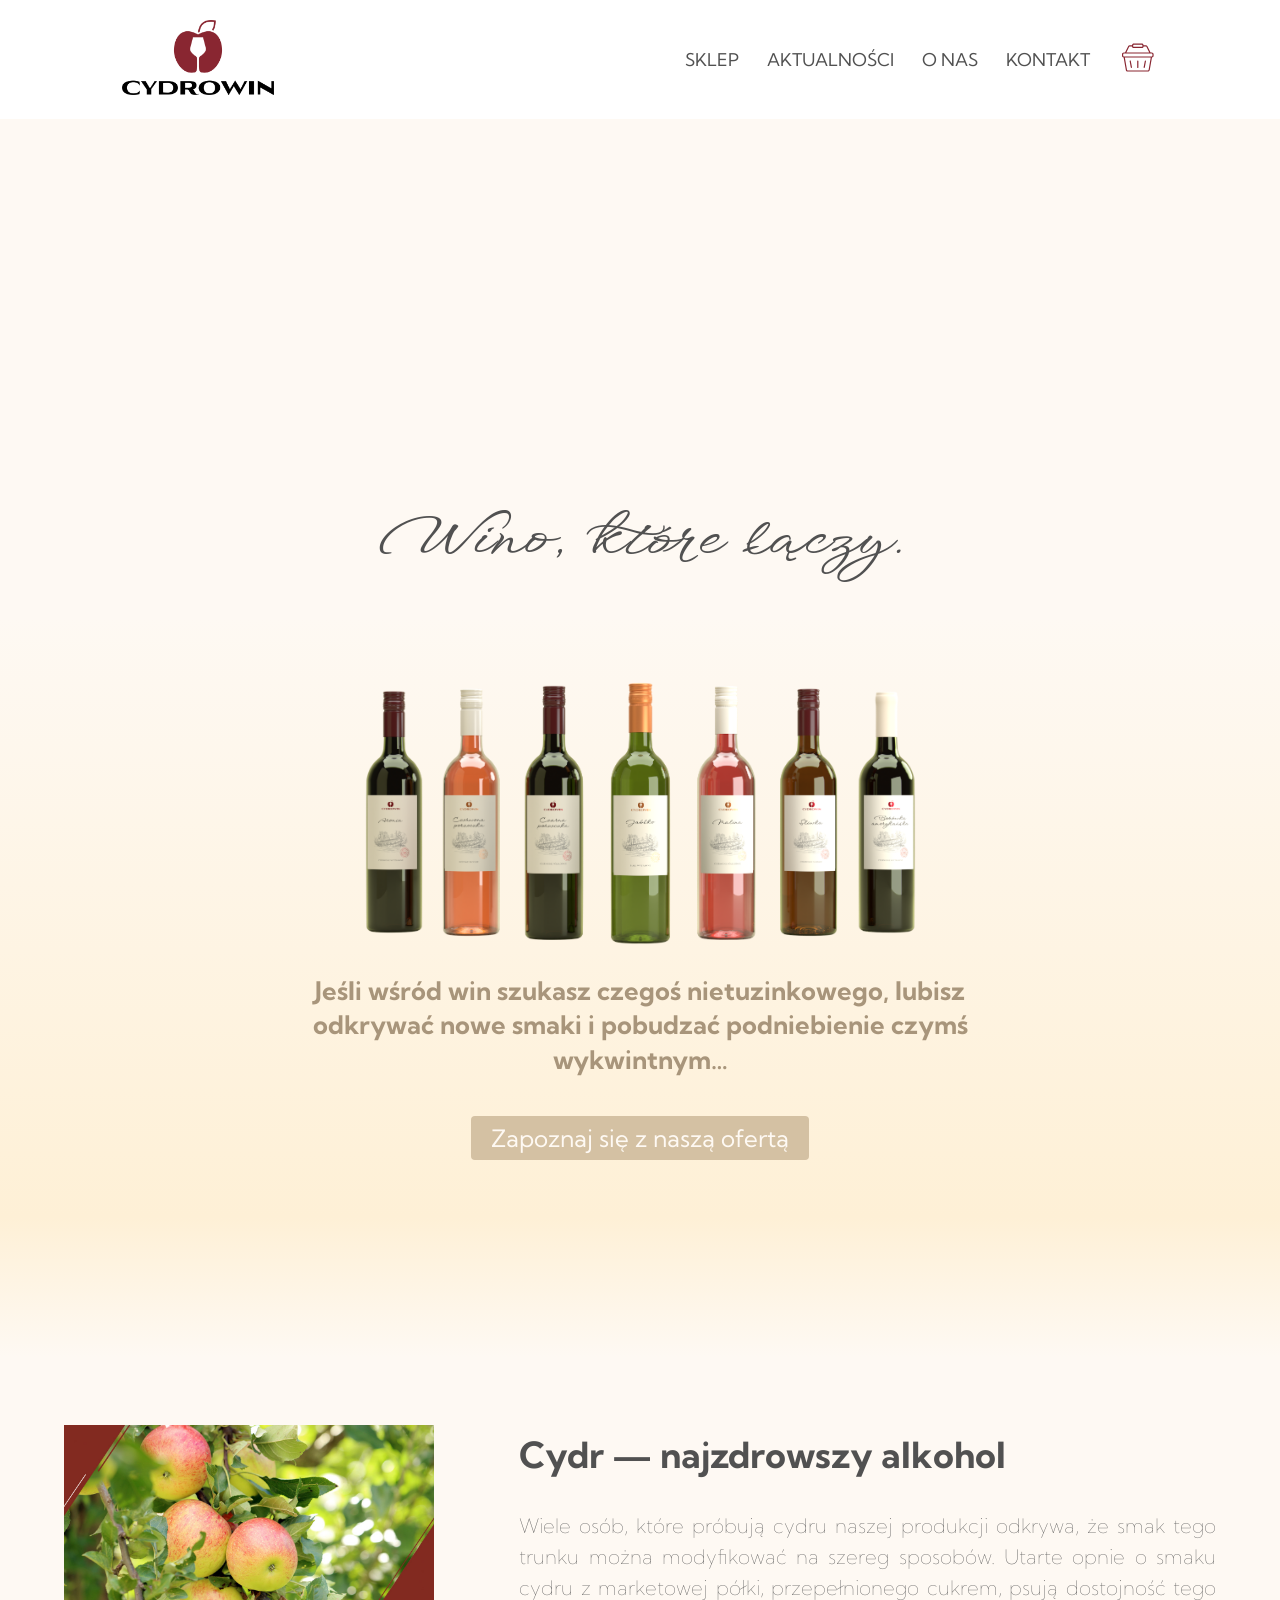
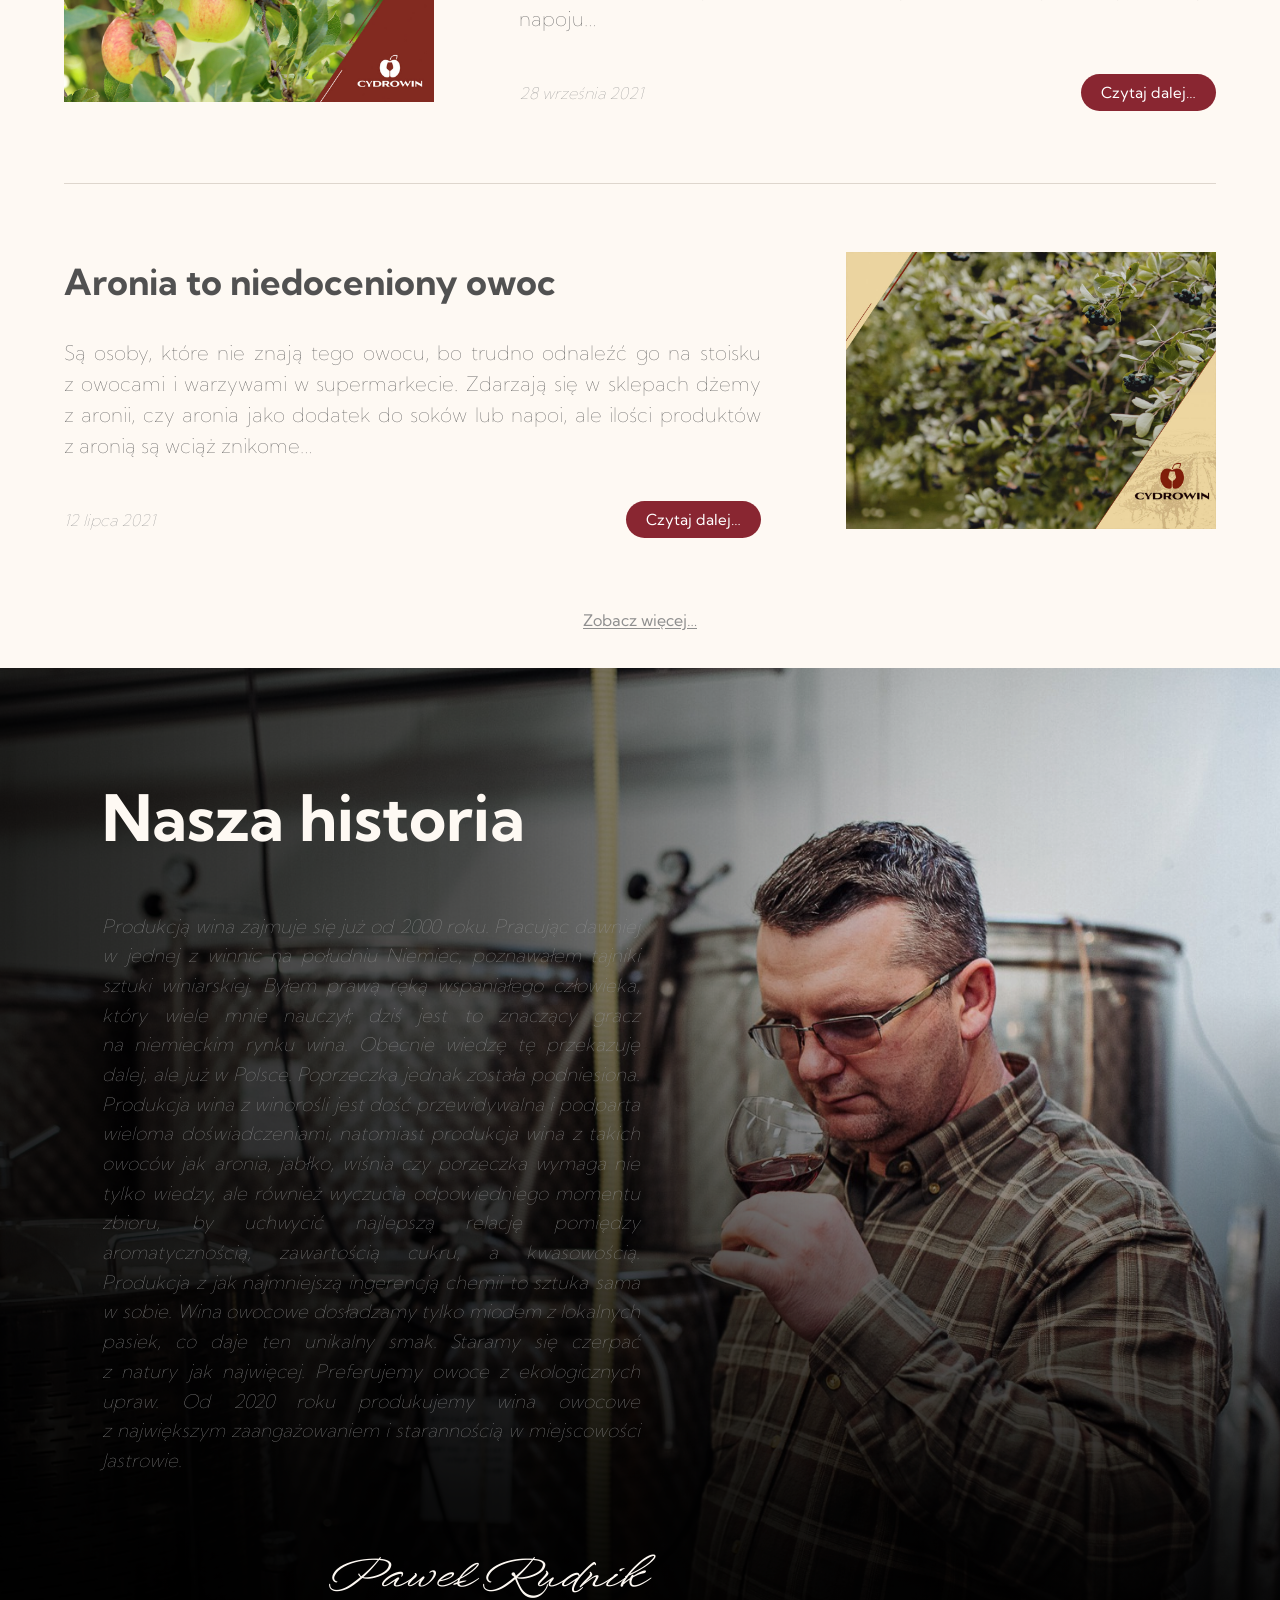
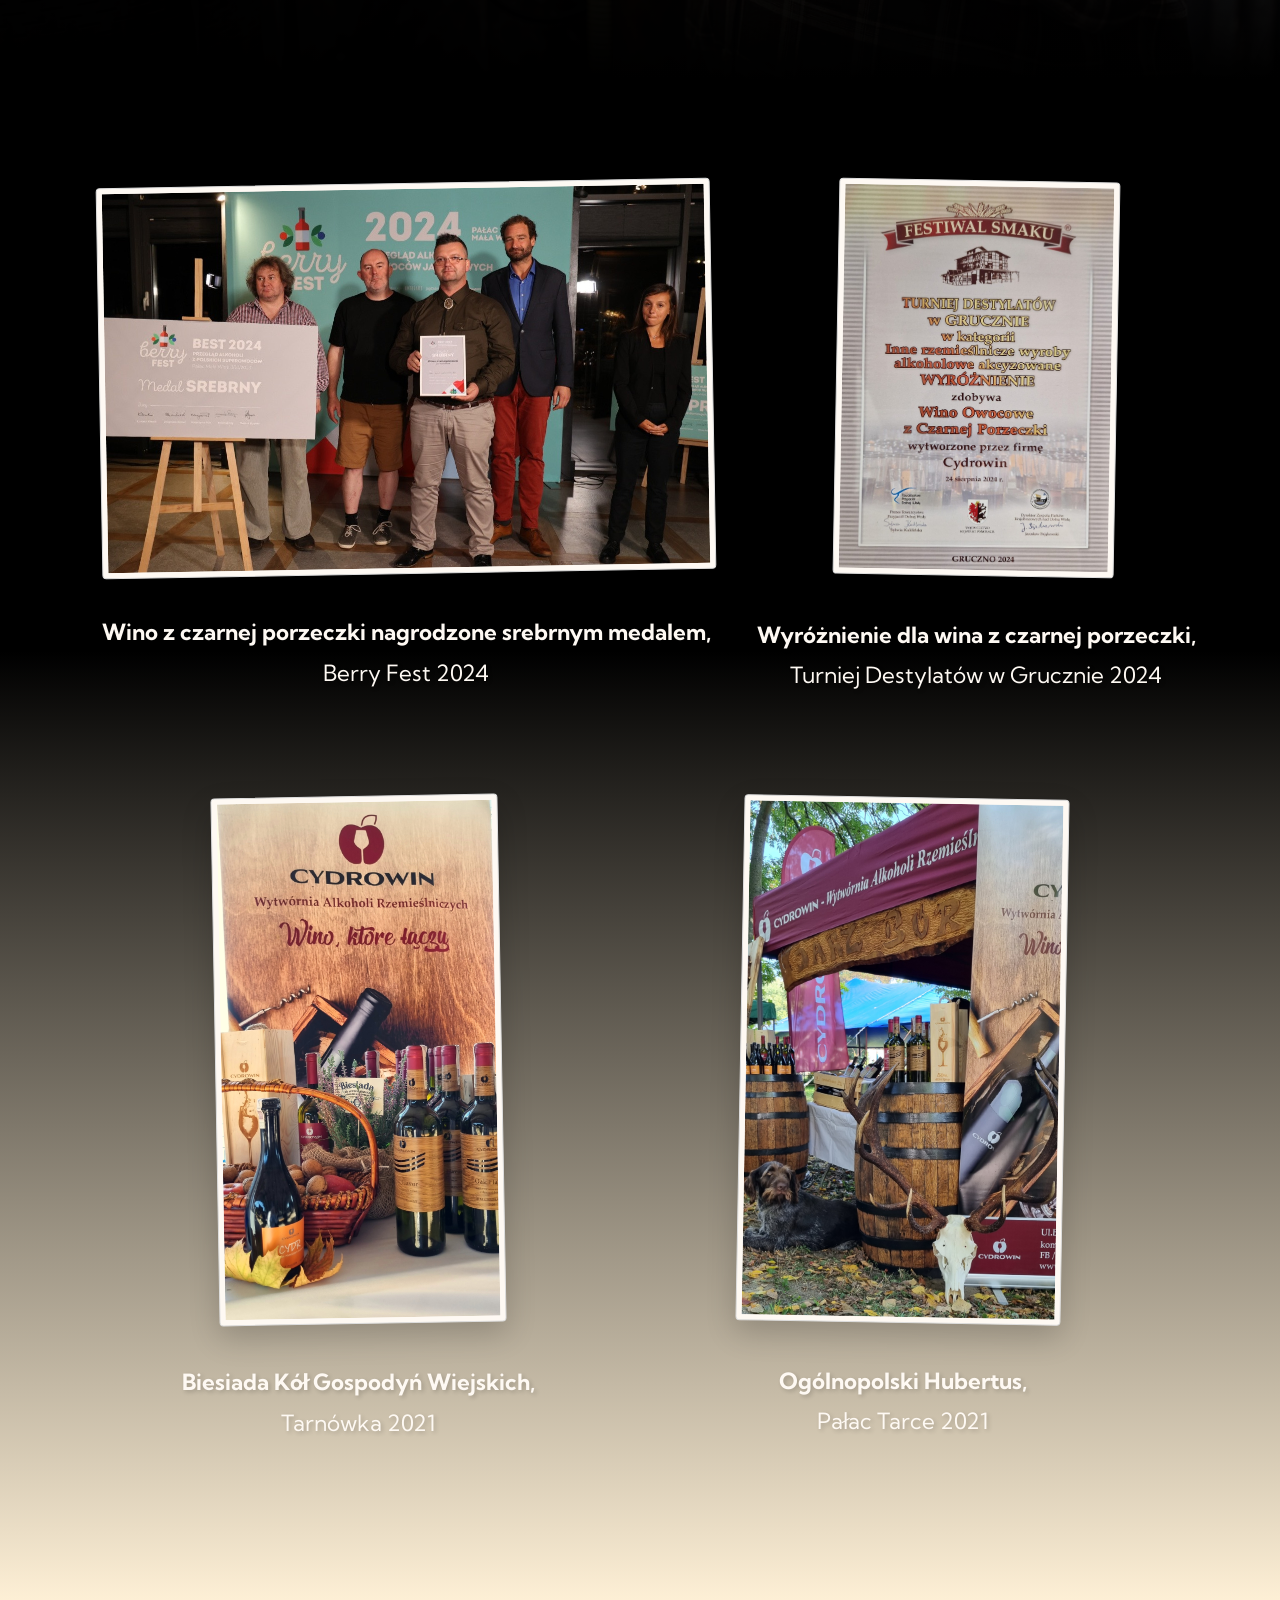
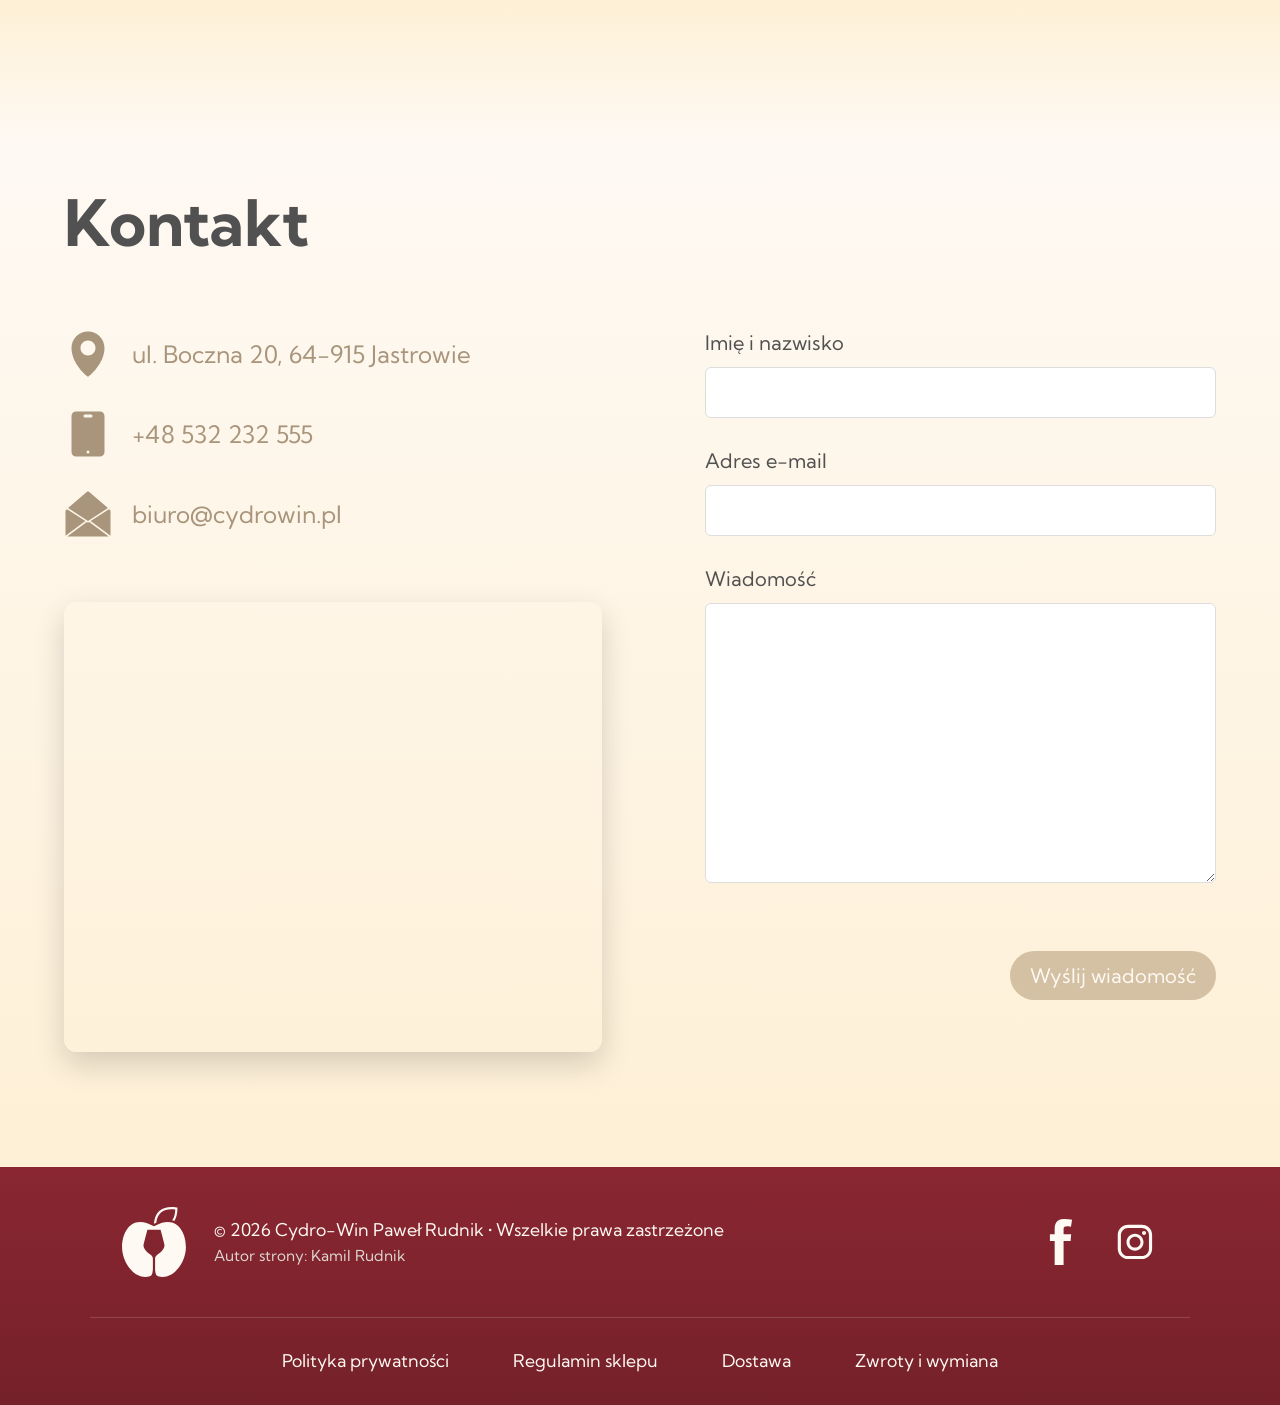
==== index.html @ 37b18bc7 "Poprawa wizualna tekstu zapraszającego i przycisku przekierowującego do sklepu" ====
<!doctype html>
<html lang="pl">

<head>
    <meta charset="utf-8">
    <meta name="viewport" content="width=device-width, initial-scale=1">
    <title>Cydrowin</title>
    <meta name="description"
        content="Rzemieślnicze wina owocowe i cydr produkowane lokalnie. Zapoznaj się z ofertą i zamów online.">
    <meta name="author" content="Kamil Rudnik">
    <meta name="keywords" content="wino, wina, cydr, owocowe, lokalne, rzemieślnicze, kraftowe">
    <meta property="og:title" content="Cydro-Win Paweł Rudnik">
    <meta property="og:description" content="Rzemieślnicze wina owocowe i cydr produkowane lokalnie.">
    <meta property="og:image" content="assets/logo-kolor.jpg">
    <link rel="icon" href="assets/symbol-kolor.png">
    <link rel="stylesheet" href="style.css">
    <link rel="stylesheet" href="https://fonts.googleapis.com/css?family=Kumbh Sans">
    <link rel="stylesheet" href="https://fonts.googleapis.com/css2?family=WindSong:wght@400;500&display=swap">
</head>

<body>
    <header>
        <div class="container header-inner">
            <div class="brand">
                <a href="index.html">
                    <img src="assets/logo-kolor.png" alt="Logo Cydrowin" height="75" style="padding-inline: 2rem">
                </a>
            </div>

            <nav id="main-nav">
                <ul>
                    <li><a href="sklep.html">SKLEP</a></li>
                    <li><a href="#aktualnosci">AKTUALNOŚCI</a></li>
                    <li><a href="#o-nas">O NAS</a></li>
                    <li><a href="#kontakt">KONTAKT</a></li>
                    <li>
                        <svg class="basket" xmlns="http://www.w3.org/2000/svg" viewBox="0 0 100 100">
                            <path
                                d="M86 40.5C86 39.6716 85.3284 39 84.5 39H14.5C13.6716 39 13 39.6716 13 40.5V44.5C13 45.3284 13.6716 46 14.5 46H84.5C85.3284 46 86 45.3284 86 44.5V40.5ZM22.54 79.7607L22.5693 79.8926C22.7446 80.5405 23.3343 80.9998 24.0166 81H74.9834C75.7111 80.9998 76.3334 80.4774 76.46 79.7607L81.8887 49H17.1113L22.54 79.7607ZM30.2236 56.0254C30.9869 55.8823 31.7236 56.345 31.9385 57.0742L31.9746 57.2236L34.9746 73.2236L34.9951 73.376C35.0589 74.1335 34.5396 74.8315 33.7764 74.9746C33.0131 75.1177 32.2764 74.655 32.0615 73.9258L32.0254 73.7764L29.0254 57.7764L29.0049 57.624C28.9411 56.8665 29.4604 56.1685 30.2236 56.0254ZM48 73.5V57.5C48 56.6716 48.6716 56 49.5 56C50.3284 56 51 56.6716 51 57.5V73.5C51 74.3284 50.3284 75 49.5 75C48.6716 75 48 74.3284 48 73.5ZM67.0254 57.2236C67.1781 56.4094 67.9622 55.8728 68.7764 56.0254C69.5906 56.1781 70.1272 56.9622 69.9746 57.7764L66.9746 73.7764C66.8219 74.5906 66.0378 75.1272 65.2236 74.9746C64.4094 74.8219 63.8728 74.0378 64.0254 73.2236L67.0254 57.2236ZM29.3545 21C28.8575 21 28.3975 21.2458 28.1201 21.6475L28.0127 21.8291L20.9277 36H78.0723L70.9873 21.8291C70.7332 21.321 70.2136 21 69.6455 21H63.9717C63.7229 23.2499 61.8162 25 59.5 25H39.5C37.1838 25 35.2771 23.2499 35.0283 21H29.3545ZM39.5 17C38.6716 17 38 17.6716 38 18.5V20.5C38 21.3284 38.6716 22 39.5 22H59.5C60.3284 22 61 21.3284 61 20.5V18.5C61 17.6716 60.3284 17 59.5 17H39.5ZM89 44.5C89 46.8373 87.2179 48.757 84.9385 48.9775L79.415 80.2822C79.0355 82.4324 77.1668 83.9998 74.9834 84H24.0166C21.9012 83.9998 20.0815 82.5285 19.625 80.4814L19.585 80.2822L14.0605 48.9775C11.7816 48.7566 10 46.837 10 44.5V40.5C10 38.0147 12.0147 36 14.5 36H17.5723L25.3291 20.4873L25.4814 20.208C26.287 18.8462 27.7567 18 29.3545 18H35.0283C35.2771 15.7501 37.1838 14 39.5 14H59.5C61.8162 14 63.7229 15.7501 63.9717 18H69.6455C71.3499 18 72.9086 18.9629 73.6709 20.4873L81.4277 36H84.5C86.9853 36 89 38.0147 89 40.5V44.5Z">
                            </path>
                        </svg>
                    </li>
                </ul>
            </nav>
        </div>
    </header>

    <main>
        <div class="hero">
            <div class="hero-image"></div>
            <h1>Wino, które łączy.</h1>
        </div>
        <section class="start" aria-label="Zaproszenie do sklepu">
            <div class="start start-content">
                <img src="assets/wina.png" alt="Wina" height="288">
                <h1>Jeśli wśród win szukasz czegoś nietuzinkowego, lubisz odkrywać nowe smaki i&nbsp;pobudzać
                    podniebienie czymś wykwintnym…</h1>
                <a href="sklep.html" class="button">Zapoznaj się z&nbsp;naszą ofertą</a>
            </div>
        </section>
        <div class="transition"></div>
        <section class="news" id="aktualnosci">
            <div class="news-list">
                <article class="news-card">
                    <div class="news-card__media">
                        <img class="news-card__frame" src="assets/jablko_ramka.png" alt="">
                        <img class="news-card__image" src="assets/jablko.jpg" alt="Cydr — najzdrowszy alkohol">
                    </div>
                    <div class="news-card__body">
                        <div class="news-card__copy">
                            <h2>Cydr — najzdrowszy alkohol</h2>
                            <p>Wiele osób, które próbują cydru naszej produkcji odkrywa, że&nbsp;smak tego trunku można
                                modyfikować na&nbsp;szereg sposobów. Utarte opnie o&nbsp;smaku cydru z&nbsp;marketowej
                                półki,
                                przepełnionego cukrem, psują dostojność tego napoju…</p>
                        </div>
                        <div class="news-card__footer">
                            <time datetime="2021-09-28">28 września 2021</time>
                            <button class="button news-card__button" type="button">Czytaj dalej…</button>
                        </div>
                    </div>
                </article>

                <hr class="news-separator">

                <article class="news-card news-card--reverse">
                    <div class="news-card__media">
                        <img class="news-card__frame" src="assets/aronia_ramka.png" alt="">
                        <img class="news-card__image" src="assets/aronia.jpg" alt="Aronia to niedoceniony owoc">
                    </div>
                    <div class="news-card__body">
                        <div class="news-card__copy">
                            <h2>Aronia to niedoceniony owoc</h2>
                            <p>Są osoby, które nie znają tego owocu, bo&nbsp;trudno odnaleźć go na&nbsp;stoisku
                                z&nbsp;owocami
                                i&nbsp;warzywami w&nbsp;supermarkecie. Zdarzają się w&nbsp;sklepach dżemy z&nbsp;aronii,
                                czy&nbsp;aronia jako
                                dodatek do&nbsp;soków lub&nbsp;napoi, ale ilości produktów z&nbsp;aronią są wciąż
                                znikome…
                            </p>
                        </div>
                        <div class="news-card__footer">
                            <time datetime="2021-07-12">12 lipca 2021</time>
                            <button class="button news-card__button" type="button">Czytaj dalej…</button>
                        </div>
                    </div>
                </article>
            </div>
            <div class="seeMore">
                <a href="#aktualnosci">Zobacz więcej…</a>
            </div>
        </section>
        <div class="about" id="o-nas">
            <div class="about-image"></div>
            <div class="gradient"></div>
            <div class="about-content-frame">
                <div class="about-content">
                    <h1>Nasza historia</h1>
                    <p class="story">Produkcją wina zajmuje się już od&nbsp;2000 roku. Pracując dawniej w&nbsp;jednej
                        z&nbsp;winnic na&nbsp;południu Niemiec, poznawałem tajniki sztuki winiarskiej. Byłem prawą
                        ręką wspaniałego człowieka, który wiele mnie nauczył; dziś jest to&nbsp;znaczący gracz
                        na&nbsp;niemieckim rynku wina. Obecnie wiedzę&nbsp;tę przekazuję dalej, ale już
                        w&nbsp;Polsce. Poprzeczka jednak została podniesiona. Produkcja wina z&nbsp;winorośli jest
                        dość
                        przewidywalna
                        i&nbsp;podparta wieloma doświadczeniami, natomiast produkcja wina z&nbsp;takich owoców jak
                        aronia, jabłko,
                        wiśnia czy
                        porzeczka wymaga nie tylko wiedzy, ale również wyczucia odpowiedniego momentu zbioru, by
                        uchwycić najlepszą
                        relację pomiędzy aromatycznością, zawartością cukru, a&nbsp;kwasowością. Produkcja z&nbsp;jak
                        najmniejszą
                        ingerencją chemii to&nbsp;sztuka sama w&nbsp;sobie. Wina owocowe dosładzamy tylko miodem
                        z&nbsp;lokalnych pasiek,
                        co
                        daje ten unikalny smak. Staramy się czerpać z&nbsp;natury jak&nbsp;najwięcej. Preferujemy owoce
                        z&nbsp;ekologicznych
                        upraw. Od&nbsp;2020 roku produkujemy wina owocowe z&nbsp;największym zaangażowaniem
                        i&nbsp;starannością
                        w&nbsp;miejscowości
                        Jastrowie.</p>
                    <p class="signature">Paweł Rudnik</p>
                </div>
            </div>
        </div>
        <div class="gallery">
            <div class="pair-of-photos" style="max-width: 1375px">
                <div class="described-photo reveal-up">
                    <img class="photo left-photo" src="assets/srebro.jpg">
                    <p class="description"><b>Wino z&nbsp;czarnej porzeczki nagrodzone srebrnym medalem,</b> </br>Berry
                        Fest
                        2024</p>
                </div>
                <div class="described-photo reveal-up" style="transition-delay: 0.5s">
                    <img class="photo right-photo" src="assets/wyroznienie.jpg">
                    <p class="description"><b>Wyróżnienie dla wina z&nbsp;czarnej porzeczki,</b> </br>Turniej Destylatów
                        w&nbsp;Grucznie 2024</p>
                </div>
            </div>
            <div class="pair-of-photos" style="max-width: 1000px">
                <div class="described-photo reveal-up">
                    <img class="photo left-photo" src="assets/tarnowka.jpg">
                    <p class="description"><b>Biesiada Kół Gospodyń Wiejskich,</b> </br>Tarnówka 2021</p>
                </div>
                <div class="described-photo reveal-up" style="transition-delay: 0.5s">
                    <img class="photo right-photo" src="assets/tarce.jpg">
                    <p class="description"><b>Ogólnopolski Hubertus,</b> </br>Pałac Tarce 2021</p>
                </div>
            </div>
        </div>
        <div class="transition"></div>
        <div class="contact" id="kontakt">
            <div class="contact-inner">
                <h1>Kontakt</h1>
                <div class="contact-content">
                    <div class="informations contact-details">
                        <div class="information">
                            <svg class="contact-icon" width="48px" height="48px" viewBox="0 0 8.4666669 8.4666669">
                                <g transform="translate(0,-288.53332)">
                                    <path fill="currentColor"
                                        d="m 15.996094,0.99609375 c -6.0632836,0 -10.9980445,4.93673065 -10.9980471,11.00000025 -3.8e-6,10.668737 10.3789061,18.779297 10.3789061,18.779297 0.364612,0.290384 0.881482,0.290384 1.246094,0 0,0 10.380882,-8.11056 10.380859,-18.779297 C 27.003893,5.9328244 22.059377,0.99609375 15.996094,0.99609375 Z m 0,6.00195315 c 2.749573,0 5.00585,2.2484784 5.005859,4.9980471 C 21.001971,14.7457 18.745685,17 15.996094,17 c -2.749591,0 -4.998064,-2.2543 -4.998047,-5.003906 9e-6,-2.7495687 2.248474,-4.9980471 4.998047,-4.9980471 z"
                                        transform="matrix(0.26458333,0,0,0.26458333,0,288.53332)">
                                    </path>
                                </g>
                            </svg>
                            <p>ul. Boczna 20, 64-915 Jastrowie</p>
                        </div>
                        <div class="information">
                            <svg class="contact-icon" width="48px" height="48px" viewBox="0 0 8.4666669 8.4666669">
                                <g transform="translate(0,-288.53332)">
                                    <path fill="currentColor"
                                        d="M 8 1 C 6.3552929 1 5 2.3553008 5 4 L 5 28 C 5 29.644699 6.3552929 31 8 31 L 24 31 C 25.644705 31 27 29.644699 27 28 L 27 4 C 27 2.3553008 25.644705 1 24 1 L 8 1 z M 14.003906 3 L 17.996094 3 A 1.000252 1.000252 0 1 1 17.996094 5 L 14.003906 5 A 1.000252 1.000252 0 1 1 14.003906 3 z M 16 27.005859 A 1.0000001 1.0000001 0 0 1 17 28.005859 A 1.0000001 1.0000001 0 0 1 16 29.005859 A 1.0000001 1.0000001 0 0 1 15 28.005859 A 1.0000001 1.0000001 0 0 1 16 27.005859 z"
                                        transform="matrix(0.26458333,0,0,0.26458333,0,288.53332)">
                                    </path>
                                </g>
                            </svg>
                            <p>+48 532 232 555</p>
                        </div>
                        <div class="information">
                            <svg class="contact-icon" width="48px" height="48px" viewBox="0 0 8.4666669 8.4666669"
                                xmlns="http://www.w3.org/2000/svg">
                                <g transform="translate(0,-288.53332)">
                                    <path fill="currentColor"
                                        d="M 1.9707031,13 C 1.4299152,13.015903 0.99982032,13.458978 1,14 L 1.0117187,30.523438 14.25,20.685547 2.5410156,13.158203 C 2.3712265,13.049137 2.1724146,12.993988 1.9707031,13 Z M 29.970703,13 C 29.788919,13.0052 29.612,13.05992 29.458984,13.158203 L 17.75,20.685547 31,30.523438 V 14 c 1.84e-4,-0.563907 -0.465631,-1.016463 -1.029297,-1 z M 15.146484,21.261719 2.1660156,31 H 29.832031 L 16.849609,21.265625 16,21.810547 Z"
                                        transform="matrix(0.26458333,0,0,0.26458333,0,288.53332)" />
                                    <path fill="currentColor"
                                        d="M 15.986328 1.0039062 C 15.751643 1.0080638 15.52191 1.0908076 15.347656 1.2402344 L 2.7089844 12.078125 L 16 20.623047 L 29.291016 12.078125 L 16.654297 1.2402344 C 16.460649 1.0741774 16.221013 0.99974869 15.986328 1.0039062 z"
                                        transform="matrix(0.26458333,0,0,0.26458333,0,288.53332)" />
                                </g>
                            </svg>
                            <p>biuro@cydrowin.pl</p>
                        </div>
                        <section class="contact-form">
                            <div class="map">
                                <iframe
                                    src="https://www.google.com/maps/embed?pb=!1m18!1m12!1m3!1d9509.908579330227!2d16.82267042744646!3d53.42417642484998!2m3!1f0!2f0!3f0!3m2!1i1024!2i768!4f13.1!3m3!1m2!1s0x4703d79f1374a7e1%3A0x80bd596307006a66!2sCydro-Win%20Pawe%C5%82%20Rudnik!5e0!3m2!1spl!2spl!4v1778421613093!5m2!1spl!2spl"
                                    allowfullscreen="" loading="lazy"
                                    referrerpolicy="no-referrer-when-downgrade"></iframe>
                            </div>
                        </section>
                    </div>
                    <div class="quick-message">
                        <form id="contact-form" action="#" method="post">
                            <label>
                                <p>Imię i nazwisko</p>
                                <input type="text" name="name">
                            </label>
                            <label>
                                <p>Adres e-mail</p>
                                <input type="email" name="email">
                            </label>
                            <label>
                                <p>Wiadomość</p>
                                <textarea name="message" rows="8"></textarea>
                            </label>
                            <button type="submit">Wyślij wiadomość</button>
                        </form>
                    </div>
                </div>
            </div>
        </div>
    </main>

    <footer>
        <div class="container footer-main">
            <div class="footer-brand">
                <svg class="cydrowin-symbol" width="53px" height="58px" viewBox="0 0 376 412"
                    xmlns="http://www.w3.org/2000/svg">
                    <path fill="currentColor"
                        d="M 1587.65,32.8242 C 2285.13,-152.836 2818.03,672.703 2818.03,1315.49 c 0,696.55 -427.85,1489.04 -1408.58,924.44 C 428.73,2804.53 0.878906,2012.04 0.878906,1315.49 0.878906,672.621 533.902,-153.047 1231.48,32.8906 1353.44,64.3047 1361.21,299.566 1361.21,395.605 v 412.696 c 0,76.594 -26.76,124.625 -90.02,168.933 -132.94,93.126 -365.405,271.586 -318.135,467.616 51.555,213.99 108.535,426.43 166.555,638.42 193.23,0 386.44,0 579.66,0 58.02,-211.99 115.02,-424.43 166.56,-638.42 47.27,-196.03 -185.2,-374.49 -318.14,-467.616 -63.25,-44.308 -90.02,-92.339 -90.02,-168.933 V 395.605 c 0,-95.796 7.79,-331.8081 129.98,-362.7808 z M 2210.99,2503.13 c 84.67,115.18 130.41,274.37 137.75,476.91 -270.96,32.54 -477.42,-8.1 -618.09,-123.31 -118.99,-97.44 -193.22,-250.24 -222.02,-459.16 -32.49,-15.27 -68.36,-33.57 -102,-51.84 22.15,220.36 85.53,439.44 263.39,585.11 169.54,138.86 414.76,184.37 734.14,138.32 l 41.39,-5.97 -0.41,-41.74 c -2.3,-228.86 -48.46,-412.06 -139.09,-548.96 -30.54,12.19 -62.22,22.46 -95.06,30.64"
                        transform="matrix(0.13333333,0,0,-0.13333333,0,412)" />
                </svg>
                <div class="cydrowin-text">
                    <p>© 2026 Cydro-Win Paweł Rudnik • Wszelkie prawa zastrzeżone</p>
                    <small>Autor strony: Kamil Rudnik</small>
                </div>
            </div>
            <div class="footer-social">
                <div class="media-icon-field">
                    <a href="https://facebook.com/cydrowin" target="_blank">
                        <svg class="media-icon" width="36px" height="36px" viewBox="-337 273 123.5 256"
                            xmlns="http://www.w3.org/2000/svg">
                            <path fill="currentColor"
                                d="M-260.9,327.8c0-10.3,9.2-14,19.5-14c10.3,0,21.3,3.2,21.3,3.2l6.6-39.2c0,0-14-4.8-47.4-4.8c-20.5,0-32.4,7.8-41.1,19.3c-8.2,10.9-8.5,28.4-8.5,39.7v25.7H-337V396h26.5v133h49.6V396h39.3l2.9-38.3h-42.2V327.8z" />
                        </svg>
                    </a>
                </div>
                <div class="media-icon-field">
                    <a href="https://instagram.com/cydrowin" target="_blank">
                        <svg class="media-icon" width="46px" height="46px" viewBox="0 0 32 32"
                            xmlns="http://www.w3.org/2000/svg">
                            <path fill="currentColor"
                                d="M22.3,8.4c-0.8,0-1.4,0.6-1.4,1.4c0,0.8,0.6,1.4,1.4,1.4c0.8,0,1.4-0.6,1.4-1.4C23.7,9,23.1,8.4,22.3,8.4z" />
                            <path fill="currentColor"
                                d="M16,10.2c-3.3,0-5.9,2.7-5.9,5.9s2.7,5.9,5.9,5.9s5.9-2.7,5.9-5.9S19.3,10.2,16,10.2z M16,19.9c-2.1,0-3.8-1.7-3.8-3.8c0-2.1,1.7-3.8,3.8-3.8c2.1,0,3.8,1.7,3.8,3.8C19.8,18.2,18.1,19.9,16,19.9z" />
                            <path fill="currentColor"
                                d="M20.8,4h-9.5C7.2,4,4,7.2,4,11.2v9.5c0,4,3.2,7.2,7.2,7.2h9.5c4,0,7.2-3.2,7.2-7.2v-9.5C28,7.2,24.8,4,20.8,4z M25.7,20.8c0,2.7-2.2,5-5,5h-9.5c-2.7,0-5-2.2-5-5v-9.5c0-2.7,2.2-5,5-5h9.5c2.7,0,5,2.2,5,5V20.8z" />
                        </svg>
                    </a>
                </div>
            </div>
        </div>
        <nav class="container footer-subpages" aria-label="Linki w stopce">
            <a href="#polityka-prywatnosci">
                <p>Polityka prywatności</p>
            </a>
            <a href="#regulamin-sklepu">
                <p>Regulamin sklepu</p>
            </a>
            <a href="#dostawa">
                <p>Dostawa</p>
            </a>
            <a href="#zwroty-i-wymiana">
                <p>Zwroty i wymiana</p>
            </a>
        </nav>
    </footer>

    <script src="script.js"></script>
</body>

</html>
---- style.css ----
:root {
  --brand: #892631;
  --brandDrk: #75212a;
  --bg: #fef9f3;
  --bgDrk: #fef0d6ff;
  --text: #515151;
  --accentDrk: #a8957b;
  --accent: #d4c1a3;
  --muted: #8f8f8f;
  --container: 1100px;
}

html {
  overflow-x: hidden;
}

body {
  margin: 0;
  font-family: 'Kumbh Sans', sans-serif;
  background: var(--bg);
  overflow-x: hidden;
}

a {
  color: var(--text);
  text-decoration: none
}

.container {
  max-width: var(--container);
  margin: 0 auto;
}

header {
  background: white;
}

.header-inner {
  display: flex;
  align-items: center;
  justify-content: space-between;
  padding: 1.25rem 0;
  font-size: 1.1rem;
}

nav {
  display: block
}

nav ul {
  list-style: none;
  margin: 0;
  padding-inline: 2rem;
  display: flex;
  gap: 1.75rem;
  align-items: center;
}

#main-nav a {
  color: var(--text);
  transition: color 0.3s ease;
}

#main-nav a:hover {
  color: var(--brand);
}

.basket {
  height: 40px;
  fill: var(--brand)
}

@media (max-width: 1000px) {
  .header-inner {
    justify-content: center;
  }

  #main-nav {
    display: none;
  }
}

.hero {
  --hero-parallax-y: 0px;
  --hero-parallax-bleed: 90px;
  --hero-title-size: 3.75rem;
  --hero-title-bottom: 45px;
  --hero-title-inline-gap: clamp(1.5rem, 8vw, 5rem);
  position: relative;
  width: 100%;
  height: 500px;
  overflow: hidden;
  isolation: isolate;
  background: var(--bg);
}

.hero-image,
.hero::before {
  position: absolute;
  top: calc(-1 * var(--hero-parallax-bleed));
  right: 0;
  bottom: calc(-1 * var(--hero-parallax-bleed));
  left: 0;
  background: center calc(60% + var(--hero-parallax-y)) / cover no-repeat;
  animation: image-show 25s ease-in-out infinite;
}

.hero-image {
  z-index: 0;
}

.hero::before {
  content: "";
  z-index: 2;
  pointer-events: none;
  -webkit-mask-image: url("assets/symbol-kolor.png");
  -webkit-mask-repeat: no-repeat;
  -webkit-mask-position: center calc(37.5% + 22.5px);
  -webkit-mask-size: 250px;

  mask-image: url("assets/symbol-kolor.png");
  mask-repeat: no-repeat;
  mask-position: center calc(37.5% + 22.5px);
  mask-size: 250px;
}

.hero::after {
  content: "";
  position: absolute;
  inset: 0 0 -3px;
  z-index: 1;
  pointer-events: none;
  background: linear-gradient(to bottom,
      rgba(254, 249, 243, 0) 0%,
      rgba(254, 249, 243, 0.16) 32%,
      rgba(254, 249, 243, 0.72) 68%,
      var(--bg) calc(100% - 12px),
      var(--bg) 100%);
}

.hero h1 {
  position: absolute;
  right: 0;
  bottom: var(--hero-title-bottom);
  left: 0;
  z-index: 3;
  box-sizing: border-box;
  padding-inline: var(--hero-title-inline-gap);

  font-family: "WindSong", cursive;
  font-weight: 500;
  font-style: normal;
  font-size: var(--hero-title-size);
  line-height: 1.1;
  white-space: nowrap;

  margin: 0;
  text-align: center;
  color: var(--text);
}

@keyframes image-show {
  0% {
    background-image: url(assets/pszczolka.jpg);
  }

  10% {
    background-image: url(assets/pszczolka.jpg);
  }

  20% {
    background-image: url(assets/szef.jpg);
  }

  30% {
    background-image: url(assets/szef.jpg);
  }

  40% {
    background-image: url(assets/jablka.jpg);
  }

  50% {
    background-image: url(assets/jablka.jpg);
  }

  60% {
    background-image: url(assets/beczka.jpg);
  }

  70% {
    background-image: url(assets/beczka.jpg);
  }

  80% {
    background-image: url(assets/sad.jpg);
  }

  90% {
    background-image: url(assets/sad.jpg);
  }

  100% {
    background-image: url(assets/pszczolka.jpg);
  }
}

.start {
  display: flex;
  flex-direction: column;
  align-items: center;
  justify-content: center;
  position: relative;
  z-index: 1;
  box-sizing: border-box;
  margin-top: -2px;
  padding-inline: clamp(1.25rem, 7vw, 4rem);
  background-image: linear-gradient(to bottom, var(--bg), var(--bgDrk));
  height: 600px;
  text-align: center;
}

.start-content {
  max-width: 900px;
  margin: 0 auto;
}

.start img {
  display: block;
  width: min(100%, 575.8px);
  max-width: 100%;
  height: auto;
  margin: 0 auto;
  padding-bottom: 0.2rem;
}

.start h1 {
  font-size: 1.6rem;
  line-height: 1.35;
  margin: 1.2rem auto 2.4rem;
  color: var(--accentDrk);
  text-align: center;
}

.button {
  font-family: 'Kumbh Sans', sans-serif;
  font-size: 1.5rem;
  padding: 8px 20px;
  border: none;
  border-radius: 4px;
  background: var(--accent);
  color: var(--bg);
  transition: background-color 0.3s ease;
}

.button:hover {
  background-color: var(--accentDrk)
}

.start .button {
  display: inline-block;
  line-height: 1.2;
}

.transition {
  height: 140px;
  background-image: linear-gradient(to top, var(--bg), var(--bgDrk));
}

.news {
  background: var(--bg);
  padding: 4rem clamp(1.5rem, 5vw, 5.875rem) 2.4rem;
}

.news-list {
  display: grid;
  gap: 4rem;
  max-width: 1712px;
  margin: 0 auto;
}

.news-card {
  display: grid;
  grid-template-columns: minmax(260px, 420px) minmax(0, 1fr);
  gap: clamp(1.8rem, 5vw, 2.2rem);
  align-items: center;
}

.news-card--reverse {
  grid-template-columns: minmax(0, 1fr) minmax(260px, 420px);
}

.news-card--reverse .news-card__media {
  order: 2;
  justify-self: end;
}

.news-card--reverse .news-card__body {
  order: 1;
}

.news-card__media {
  position: relative;
  width: 100%;
  max-width: 370px;
  aspect-ratio: 4 / 3;
  overflow: hidden;
  justify-self: start;

  margin-bottom: 0.8rem;
}

.news-card__image,
.news-card__frame {
  position: absolute;
  inset: 0;
  display: block;
  width: 100%;
  height: 100%;
  object-fit: cover;
}

.news-card__image {
  z-index: 1;
  transform: scale(1.06);
  transition: transform 0.5s ease;
}

.news-card__frame {
  z-index: 2;
  pointer-events: none;
}

.news-card__media:hover .news-card__image {
  transform: scale(1.14);
}

.news-card__body {
  min-width: 0;
  display: flex;
  flex-direction: column;
  gap: 2rem;
}

.news-card__copy h2 {
  margin: 0.8rem 0 2.2rem;
  font-size: 2.25rem;
  line-height: 1.15;
  font-weight: 700;
  color: var(--text);
}

.news-card__copy p {
  margin: 0;
  font-size: 1.25rem;
  line-height: 1.55;
  font-weight: 100;
  color: var(--text);
  text-align: justify;
}

.news-card__footer {
  display: flex;
  gap: 1rem;
  align-items: center;
  justify-content: space-between;
  flex-wrap: wrap;
}

.news-card__footer time {
  font-size: 1rem;
  font-style: italic;
  font-weight: 100;
  color: var(--muted);
  margin: 0.5rem 0;
}

.news-card__button {
  flex: 0 0 auto;
  margin: 0.5rem 0;
  padding: 0.55rem 1.25rem;
  border-radius: 999px;
  font-size: 0.95rem;
  color: white;
  background: var(--brand);
  white-space: nowrap;
}

.news-card__button:hover {
  background-color: var(--brandDrk);
}

.news-separator {
  width: 100%;
  height: 1px;
  margin: 0;
  border: none;
  background-color: #ded6cd;
}

.seeMore {
  display: flex;
  justify-content: center;
  align-items: center;
  margin-top: 4rem;
}

.seeMore a {
  text-align: center;
  text-decoration: underline;
  color: var(--muted);
  text-decoration-color: var(--muted);
  text-underline-offset: 2px;
}

@media (max-width: 1000px) {
  .news {
    padding: 3rem 1.5rem 2rem;
  }

  .news-list {
    gap: 3rem;
  }

  .news-card,
  .news-card--reverse {
    grid-template-columns: minmax(0, 1fr);
    gap: 1.5rem;
  }

  .news-card--reverse .news-card__media,
  .news-card--reverse .news-card__body {
    order: initial;
  }

  .news-card__media,
  .news-card--reverse .news-card__media {
    justify-self: center;
    max-width: min(100%, 420px);
  }

  .news-card__body {
    gap: 1.5rem;
  }
}

@media (max-width: 700px) {
  .news-card__copy h2 {
    font-size: 1.8rem;
  }

  .news-card__copy p {
    font-size: 1.125rem;
  }

  .news-card__footer {
    align-items: flex-start;
    flex-direction: column;
  }
}

.about {
  --about-parallax-y: 0px;
  --about-parallax-bleed: 90px;
  --about-content-frame: 1700px;
  position: relative;
  width: 100%;
  min-height: clamp(720px, 78vw, 1000px);
  padding: clamp(4rem, 9vw, 9rem) clamp(2rem, 8vw, 9.375rem) clamp(3.75rem, 12vw, 5rem);
  box-sizing: border-box;
  overflow: hidden;
  display: flex;
  flex-direction: column;
  justify-content: center;
  background: #111;
}

.about-image {
  position: absolute;
  top: calc(-1 * var(--about-parallax-bleed));
  right: 0;
  bottom: calc(-1 * var(--about-parallax-bleed));
  left: 0;
  z-index: 0;
  background-image: url("assets/szef3.jpg");
  background-repeat: no-repeat;
  background-size: cover;
  background-position: center calc(30% + var(--about-parallax-y, 0px));
}

.about-content-frame {
  position: relative;
  z-index: 2;
  width: min(100%, var(--about-content-frame));
  margin-inline: auto
}

.about-content {
  max-width: 50%;
}

.about .gradient {
  position: absolute;
  inset: 0;
  z-index: 1;
  pointer-events: none;
  background-image:
    linear-gradient(to right, rgba(0, 0, 0, 0.82) 0%, rgba(0, 0, 0, 0.64) 38%, rgba(0, 0, 0, 0.16) 72%, transparent 100%),
    linear-gradient(to top, black 0%, rgba(0, 0, 0, 0.84) 18%, transparent 68%);
}

.about h1 {
  font-size: clamp(2.4rem, 5vw, 4rem);
  line-height: 1.05;
  color: var(--bg);
  margin: 0 0 clamp(3.8rem, 3vw, 4.2rem);
}

.story {
  margin: 0;

  font-weight: 100;
  font-size: clamp(1rem, 1.45vw, 1.25rem);

  text-align: justify;
  font-style: italic;
  line-height: 1.6;
  color: var(--muted);
}

.signature {
  margin: clamp(5rem, 4vw, 9rem) 0 0;

  font-family: "WindSong", cursive;
  font-weight: 500;
  font-style: italic;
  font-size: clamp(1.5em, 5vw, 2.8rem);
  line-height: 1;

  text-align: end;
  color: var(--bg);
}

@media (max-width: 900px) {
  .about {
    min-height: auto;
    padding: 4rem 1.25rem 5rem;
  }
}

.gallery {
  --gallery-inline-padding: clamp(1rem, 4vw, 4rem);
  --gallery-card-gap: clamp(4rem, 10vw, 6.25rem);
  --gallery-caption-gap: clamp(2rem, 3vw, 2.625rem);
  display: block;
  background-image: linear-gradient(to bottom, black 37.5%, var(--bgDrk));
  height: fit-content;
  box-sizing: border-box;
  padding-inline: var(--gallery-inline-padding);
  padding-bottom: 10rem
}

.pair-of-photos {
  display: flex;
  align-items: center;
  justify-content: space-between;
  column-gap: clamp(2rem, 7vw, 6rem);
  row-gap: 0;
  margin: 0 auto;
  flex-wrap: wrap;
}

.described-photo {
  --gallery-photo-min-width: 190px;
  --gallery-photo-fluid-width: 42vw;
  --gallery-photo-width: 320px;
  height: fit-content;
  width: min(100%, clamp(var(--gallery-photo-min-width), var(--gallery-photo-fluid-width), var(--gallery-photo-width)));
  max-width: calc(100vw - var(--gallery-inline-padding) - var(--gallery-inline-padding));
  margin-inline: auto;
  padding-top: var(--gallery-card-gap);
}

.pair-of-photos:nth-of-type(1) .described-photo:nth-child(1) {
  --gallery-photo-min-width: 280px;
  --gallery-photo-fluid-width: 72vw;
  --gallery-photo-width: 614px;
}

.pair-of-photos:nth-of-type(1) .described-photo:nth-child(2) {
  --gallery-photo-min-width: 190px;
  --gallery-photo-fluid-width: 40vw;
  --gallery-photo-width: 281px;
}

@media (min-width: 1120px) {
  .pair-of-photos:nth-of-type(1) .described-photo:nth-child(2) {
    translate: -1.25rem 0;
  }
}

@media (min-width: 1200px) {
  .pair-of-photos:nth-of-type(1) .described-photo:nth-child(2) {
    translate: -2.5rem 0;
  }
}

@media (min-width: 1280px) {
  .pair-of-photos:nth-of-type(1) .described-photo:nth-child(2) {
    translate: -4rem 0;
  }
}

.pair-of-photos:nth-of-type(2) .described-photo:nth-child(1) {
  --gallery-photo-min-width: 190px;
  --gallery-photo-fluid-width: 42vw;
  --gallery-photo-width: 287px;
}

.pair-of-photos:nth-of-type(2) .described-photo:nth-child(2) {
  --gallery-photo-min-width: 200px;
  --gallery-photo-fluid-width: 44vw;
  --gallery-photo-width: 325px;
}

.photo {
  display: block;
  width: 100%;
  height: auto;
  margin-inline: auto;
  margin-block: 0;
  border: 1px solid #ddd;
  border-radius: 4px;
  padding: 5px;
  background-color: var(--bg);
  box-shadow: 0 12px 30px rgba(0, 0, 0, 0.18);
  box-sizing: border-box;
}

.left-photo {
  rotate: -1deg;
}

.right-photo {
  rotate: 1deg;
}

.described-photo.reveal-up {
  opacity: 0;
  transform: translateY(60px);
  transition: opacity 1s ease, transform 1s ease;
}

.described-photo.reveal-up.visible {
  opacity: 1;
  transform: translateY(0);
}

.description {
  position: relative;
  left: 50%;
  width: max-content;
  max-width: min(44rem, calc(100vw - var(--gallery-inline-padding) - var(--gallery-inline-padding)));
  transform: translateX(-50%);
  box-sizing: border-box;

  text-align: center;
  justify-content: center;
  align-items: center;
  line-height: 1.8;
  color: var(--bg);
  font-size: clamp(1rem, 2.2vw, 1.4rem);
  text-shadow: 2px 2px 4px rgba(0, 0, 0, 0.18);
  margin: 0;
  padding-top: var(--gallery-caption-gap);
}

.description b {
  display: inline-block;
  max-width: 100%;
}

.contact {
  background-image: linear-gradient(to bottom, var(--bg), var(--bgDrk));
  overflow: hidden;
}

.contact-inner {
  width: min(100%, 1450px);
  box-sizing: border-box;
  padding: clamp(2rem, 8vw, 3rem) clamp(1.25rem, 5vw, 4rem) clamp(4rem, 9vw, 7.8125rem);
  margin: 0 auto;
}

.contact-content {
  display: grid;
  grid-template-columns: minmax(0, 1fr) minmax(0, 0.95fr);
  column-gap: clamp(3.5rem, 8vw, 7rem);
  row-gap: clamp(3rem, 6vw, 5rem);
  align-items: start;
}

.contact h1 {
  font-size: clamp(2.5rem, 5vw, 4rem);
  line-height: 1;
  color: var(--text);
  margin: 0 0 clamp(2.5rem, 6vw, 4.6875rem);
  overflow-wrap: break-word;
}

.informations {
  width: 100%;
  min-width: 0;
  display: grid;
  gap: clamp(1.25rem, 3vw, 2rem);
}

.informations p {
  display: block;
  margin: 0;
  min-width: 0;
  font-size: clamp(1.125rem, 2vw, 1.5rem);
  line-height: 1.35;
  color: var(--accentDrk);
  overflow-wrap: break-word;
}

.information {
  display: grid;
  grid-template-columns: clamp(2.25rem, 4vw, 3rem) minmax(0, 1fr);
  gap: clamp(0.875rem, 2vw, 1.25rem);
  align-items: center;
}

.contact-icon {
  width: 100%;
  height: auto;
  color: var(--accentDrk);
}

.contact-form {
  width: 100%;
}

.map {
  width: 100%;
  max-width: none;
  margin-top: clamp(1rem, 3vw, 2rem);
  box-sizing: border-box;
  overflow: hidden;
  border-radius: 12px;
  box-shadow: 0 12px 30px rgba(0, 0, 0, 0.16);
}

.map iframe {
  width: 100%;
  height: clamp(20rem, 36vw, 28.125rem);
  border: 0;
  display: block;
}

.quick-message {
  width: 100%;
  min-width: 0;
}

.contact form {
  width: 100%;
}

.contact form label {
  display: block;
  margin-bottom: clamp(1.25rem, 3vw, 1.875rem);
}

.contact input,
.contact textarea {
  width: 100%;
  padding: 0.75rem 0.85rem;
  margin-top: 0.75rem;
  border-radius: 6px;
  border: 1px solid;
  border-color: #ddd;
  font-family: 'Kumbh Sans', sans-serif;
  font-size: clamp(1rem, 1.6vw, 1.25rem);
  box-sizing: border-box;
  color: var(--text);
  background: white;
}

.contact textarea {
  min-height: clamp(12rem, 24vw, 17.5rem);
  resize: vertical;
}

.contact button[type="submit"] {
  font-family: 'Kumbh Sans', sans-serif;
  font-size: clamp(1rem, 1.6vw, 1.25rem);
  padding: 0.75rem 1.25rem;
  border: none;
  border-radius: 999px;
  background: var(--accent);
  color: var(--bg);
  transition: background-color 0.3s ease;

  display: block;
  margin-inline: auto 0;
  margin-top: clamp(2rem, 5vw, 4rem);
}

.contact button[type="submit"]:hover {
  background-color: var(--accentDrk)
}

.contact form label p {
  color: var(--text);
  font-size: clamp(1rem, 1.6vw, 1.25rem);
  margin: 0;
}

@media (max-width: 1150px) {
  .contact-content {
    grid-template-columns: minmax(0, 1fr);
  }

  .quick-message {
    padding-top: 0;
  }
}

@media (max-width: 600px) {
  .contact-inner {
    padding-inline: 1rem;
  }

  .contact h1 {
    margin-bottom: 2rem;
  }

  .information {
    grid-template-columns: clamp(2rem, 10vw, 2.5rem) minmax(0, 1fr);
  }

  .map iframe {
    height: clamp(16rem, 72vw, 22rem);
  }

  .contact button[type="submit"] {
    width: 100%;
  }
}

footer {
  background-image: linear-gradient(to bottom, var(--brand), var(--brandDrk));
  color: var(--bg);
}

.footer-main,
.footer-subpages {
  width: min(100%, var(--container));
  box-sizing: border-box;
  padding-inline: clamp(1rem, 4vw, 2rem);
}

.footer-main {
  display: flex;
  align-items: center;
  justify-content: space-between;
  gap: clamp(2rem, 6vw, 5rem);
  padding-block: clamp(1.5rem, 4vw, 2.5rem);
}

.footer-brand {
  min-width: 0;
  display: grid;
  grid-template-columns: auto minmax(0, 1fr);
  align-items: center;
  gap: clamp(1rem, 2.5vw, 1.75rem);
}

.cydrowin-symbol {
  width: clamp(3.25rem, 6vw, 4rem);
  height: auto;
  color: var(--bg);
  flex: none;
}

.cydrowin-text {
  display: flex;
  flex-direction: column;
  justify-content: center;
  min-width: 0;
}

.cydrowin-text p {
  font-size: clamp(1rem, 1.5vw, 1.1rem);
  line-height: 1.35;
  color: var(--bg);
  margin: 0 0 0.25rem;
  overflow-wrap: break-word;
}

.cydrowin-text small {
  font-size: clamp(0.85rem, 1.2vw, 0.95rem);
  line-height: 1.4;
  color: #dcd7d1;
}

.footer-subpages {
  display: flex;
  flex-wrap: wrap;
  justify-content: center;
  align-items: center;
  gap: clamp(0.75rem, 3vw, 1.25rem) clamp(1.5rem, 6vw, 4rem);
  padding-block: clamp(1.25rem, 3vw, 2rem);
  border-top: 1px solid rgba(254, 249, 243, 0.16);
}

.footer-subpages a {
  color: var(--bg);
  font-size: clamp(0.95rem, 1.5vw, 1.1rem);
  line-height: 1.3;
  text-align: center;
  transition: color 0.3s ease;
}

.footer-subpages p {
  margin: 0;
}

.footer-subpages a:hover {
  color: var(--bgDrk);
}

.footer-social {
  display: flex;
  flex-wrap: wrap;
  align-items: center;
  justify-content: flex-end;
  gap: clamp(1rem, 3vw, 1.75rem);
  flex: none;
}

.media-icon-field a {
  display: grid;
  place-items: center;
}

.media-icon {
  width: clamp(2rem, 4vw, 2.875rem);
  height: auto;
  color: var(--bg);
  transition: color 0.3s ease;
}

.media-icon:hover {
  color: var(--bgDrk);
}

@media (max-width: 700px) {
  .footer-main {
    flex-direction: column;
    text-align: center;
  }

  .footer-brand {
    grid-template-columns: minmax(0, 1fr);
    justify-items: center;
  }

  .footer-social {
    justify-content: center;
  }
}

@media (max-width: 450px) {
  .footer-subpages {
    flex-direction: column;
  }
}

/* Sklep */

.shop-page {
  display: flex;
  flex-direction: column;
  min-height: 100vh;
  background: var(--bgDrk);
}

.shop-page main {
  display: flex;
  flex: 1 0 auto;
  flex-direction: column;
}

.shop-page footer {
  flex: none;
}

.heroShop {
  --hero-parallax-y: 0px;
  --hero-parallax-bleed: 90px;
  --hero-title-size: clamp(3.75rem, 12vw, 8.75rem);
  --hero-title-inline-gap: clamp(1.5rem, 8vw, 5rem);
  position: relative;
  display: grid;
  place-items: center;
  width: 100%;
  height: clamp(18rem, 52vw, 24rem);
  overflow: hidden;
  isolation: isolate;
  background: var(--bg);
}

.heroShop-image {
  position: absolute;
  top: calc(-1 * var(--hero-parallax-bleed));
  right: 0;
  bottom: calc(-1 * var(--hero-parallax-bleed));
  left: 0;
  z-index: 0;
  background: url("assets/regal.jpg") center calc(50% + var(--hero-parallax-y)) / cover no-repeat;
}

.heroShop::after {
  content: "";
  position: absolute;
  inset: 0 0 -3px;
  z-index: 1;
  pointer-events: none;
  background: linear-gradient(to bottom,
      rgba(254, 249, 243, 0) 0%,
      rgba(254, 249, 243, 0.10) 38%,
      rgba(254, 249, 243, 0.76) 78%,
      var(--bg) calc(100% - 12px),
      var(--bg) 100%);
}

.heroShop h1 {
  position: relative;
  z-index: 3;
  box-sizing: border-box;
  max-width: 100%;
  padding-inline: var(--hero-title-inline-gap);

  font-size: var(--hero-title-size);
  line-height: 1;
  white-space: nowrap;

  margin: 0;
  text-align: center;
  color: var(--bg);
  text-shadow: 0 6px 30px rgba(0, 0, 0, 0.55);
}

.transition-reversed {
  position: relative;
  z-index: 1;
  margin-top: -2px;
  height: clamp(7rem, 14vw, 11rem);
  background-image: linear-gradient(to bottom, var(--bg), var(--bgDrk));
}

.shop-content {
  position: relative;
  isolation: isolate;
  flex: 1 0 auto;
  background: var(--bgDrk);
}

.shop-content::after {
  content: "";
  position: absolute;
  inset: 0;
  z-index: 2;
  pointer-events: none;
  background: linear-gradient(to bottom, transparent, color-mix(in srgb, var(--accent) 75%, transparent));
}

.shop-content-inner {
  position: relative;
  padding-bottom: clamp(4rem, 9vw, 7.8125rem);
}

.products {
  display: grid;
  grid-template-columns: repeat(auto-fit, minmax(300px, 1fr));
}

.product {
  position: relative;
  text-align: center;
  color: var(--accentDrk);
  font-size: 1.25rem;
  line-height: 0.75;

  margin: 2rem;
}

.product::before {
  content: "";
  position: absolute;
  top: 0;
  left: 50%;
  z-index: 1;
  width: min(calc(100% + 4rem), 30rem);
  height: 300px;
  transform: translateX(-50%);
  pointer-events: none;
  background: radial-gradient(circle, var(--bg) 0%, transparent 50%);
}

.product-shadow {
  position: absolute;
  left: 0;
  bottom: -47%;
  height: 100%;
  width: 100%;
  z-index: 2;
  background: radial-gradient(circle, rgba(0, 0, 0, 0.075) 0%, transparent 50%);
  transform: rotateX(75deg) scale(0.5);

  transition: transform 0.5s ease;
}

.product > * {
  position: relative;
  z-index: 3;
}

.product-visual {
  display: grid;
  place-items: center;
  width: 100%;
}

.product-image {
  display: block;
  margin-inline: auto;
  height: 300px;
  transform: translateY(0);
  transition: transform 0.5s ease;
}

.product:hover .product-image {
  transform: translateY(-30px);
}

.product:hover .product-shadow {
  transform: rotateX(75deg) scale(0.52);
}

.product-title {
  font-size: 2rem;
  font-family: "WindSong", cursive;
  font-weight: 500;
  line-height: 1.1;
  margin-top: 2.5rem;
} 

.product-description {
  font-size: 1.25rem;
  font-weight: 100;
  line-height: 1.1;
  margin-top: 0.75rem;
}

.product-price {
  font-size: 1.75rem;
  font-weight: 500;
  margin-top: 2rem;
}
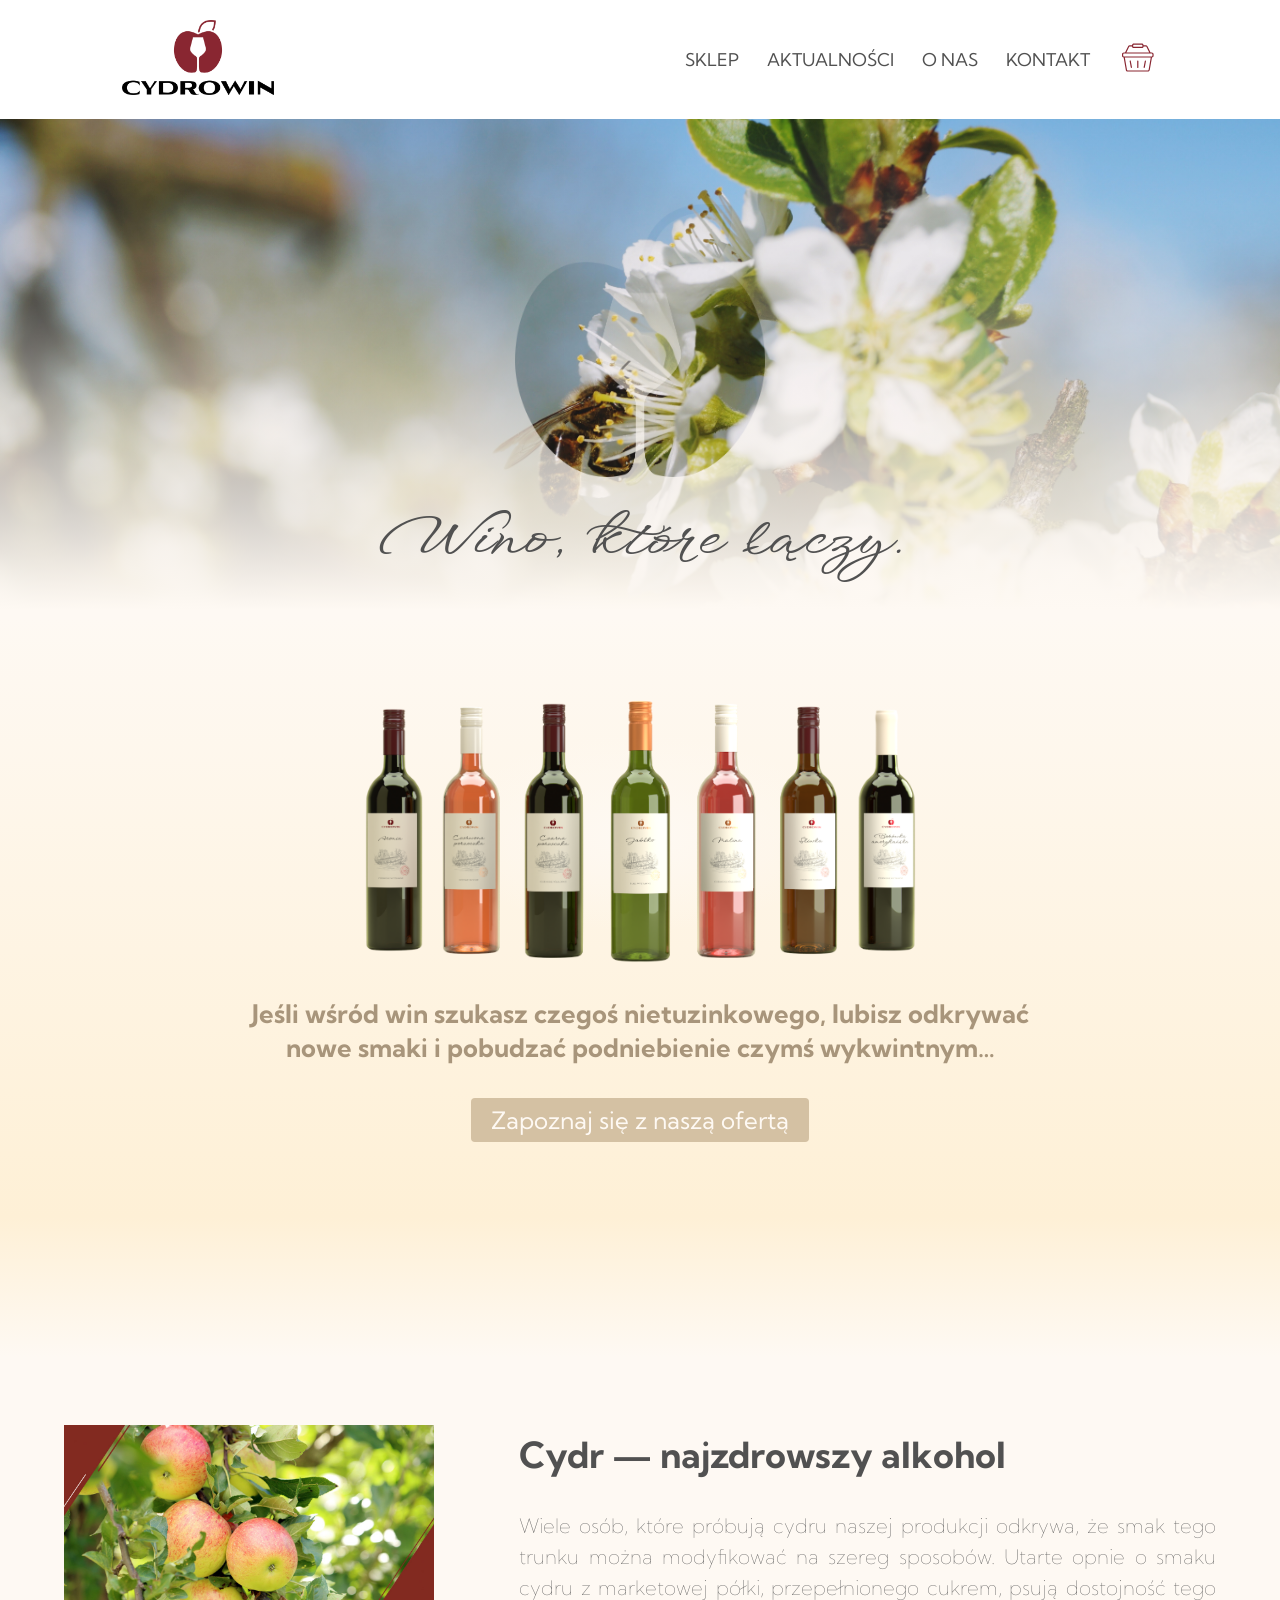
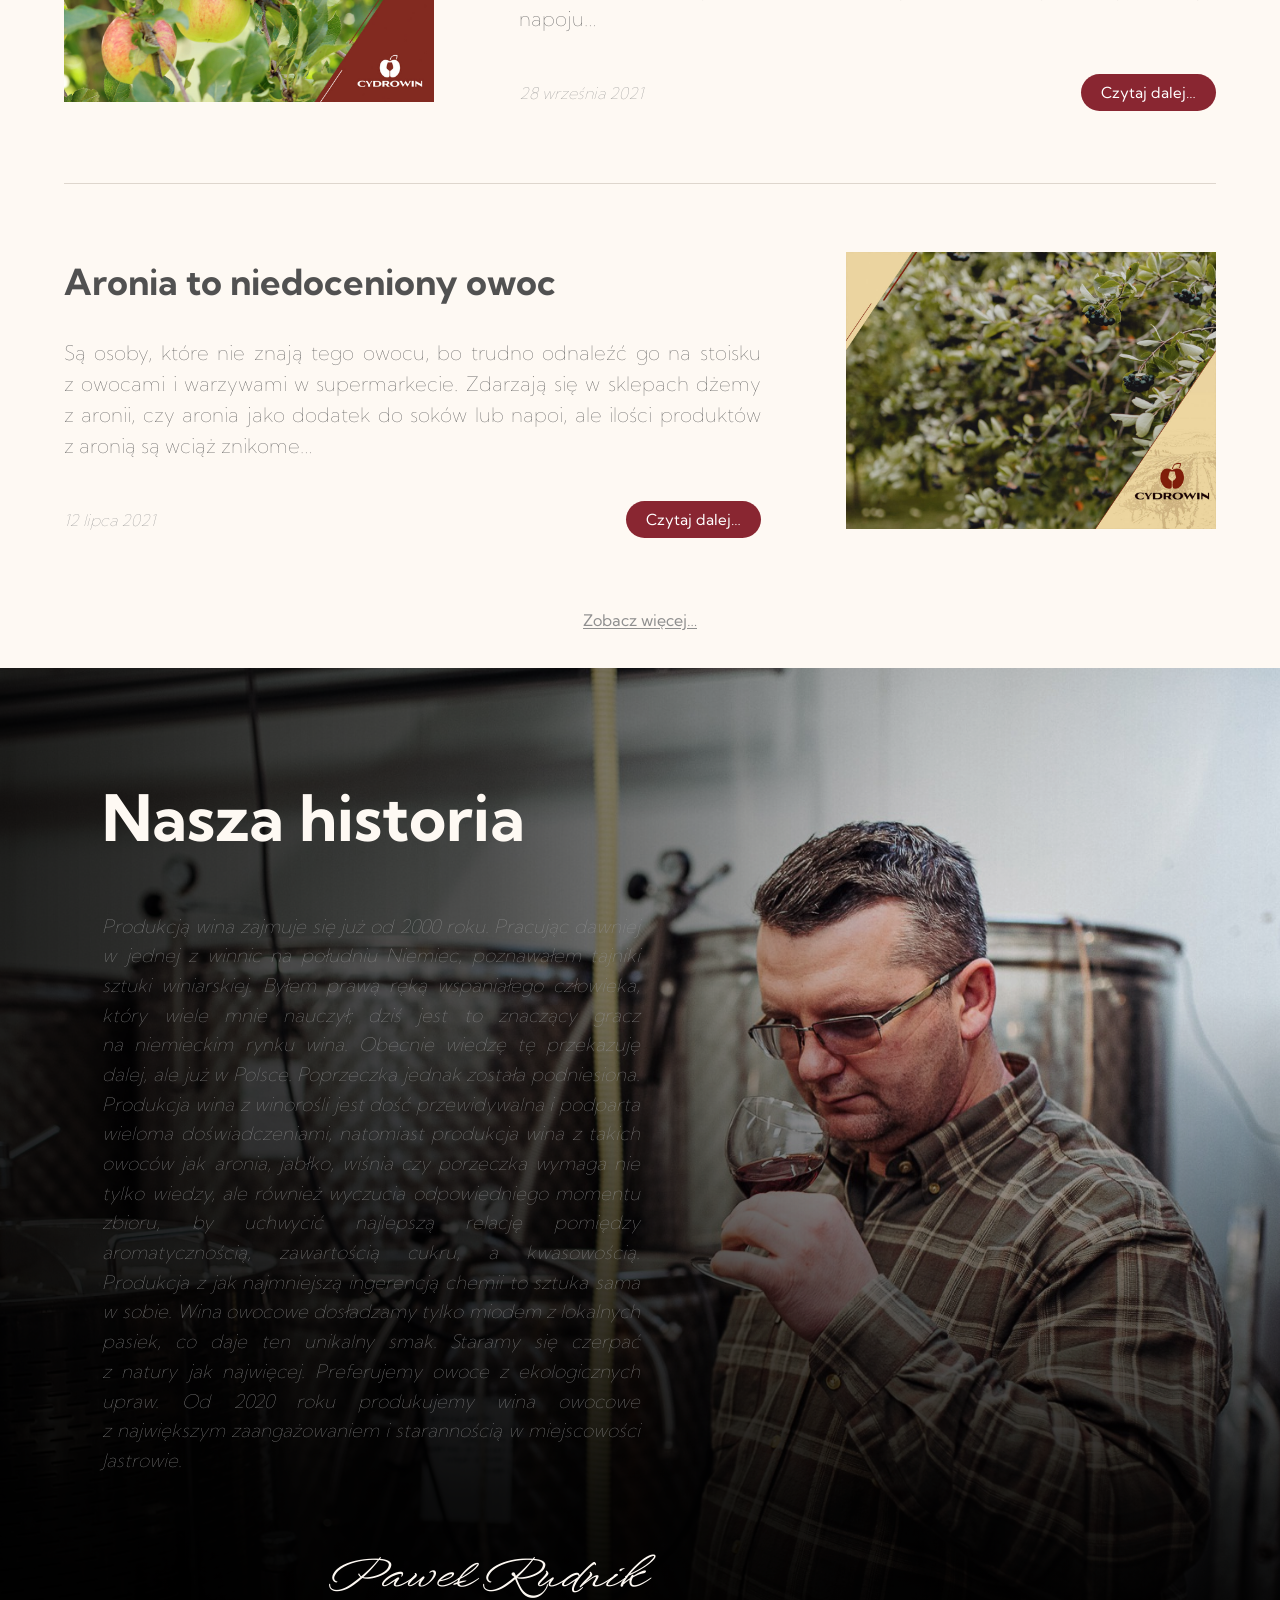
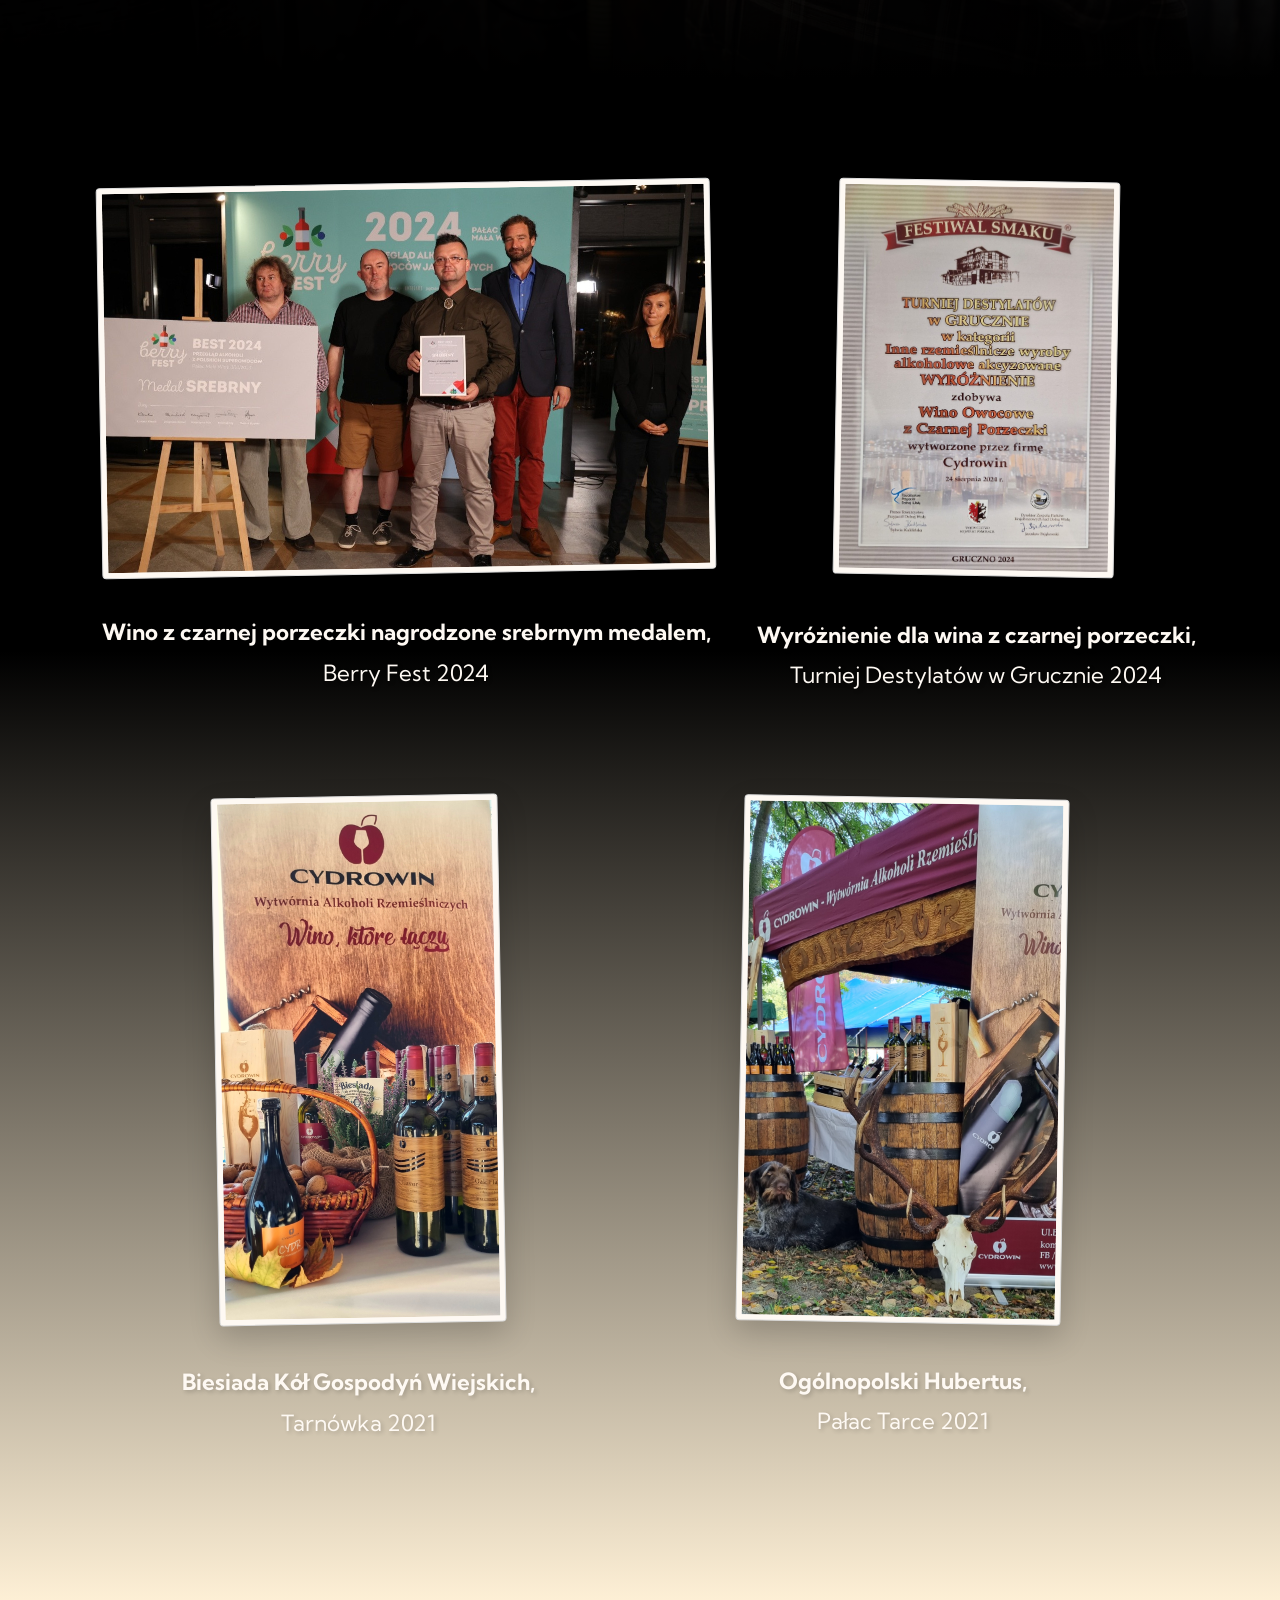
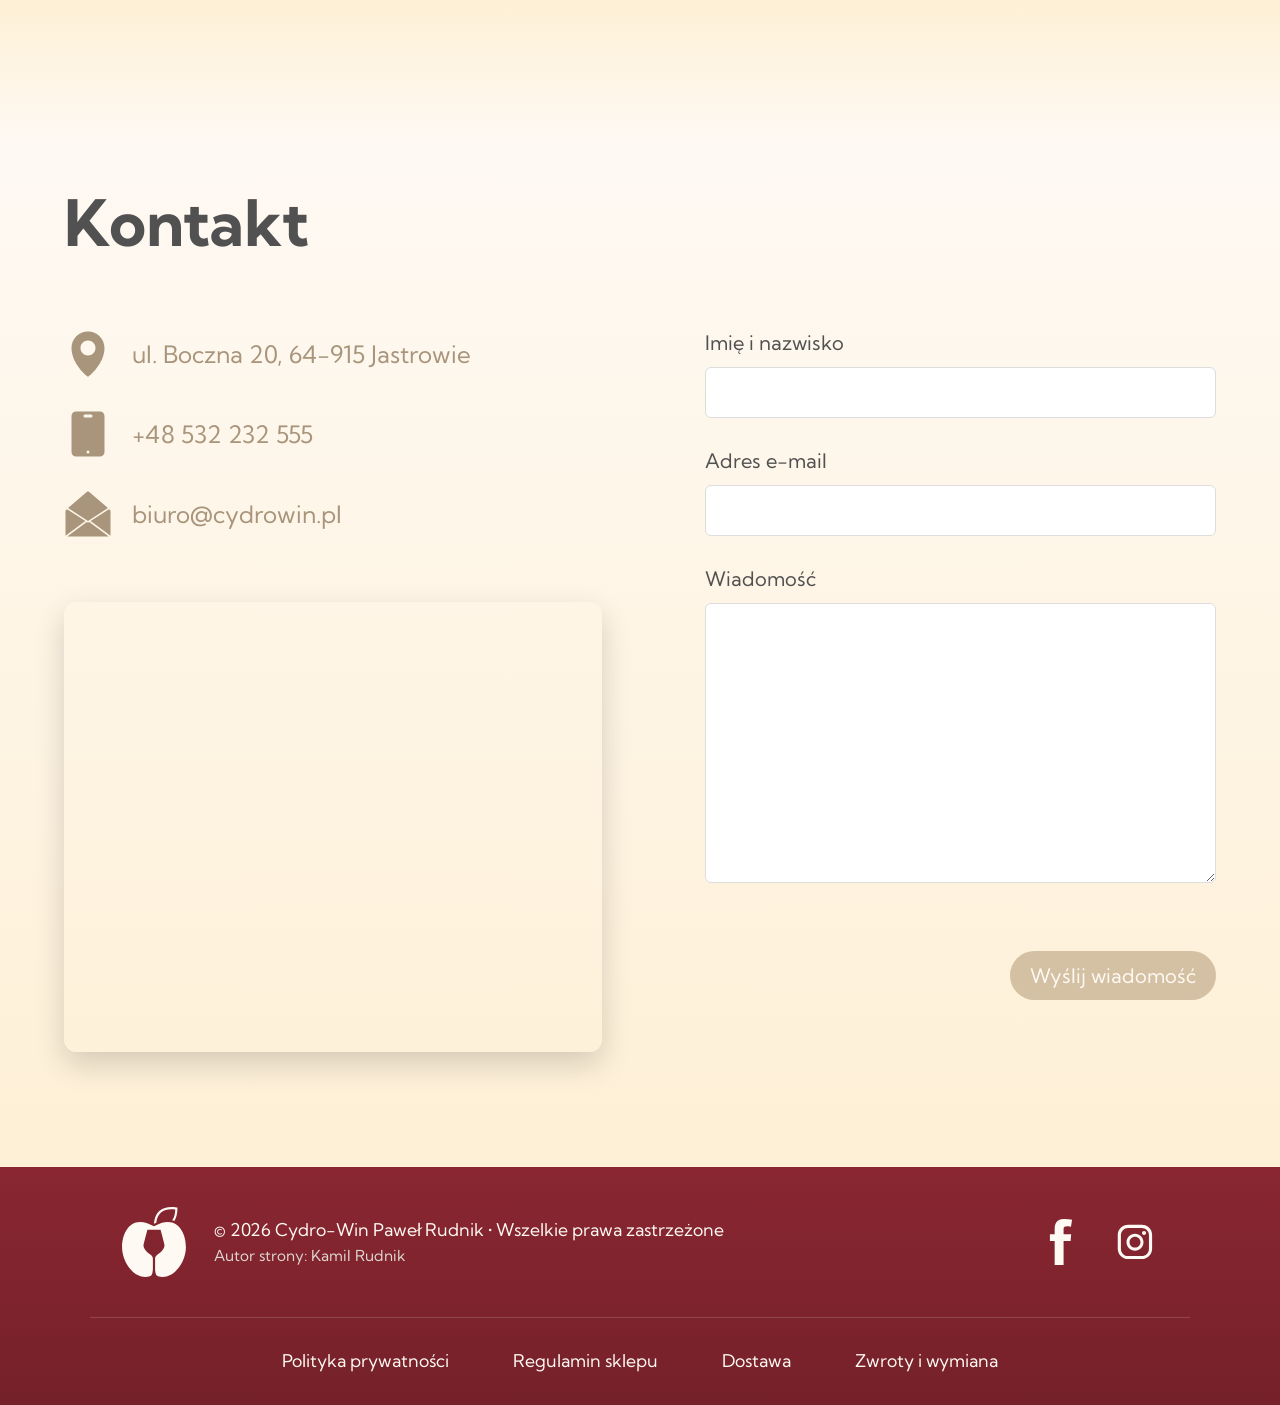
==== commit 7b2f50f9: "Dodanie preload'u do zdjęć w .hero-image" ====
--- a/index.html
+++ b/index.html
@@ -13,6 +13,11 @@
     <meta property="og:description" content="Rzemieślnicze wina owocowe i cydr produkowane lokalnie.">
     <meta property="og:image" content="assets/logo-kolor.jpg">
     <link rel="icon" href="assets/symbol-kolor.png">
+    <link rel="preload" as="image" href="assets/pszczolka.jpg" fetchpriority="high">
+    <link rel="preload" as="image" href="assets/szef.jpg">
+    <link rel="preload" as="image" href="assets/jablka.jpg">
+    <link rel="preload" as="image" href="assets/beczka.jpg">
+    <link rel="preload" as="image" href="assets/sad.jpg">
     <link rel="stylesheet" href="style.css">
     <link rel="stylesheet" href="https://fonts.googleapis.com/css?family=Kumbh Sans">
     <link rel="stylesheet" href="https://fonts.googleapis.com/css2?family=WindSong:wght@400;500&display=swap">
@@ -299,4 +304,4 @@
     <script src="script.js"></script>
 </body>
 
-</html>+</html>
--- a/style.css
+++ b/style.css
@@ -102,6 +102,7 @@
   bottom: calc(-1 * var(--hero-parallax-bleed));
   left: 0;
   background: center calc(60% + var(--hero-parallax-y)) / cover no-repeat;
+  background-image: url("assets/pszczolka.jpg");
   animation: image-show 25s ease-in-out infinite;
 }
 
@@ -214,7 +215,7 @@
   z-index: 1;
   box-sizing: border-box;
   margin-top: -2px;
-  padding-inline: clamp(1.25rem, 7vw, 4rem);
+  padding-inline: clamp(0.25rem, 5vw, 3rem);
   background-image: linear-gradient(to bottom, var(--bg), var(--bgDrk));
   height: 600px;
   text-align: center;
@@ -232,12 +233,14 @@
   height: auto;
   margin: 0 auto;
   padding-bottom: 0.2rem;
+
+  background: radial-gradient(ellipse, var(--bg) 0%, transparent 50%);
 }
 
 .start h1 {
   font-size: 1.6rem;
   line-height: 1.35;
-  margin: 1.2rem auto 2.4rem;
+  margin: 1.5rem auto 2rem;
   color: var(--accentDrk);
   text-align: center;
 }
@@ -1119,7 +1122,7 @@
   width: 100%;
   z-index: 2;
   background: radial-gradient(circle, rgba(0, 0, 0, 0.075) 0%, transparent 50%);
-  transform: rotateX(75deg) scale(0.5);
+  transform: rotateX(75deg) scale(0.4);
 
   transition: transform 0.5s ease;
 }
@@ -1148,7 +1151,7 @@
 }
 
 .product:hover .product-shadow {
-  transform: rotateX(75deg) scale(0.52);
+  transform: rotateX(75deg) scale(0.43);
 }
 
 .product-title {
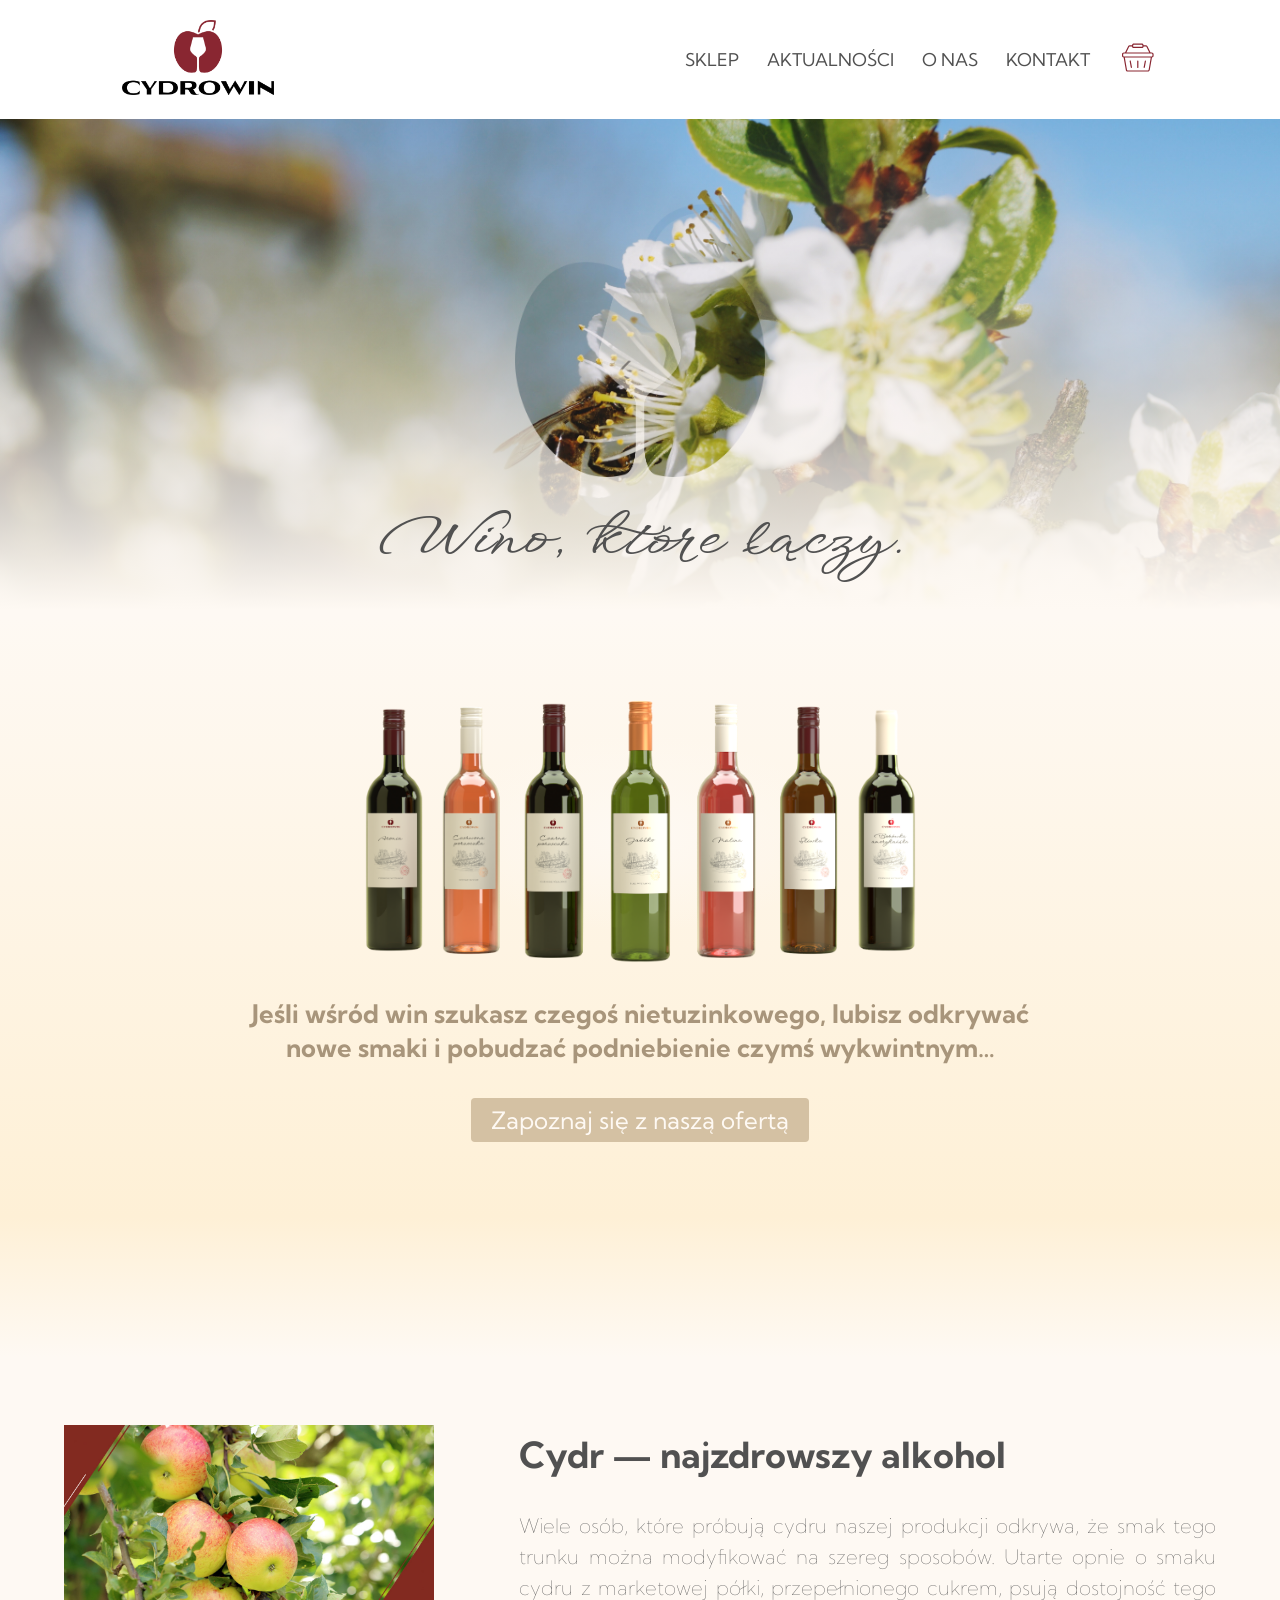
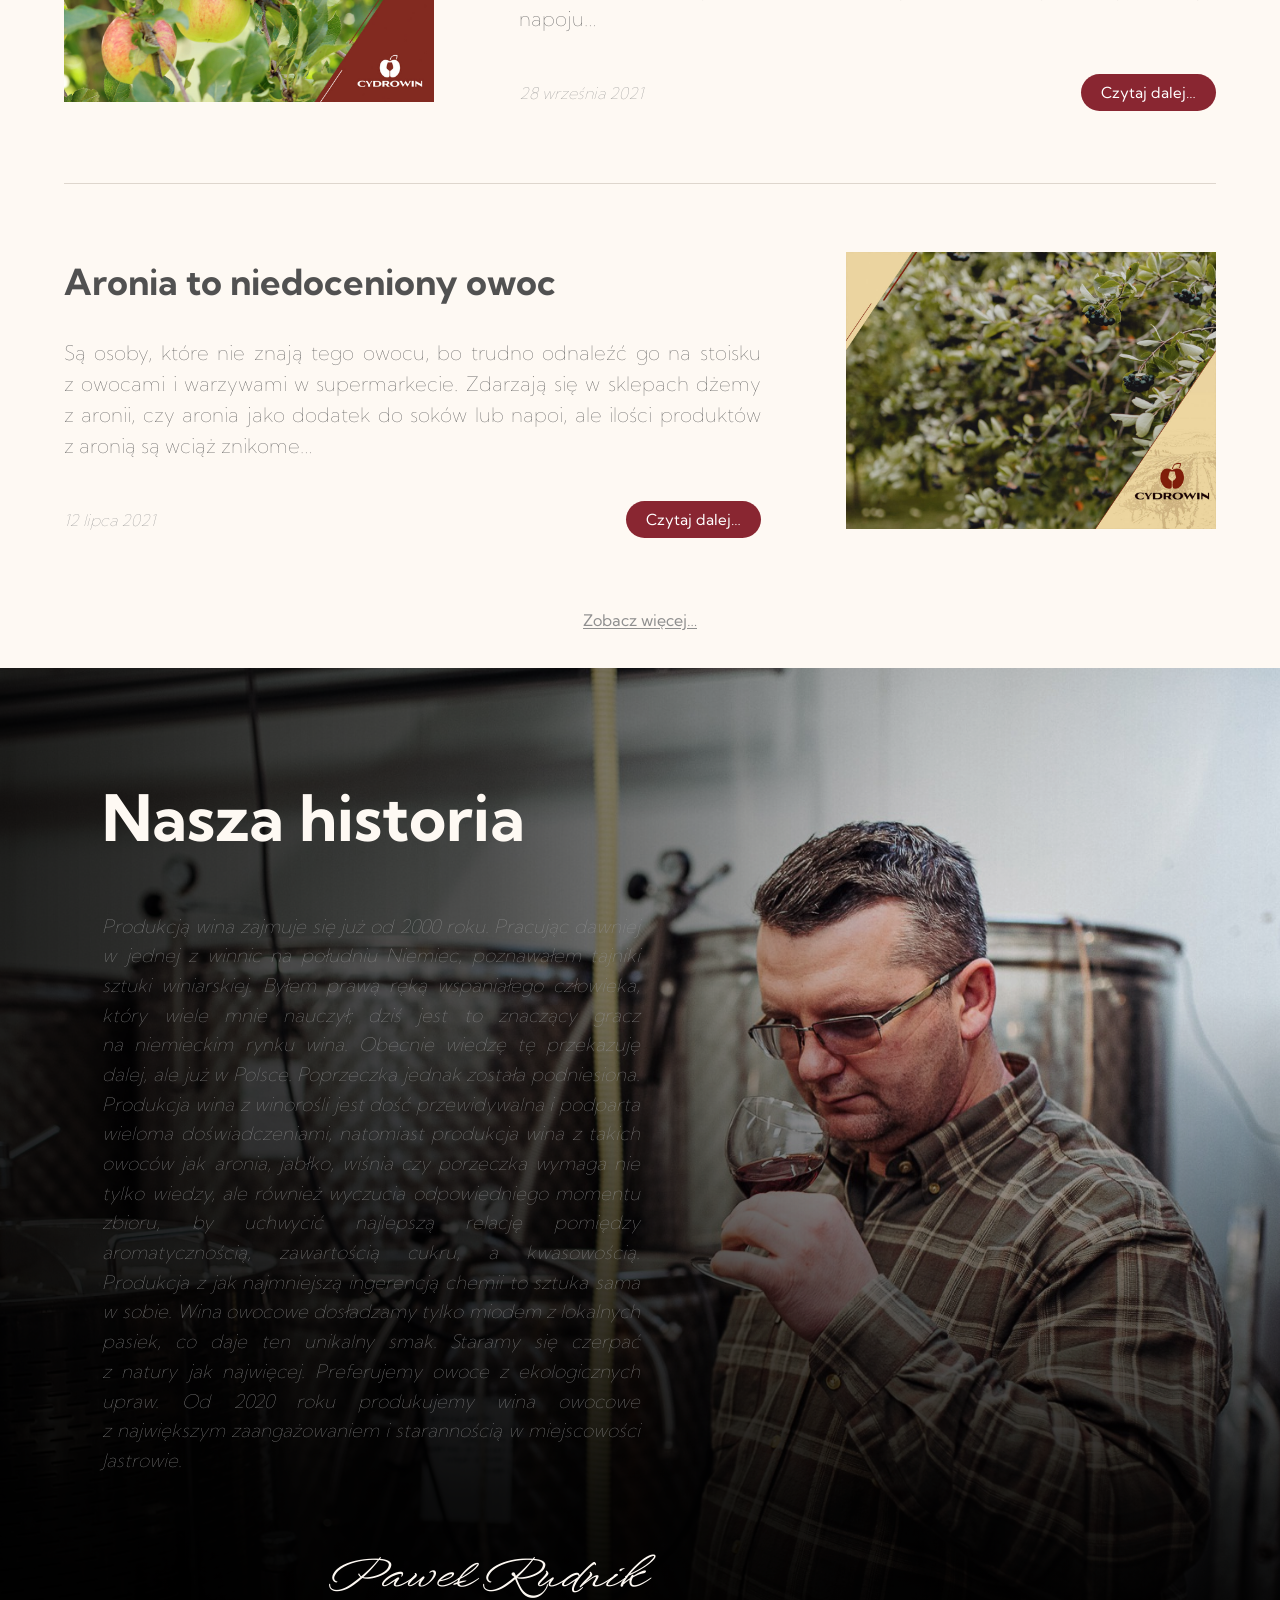
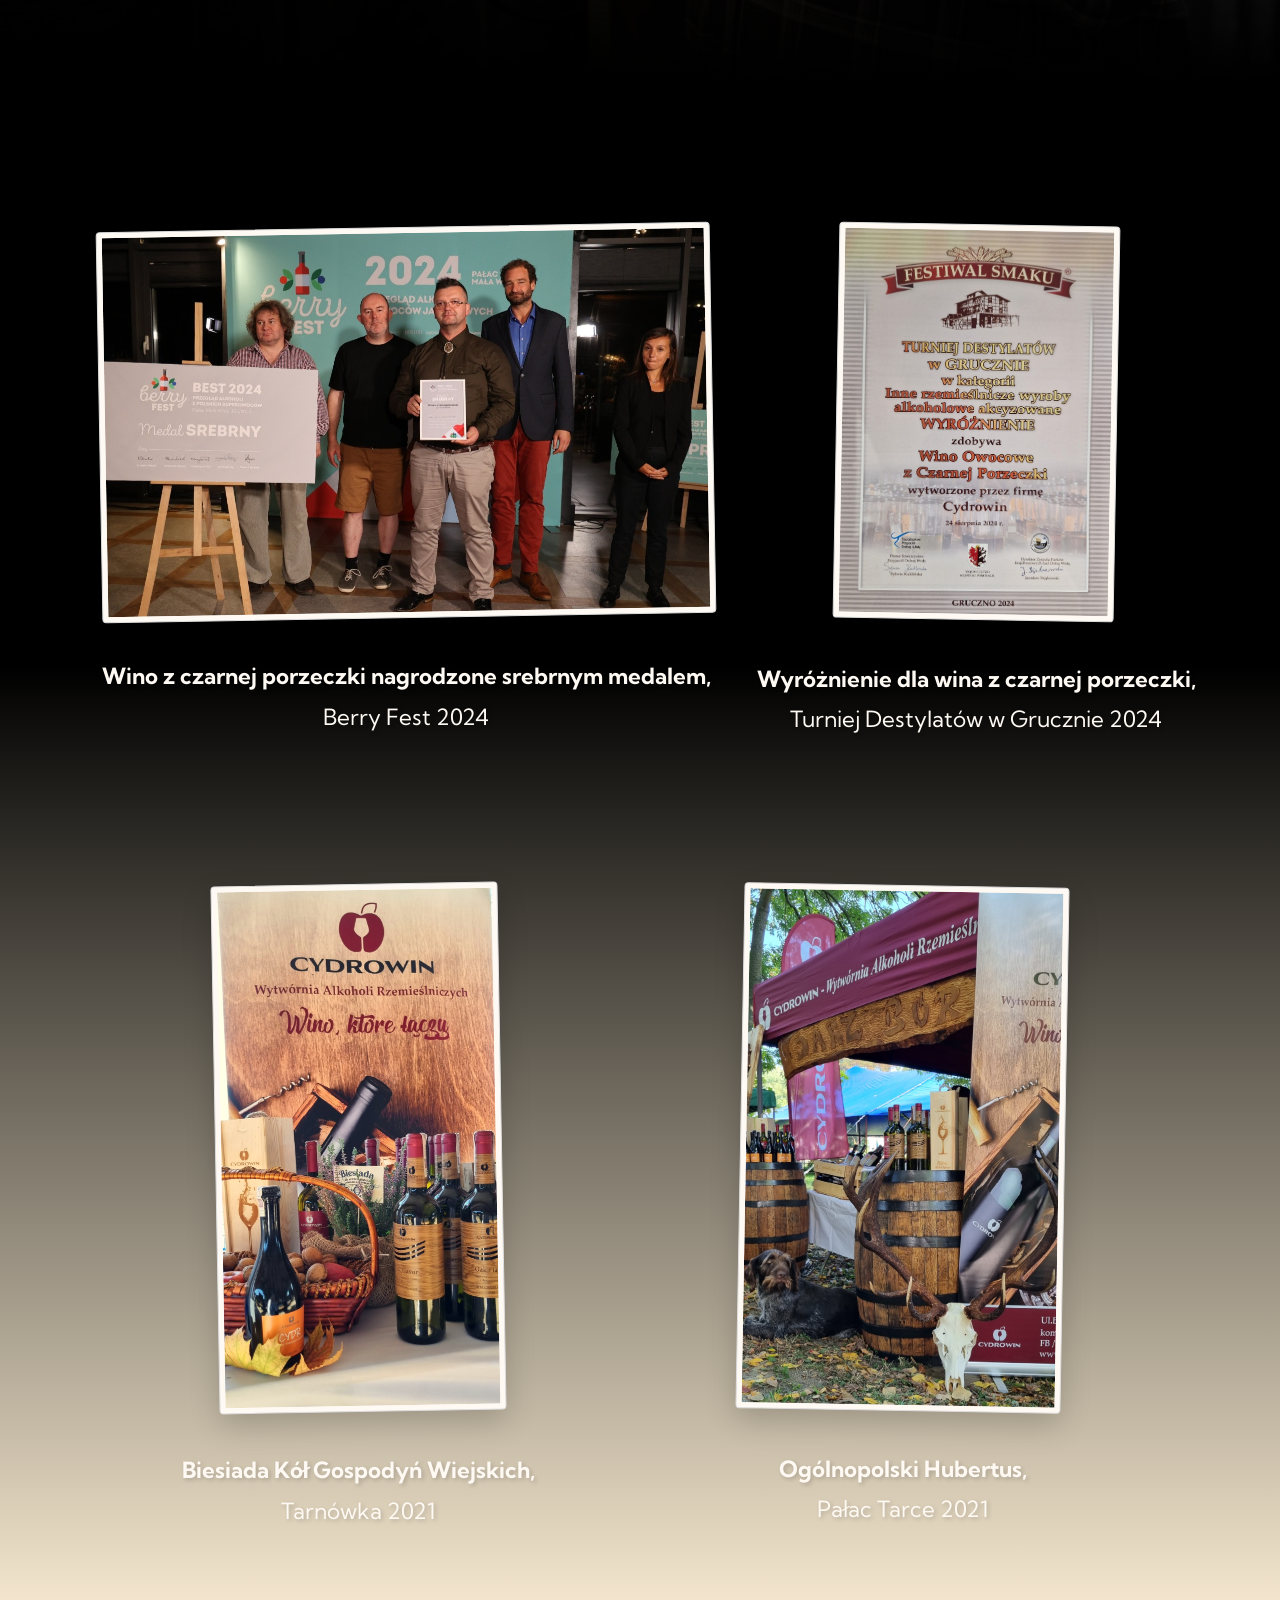
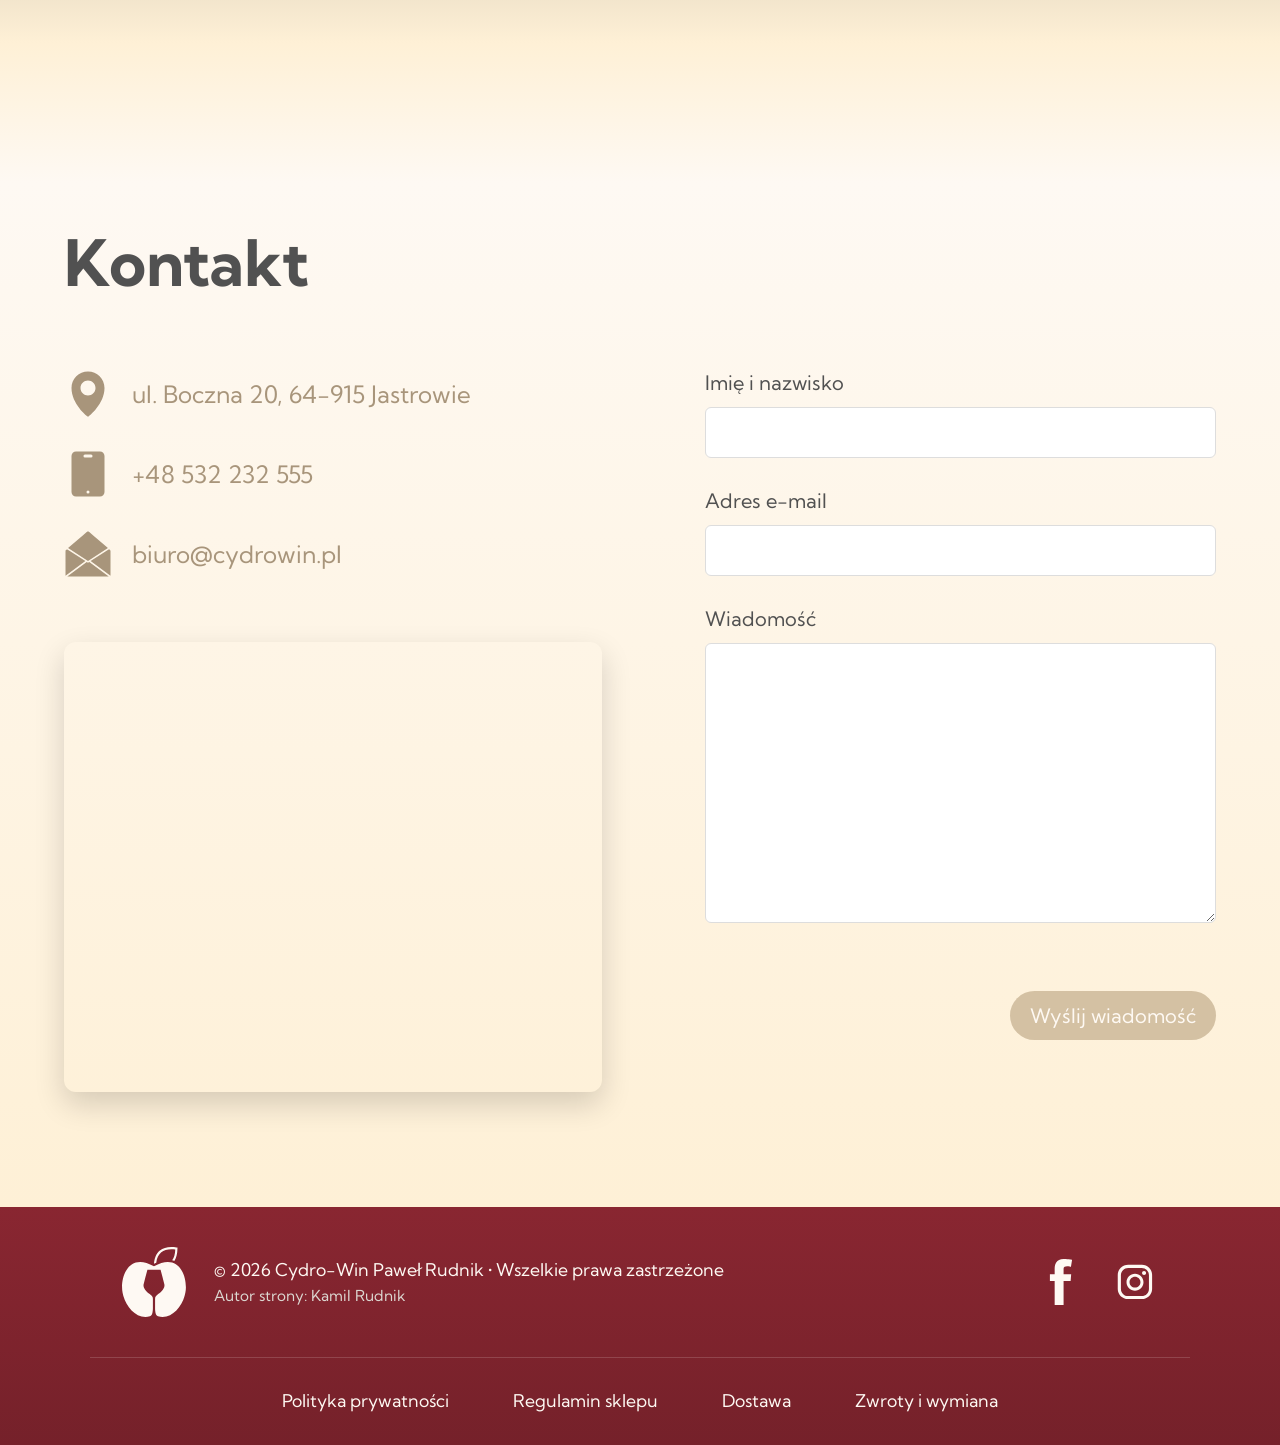
==== commit e3bd1f9b: "Poprawa wizualna tekstu w sekcjach .news i .about" ====
--- a/index.html
+++ b/index.html
@@ -115,7 +115,7 @@
                 <a href="#aktualnosci">Zobacz więcej…</a>
             </div>
         </section>
-        <div class="about" id="o-nas">
+        <section class="about" id="o-nas">
             <div class="about-image"></div>
             <div class="gradient"></div>
             <div class="about-content-frame">
@@ -147,8 +147,8 @@
                     <p class="signature">Paweł Rudnik</p>
                 </div>
             </div>
-        </div>
-        <div class="gallery">
+        </section>
+        <section class="gallery">
             <div class="pair-of-photos" style="max-width: 1375px">
                 <div class="described-photo reveal-up">
                     <img class="photo left-photo" src="assets/srebro.jpg">
@@ -172,9 +172,9 @@
                     <p class="description"><b>Ogólnopolski Hubertus,</b> </br>Pałac Tarce 2021</p>
                 </div>
             </div>
-        </div>
+        </section>
         <div class="transition"></div>
-        <div class="contact" id="kontakt">
+        <section class="contact" id="kontakt">
             <div class="contact-inner">
                 <h1>Kontakt</h1>
                 <div class="contact-content">
@@ -243,7 +243,7 @@
                     </div>
                 </div>
             </div>
-        </div>
+        </section>
     </main>
 
     <footer>
--- a/style.css
+++ b/style.css
@@ -360,6 +360,9 @@
   font-weight: 100;
   color: var(--text);
   text-align: justify;
+  hyphens: auto;
+  overflow-wrap: break-word;
+  word-break: normal;
 }
 
 .news-card__footer {
@@ -454,6 +457,7 @@
 
   .news-card__copy p {
     font-size: 1.125rem;
+    text-align: left;
   }
 
   .news-card__footer {
@@ -526,6 +530,9 @@
   font-size: clamp(1rem, 1.45vw, 1.25rem);
 
   text-align: justify;
+  hyphens: auto;
+  overflow-wrap: break-word;
+  word-break: normal;
   font-style: italic;
   line-height: 1.6;
   color: var(--muted);
@@ -549,18 +556,26 @@
     min-height: auto;
     padding: 4rem 1.25rem 5rem;
   }
+
+  .about-content {
+    max-width: min(100%, 44rem);
+  }
+
+  .story {
+    text-align: left;
+  }
 }
 
 .gallery {
   --gallery-inline-padding: clamp(1rem, 4vw, 4rem);
-  --gallery-card-gap: clamp(4rem, 10vw, 6.25rem);
+  --gallery-card-gap: clamp(6rem, 12vw, 9rem);
   --gallery-caption-gap: clamp(2rem, 3vw, 2.625rem);
   display: block;
   background-image: linear-gradient(to bottom, black 37.5%, var(--bgDrk));
   height: fit-content;
   box-sizing: border-box;
   padding-inline: var(--gallery-inline-padding);
-  padding-bottom: 10rem
+  padding-bottom: 7rem
 }
 
 .pair-of-photos {
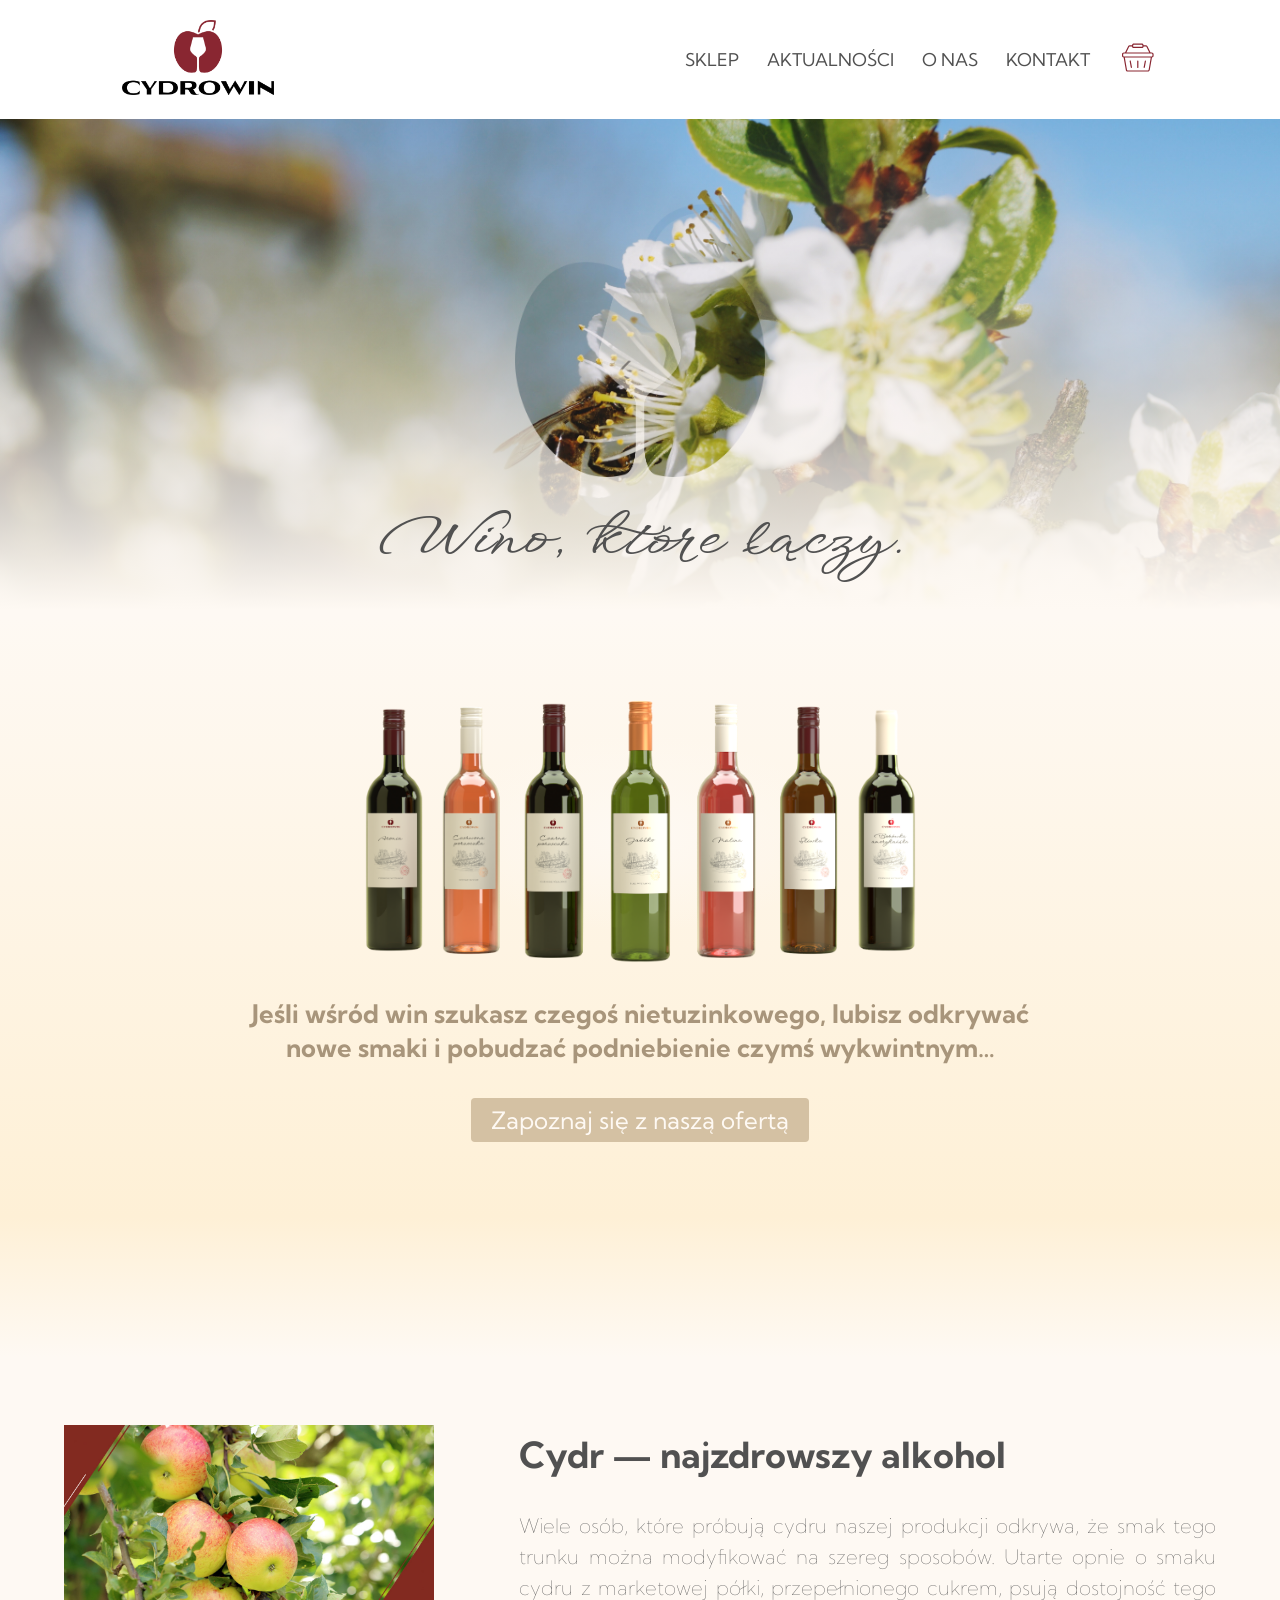
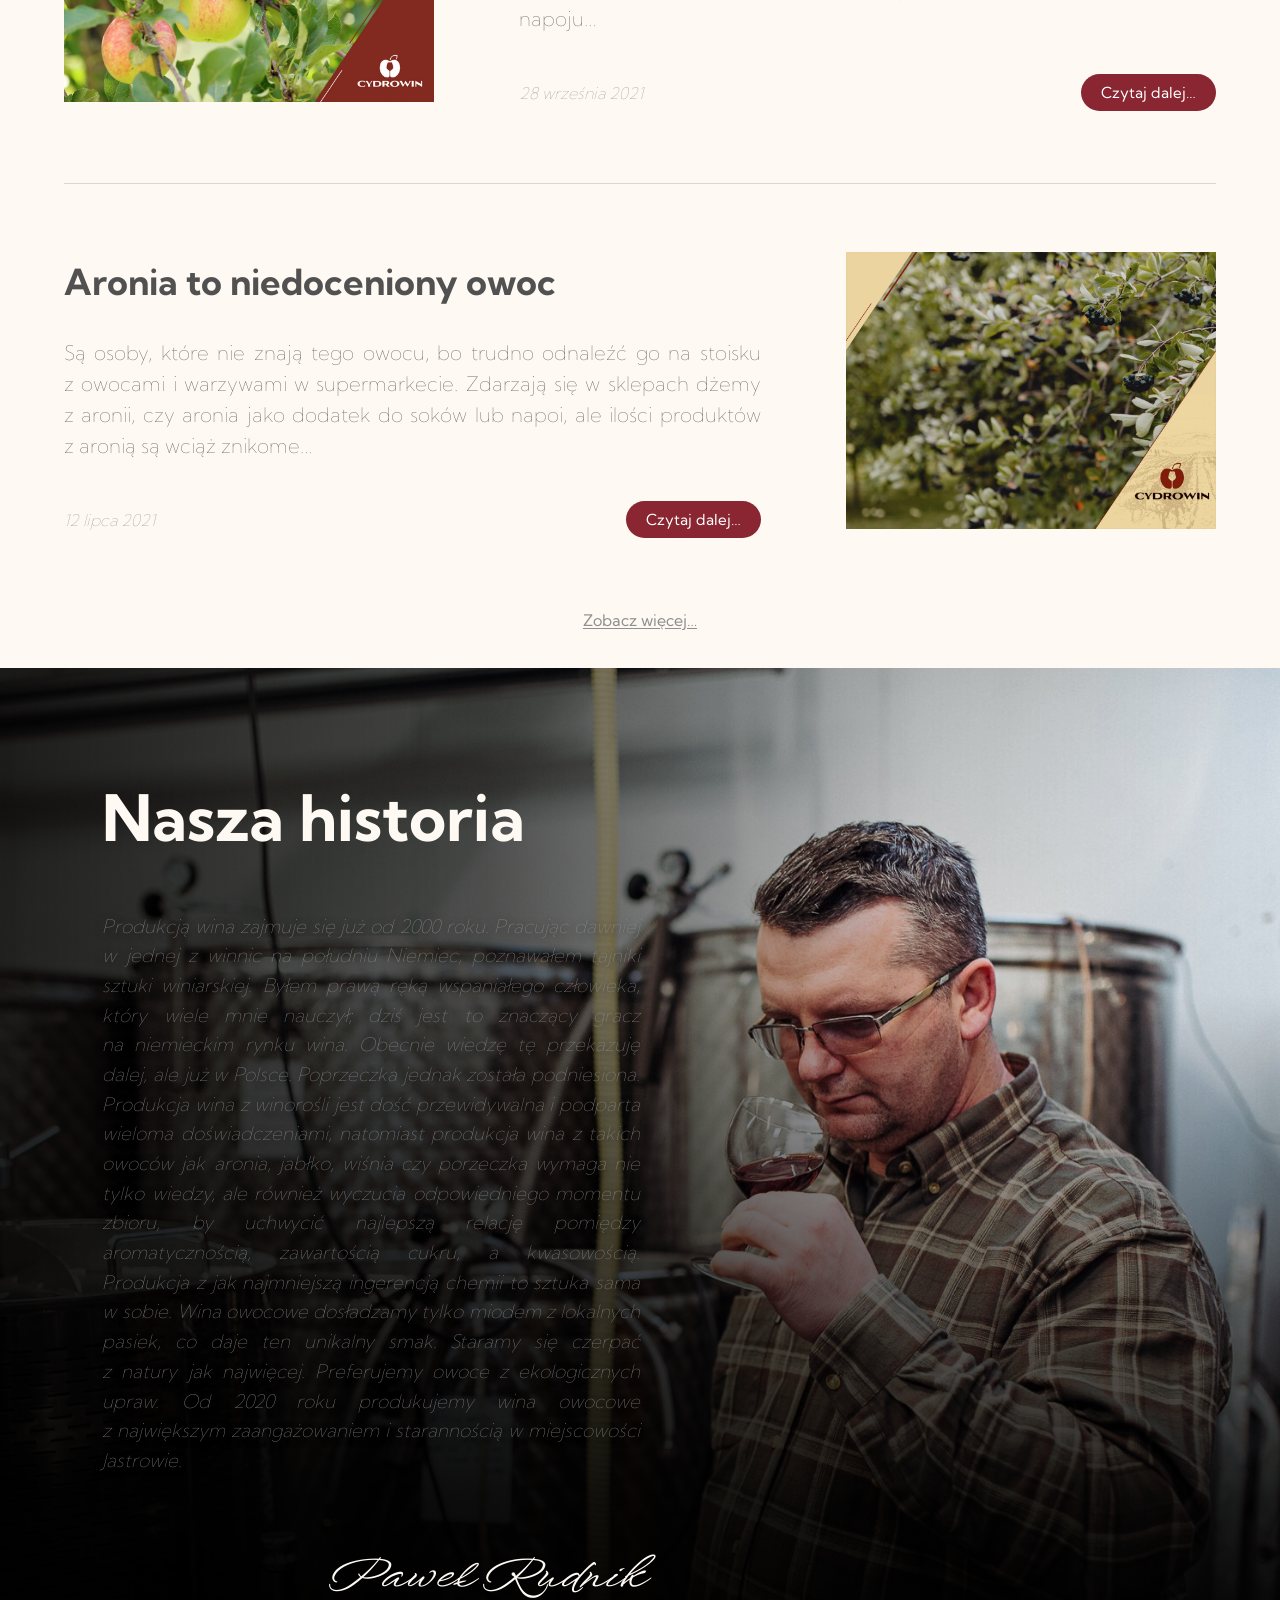
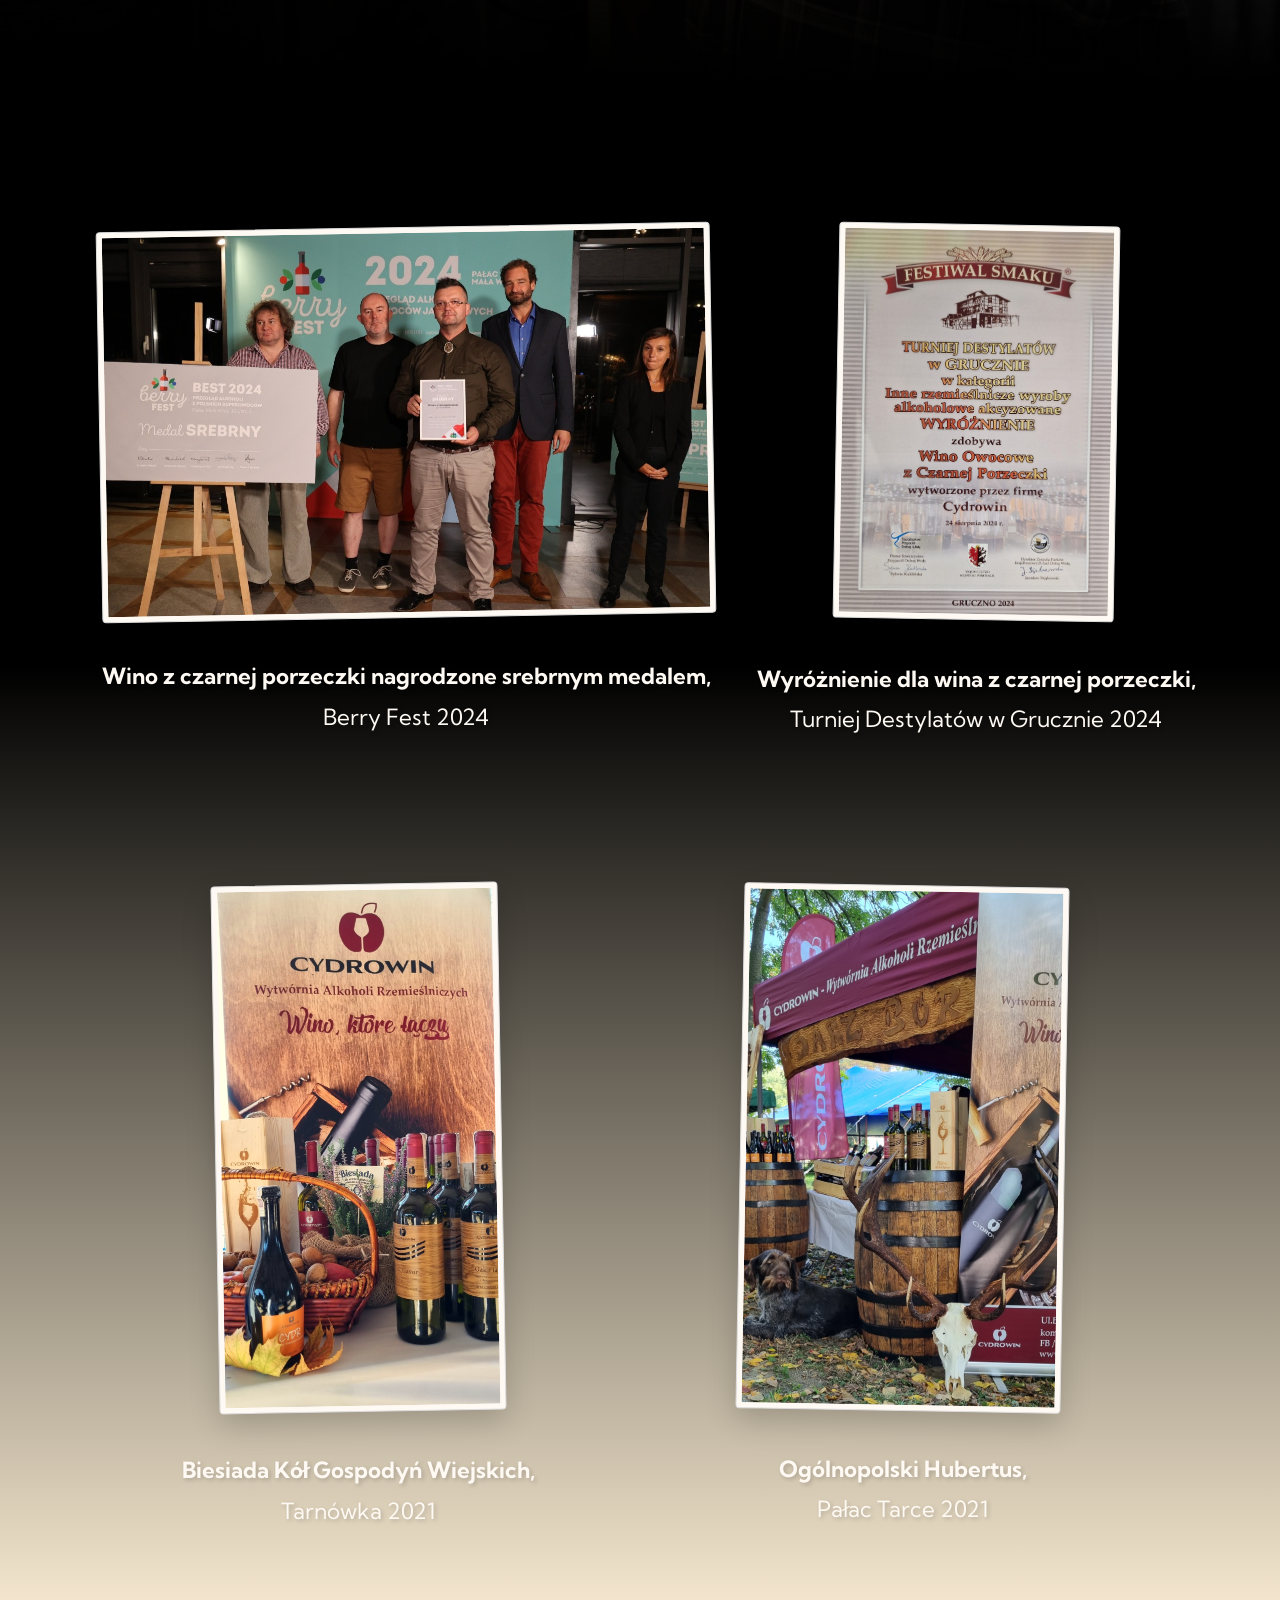
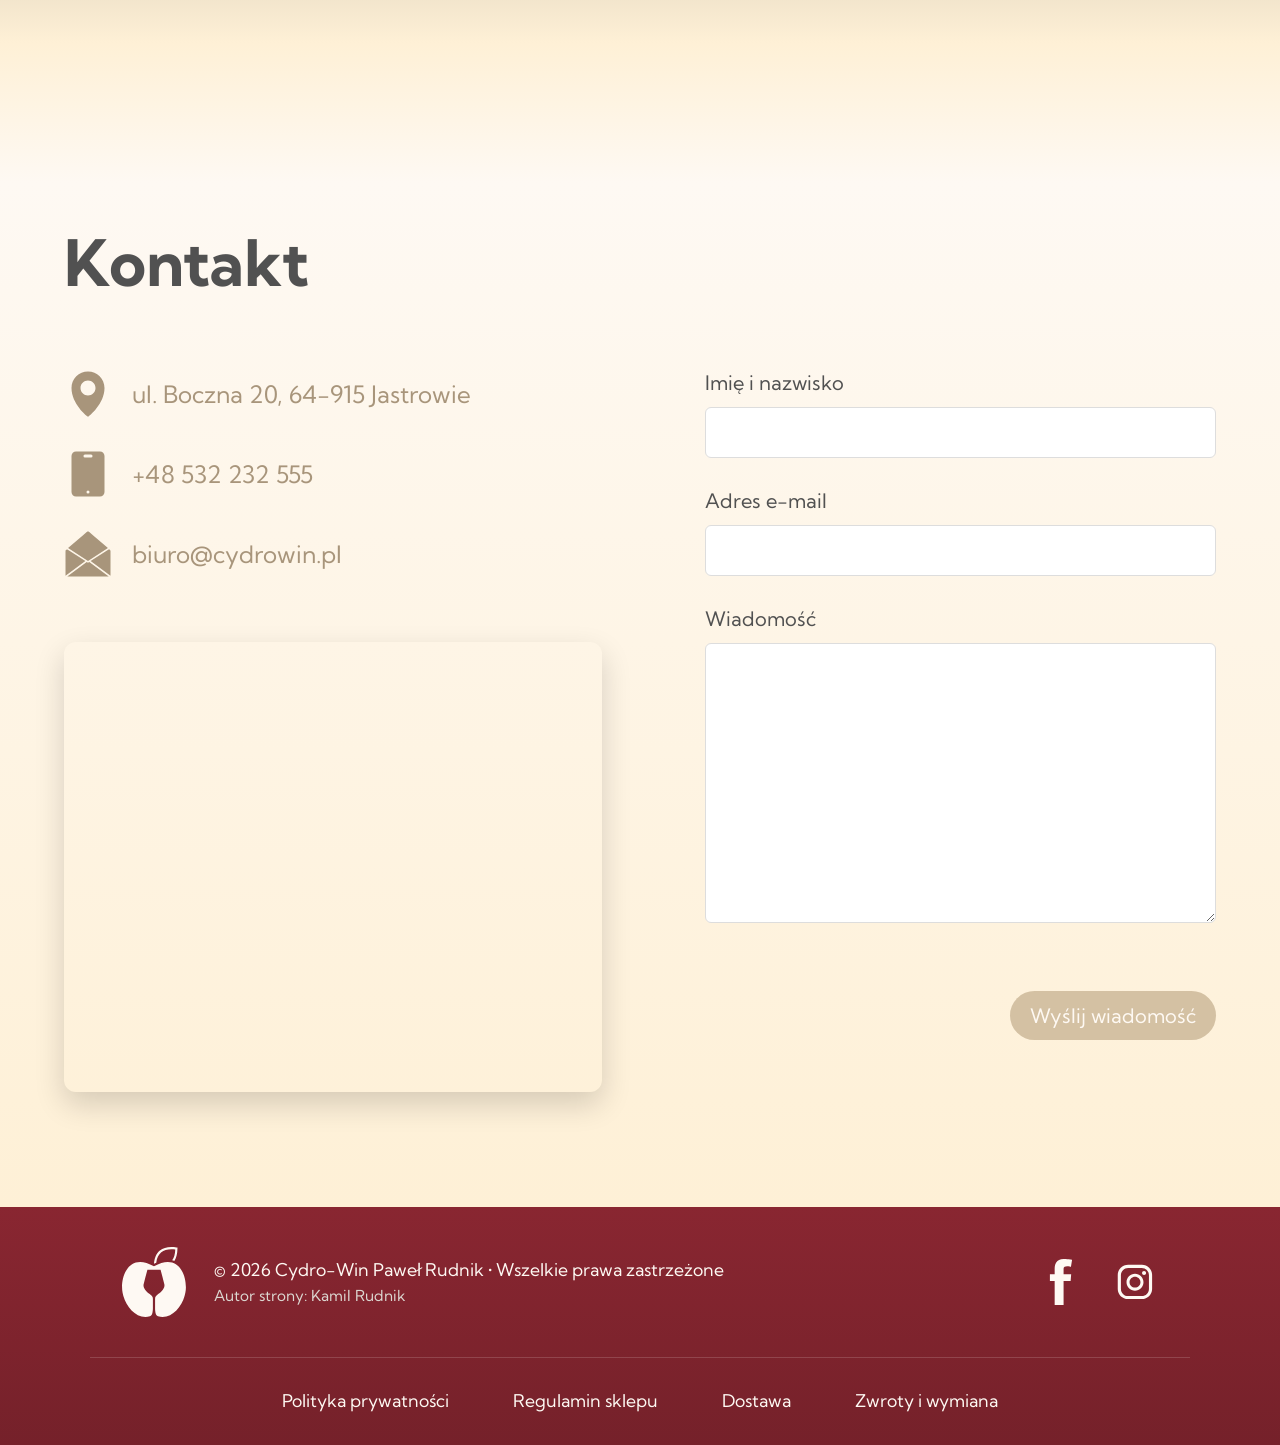
==== commit deae00ce: "Dynamiczny rozmiar przycisku w sekcji .start." ====
--- a/index.html
+++ b/index.html
@@ -56,7 +56,7 @@
             <h1>Wino, które łączy.</h1>
         </div>
         <section class="start" aria-label="Zaproszenie do sklepu">
-            <div class="start start-content">
+            <div class="start-content">
                 <img src="assets/wina.png" alt="Wina" height="288">
                 <h1>Jeśli wśród win szukasz czegoś nietuzinkowego, lubisz odkrywać nowe smaki i&nbsp;pobudzać
                     podniebienie czymś wykwintnym…</h1>
--- a/style.css
+++ b/style.css
@@ -222,7 +222,7 @@
 }
 
 .start-content {
-  max-width: 900px;
+  max-width: 800px;
   margin: 0 auto;
 }
 
@@ -262,7 +262,12 @@
 
 .start .button {
   display: inline-block;
+  box-sizing: border-box;
+  max-width: 100%;
+  padding: 8px clamp(0.9rem, 3.5vw, 20px);
+  font-size: clamp(0.9rem, 4.4vw, 1.5rem);
   line-height: 1.2;
+  white-space: nowrap;
 }
 
 .transition {
@@ -536,6 +541,7 @@
   font-style: italic;
   line-height: 1.6;
   color: var(--muted);
+  text-shadow: 0 2px 10px rgba(0, 0, 0, 0.875);
 }
 
 .signature {
@@ -554,15 +560,36 @@
 @media (max-width: 900px) {
   .about {
     min-height: auto;
-    padding: 4rem 1.25rem 5rem;
+    padding: 4rem 1.5rem 5rem;
   }
 
   .about-content {
     max-width: min(100%, 44rem);
   }
 
+  .about-image {
+    background-position: 57% calc(30% + var(--about-parallax-y, 0px));
+  }
+
+  .about h1 {
+    margin-left: 0.75rem;
+  }
+
+  .about .gradient {
+    background-image:
+      linear-gradient(to right, rgba(0, 0, 0, 0.82) 0%, rgba(0, 0, 0, 0.64) 38%, rgba(0, 0, 0, 0.16) 72%, transparent 100%),
+      linear-gradient(to top, black 0%, rgba(0, 0, 0, 0.84) 18%, transparent 68%), 
+      linear-gradient(to left, rgba(0, 0, 0, 0.82) 0%, rgba(0, 0, 0, 0.64) 38%, rgba(0, 0, 0, 0.16) 72%, transparent 100%);
+  }
+
   .story {
     text-align: left;
+    margin-left: 0.5rem;
+    margin-right: 1.2rem;
+  }
+
+  .signature {
+    margin-right: 2rem;
   }
 }
 
@@ -1093,7 +1120,7 @@
   inset: 0;
   z-index: 2;
   pointer-events: none;
-  background: linear-gradient(to bottom, transparent, color-mix(in srgb, var(--accent) 75%, transparent));
+  background: linear-gradient(to bottom, transparent, color-mix(in srgb, var(--accent) 50%, transparent));
 }
 
 .shop-content-inner {
@@ -1142,7 +1169,7 @@
   transition: transform 0.5s ease;
 }
 
-.product > * {
+.product>* {
   position: relative;
   z-index: 3;
 }
@@ -1175,7 +1202,7 @@
   font-weight: 500;
   line-height: 1.1;
   margin-top: 2.5rem;
-} 
+}
 
 .product-description {
   font-size: 1.25rem;
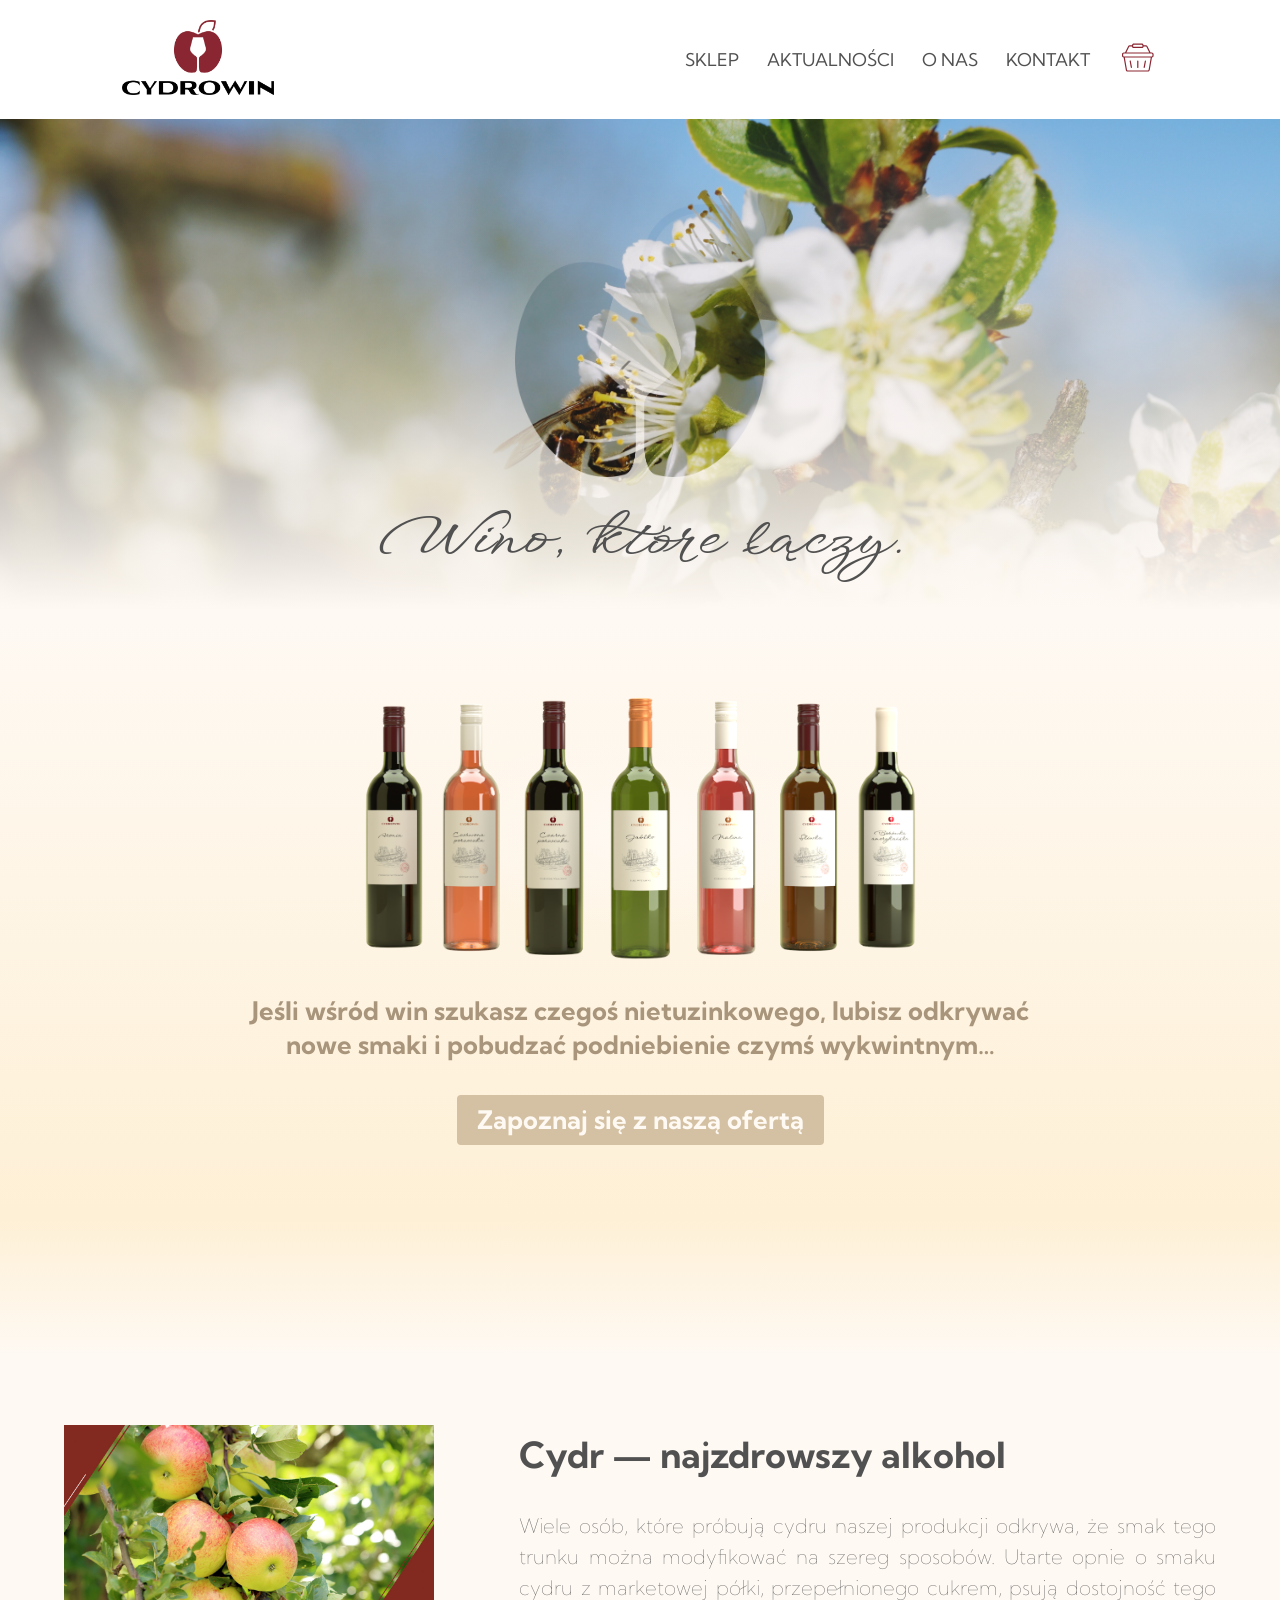
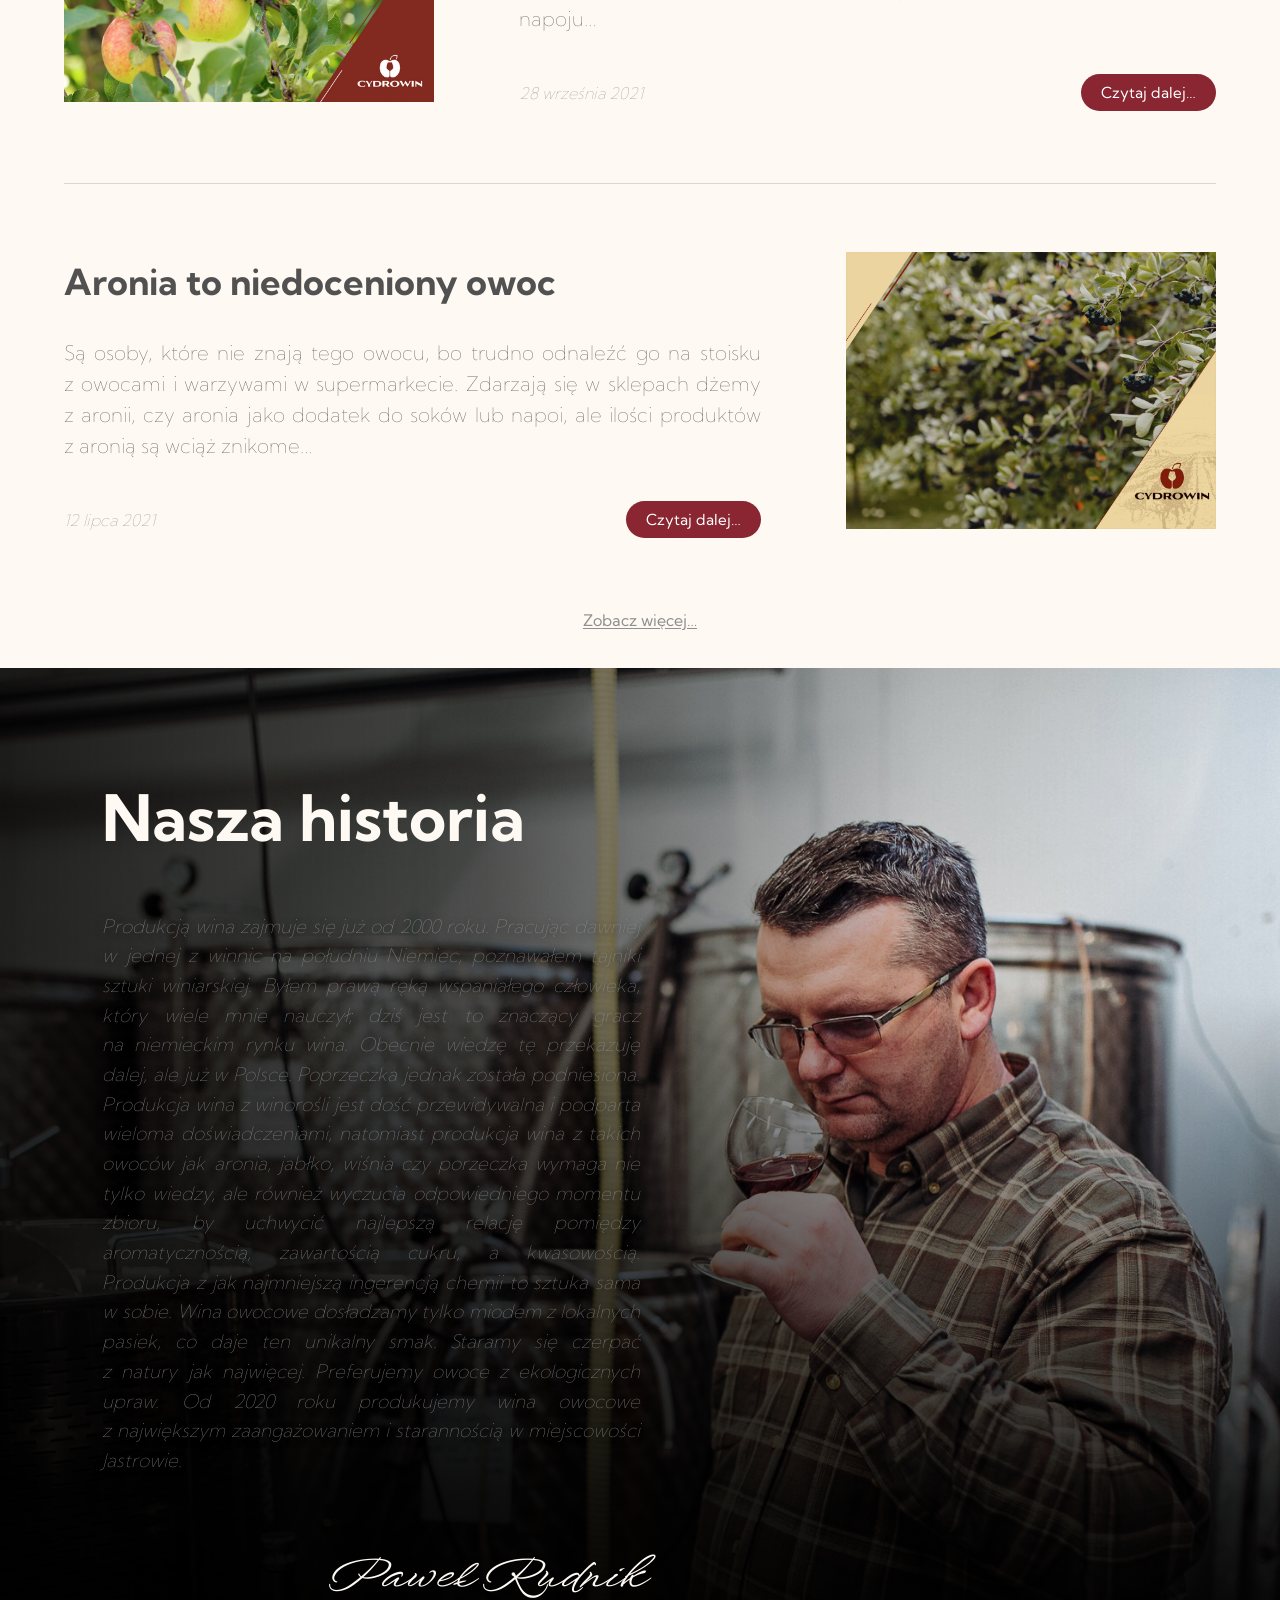
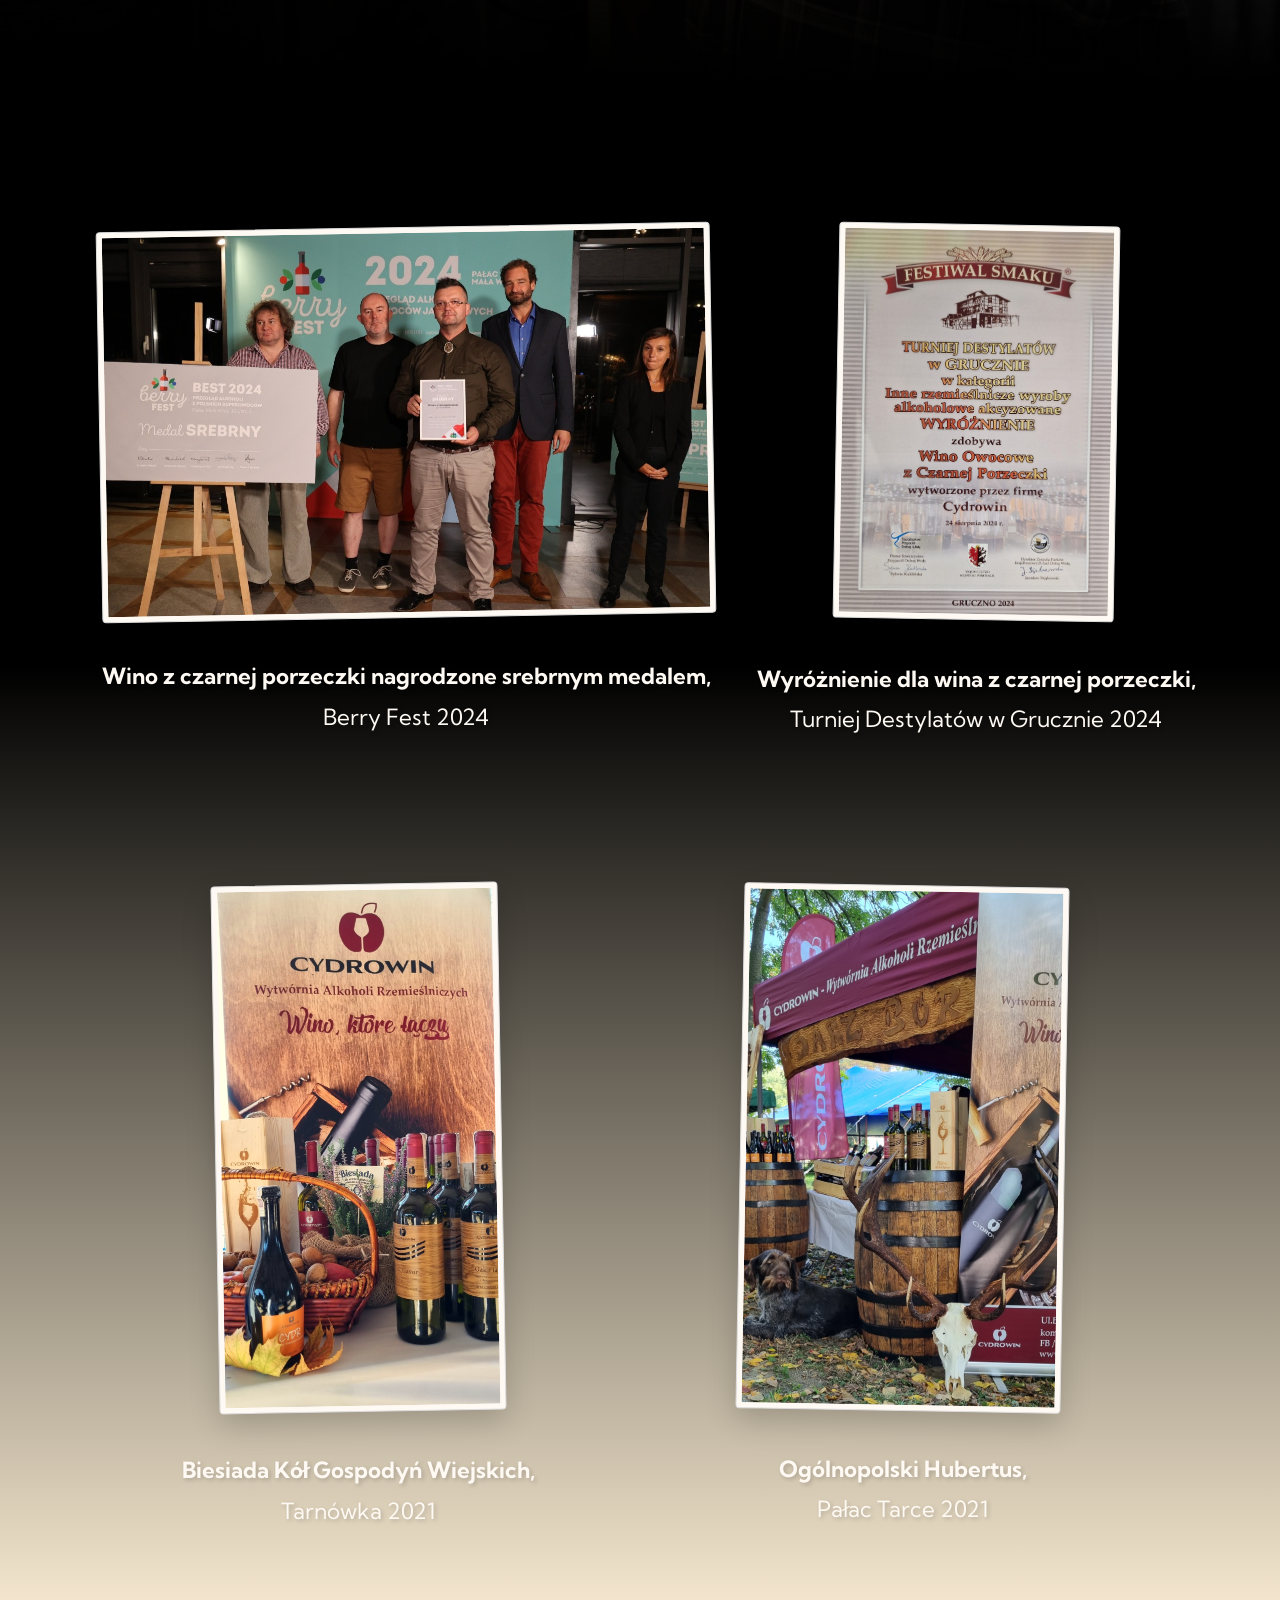
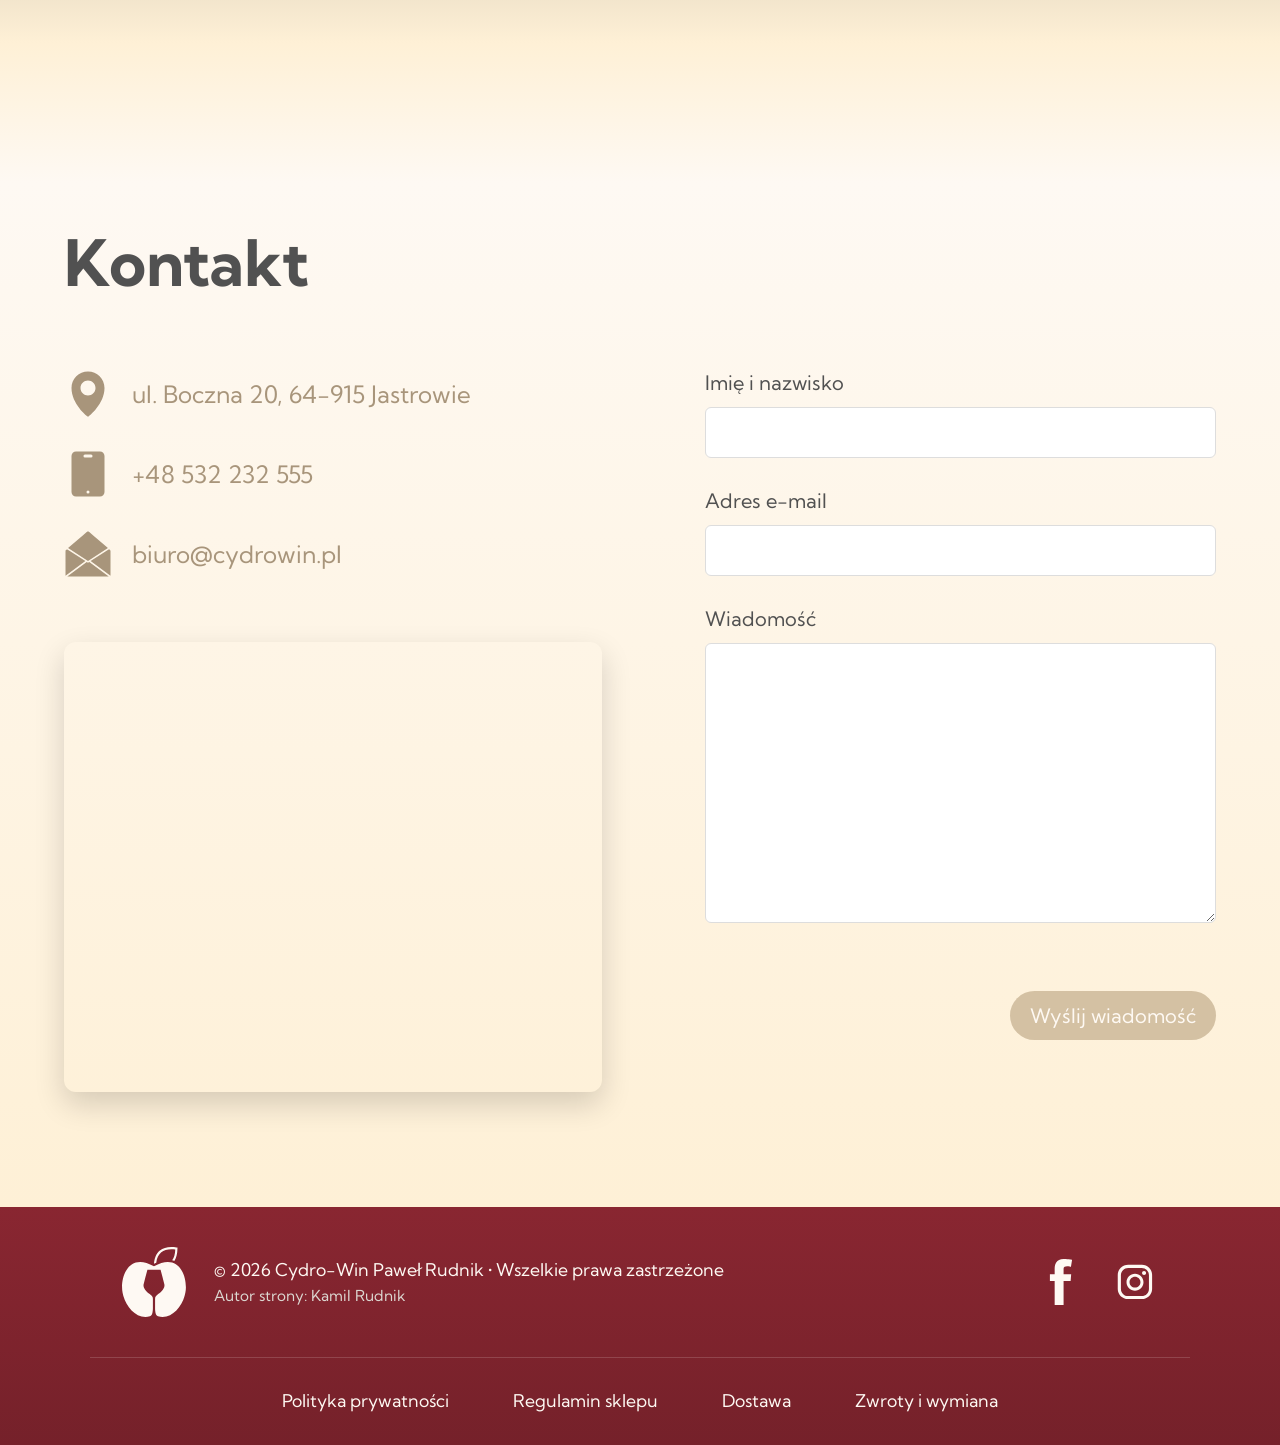
==== commit 506207de: "Poprawa wizualna sekcji .start i .about." ====
--- a/index.html
+++ b/index.html
@@ -60,7 +60,8 @@
                 <img src="assets/wina.png" alt="Wina" height="288">
                 <h1>Jeśli wśród win szukasz czegoś nietuzinkowego, lubisz odkrywać nowe smaki i&nbsp;pobudzać
                     podniebienie czymś wykwintnym…</h1>
-                <a href="sklep.html" class="button">Zapoznaj się z&nbsp;naszą ofertą</a>
+                <a href="sklep.html" class="button"><strong><span>Zapoznaj się</span> <span
+                            class="start-button-line">z&nbsp;naszą ofertą</span></strong></a>
             </div>
         </section>
         <div class="transition"></div>
--- a/style.css
+++ b/style.css
@@ -222,14 +222,17 @@
 }
 
 .start-content {
+  width: 100%;
   max-width: 800px;
+  min-width: 0;
+  box-sizing: border-box;
   margin: 0 auto;
 }
 
 .start img {
   display: block;
-  width: min(100%, 575.8px);
-  max-width: 100%;
+  width: min(90%, 575.8px);
+  max-width: 90%;
   height: auto;
   margin: 0 auto;
   padding-bottom: 0.2rem;
@@ -247,8 +250,8 @@
 
 .button {
   font-family: 'Kumbh Sans', sans-serif;
-  font-size: 1.5rem;
-  padding: 8px 20px;
+  font-size: 1.6rem;
+  padding: 10px 20px;
   border: none;
   border-radius: 4px;
   background: var(--accent);
@@ -263,11 +266,34 @@
 .start .button {
   display: inline-block;
   box-sizing: border-box;
+  width: fit-content;
   max-width: 100%;
-  padding: 8px clamp(0.9rem, 3.5vw, 20px);
-  font-size: clamp(0.9rem, 4.4vw, 1.5rem);
+  padding: 10px clamp(0.9rem, 3.5vw, 20px);
+  font-size: 1.6rem;
   line-height: 1.2;
   white-space: nowrap;
+}
+
+.start .button strong {
+  display: inline-block;
+}
+
+.start-button-line {
+  display: inline;
+}
+
+@media (max-width: 450px) {
+  .start .button {
+    white-space: normal;
+    overflow-wrap: normal;
+    text-align: center;
+  }
+
+  .start-button-line {
+    display: block;
+    margin-top: 0.2rem;
+    padding-inline: 0.5rem;
+  }
 }
 
 .transition {
@@ -579,7 +605,7 @@
     background-image:
       linear-gradient(to right, rgba(0, 0, 0, 0.82) 0%, rgba(0, 0, 0, 0.64) 38%, rgba(0, 0, 0, 0.16) 72%, transparent 100%),
       linear-gradient(to top, black 0%, rgba(0, 0, 0, 0.84) 18%, transparent 68%), 
-      linear-gradient(to left, rgba(0, 0, 0, 0.82) 0%, rgba(0, 0, 0, 0.64) 38%, rgba(0, 0, 0, 0.16) 72%, transparent 100%);
+      linear-gradient(to left, rgba(0, 0, 0, 0.82) 0%, transparent 100%);
   }
 
   .story {
@@ -589,7 +615,7 @@
   }
 
   .signature {
-    margin-right: 2rem;
+    margin-right: 5rem;
   }
 }
 
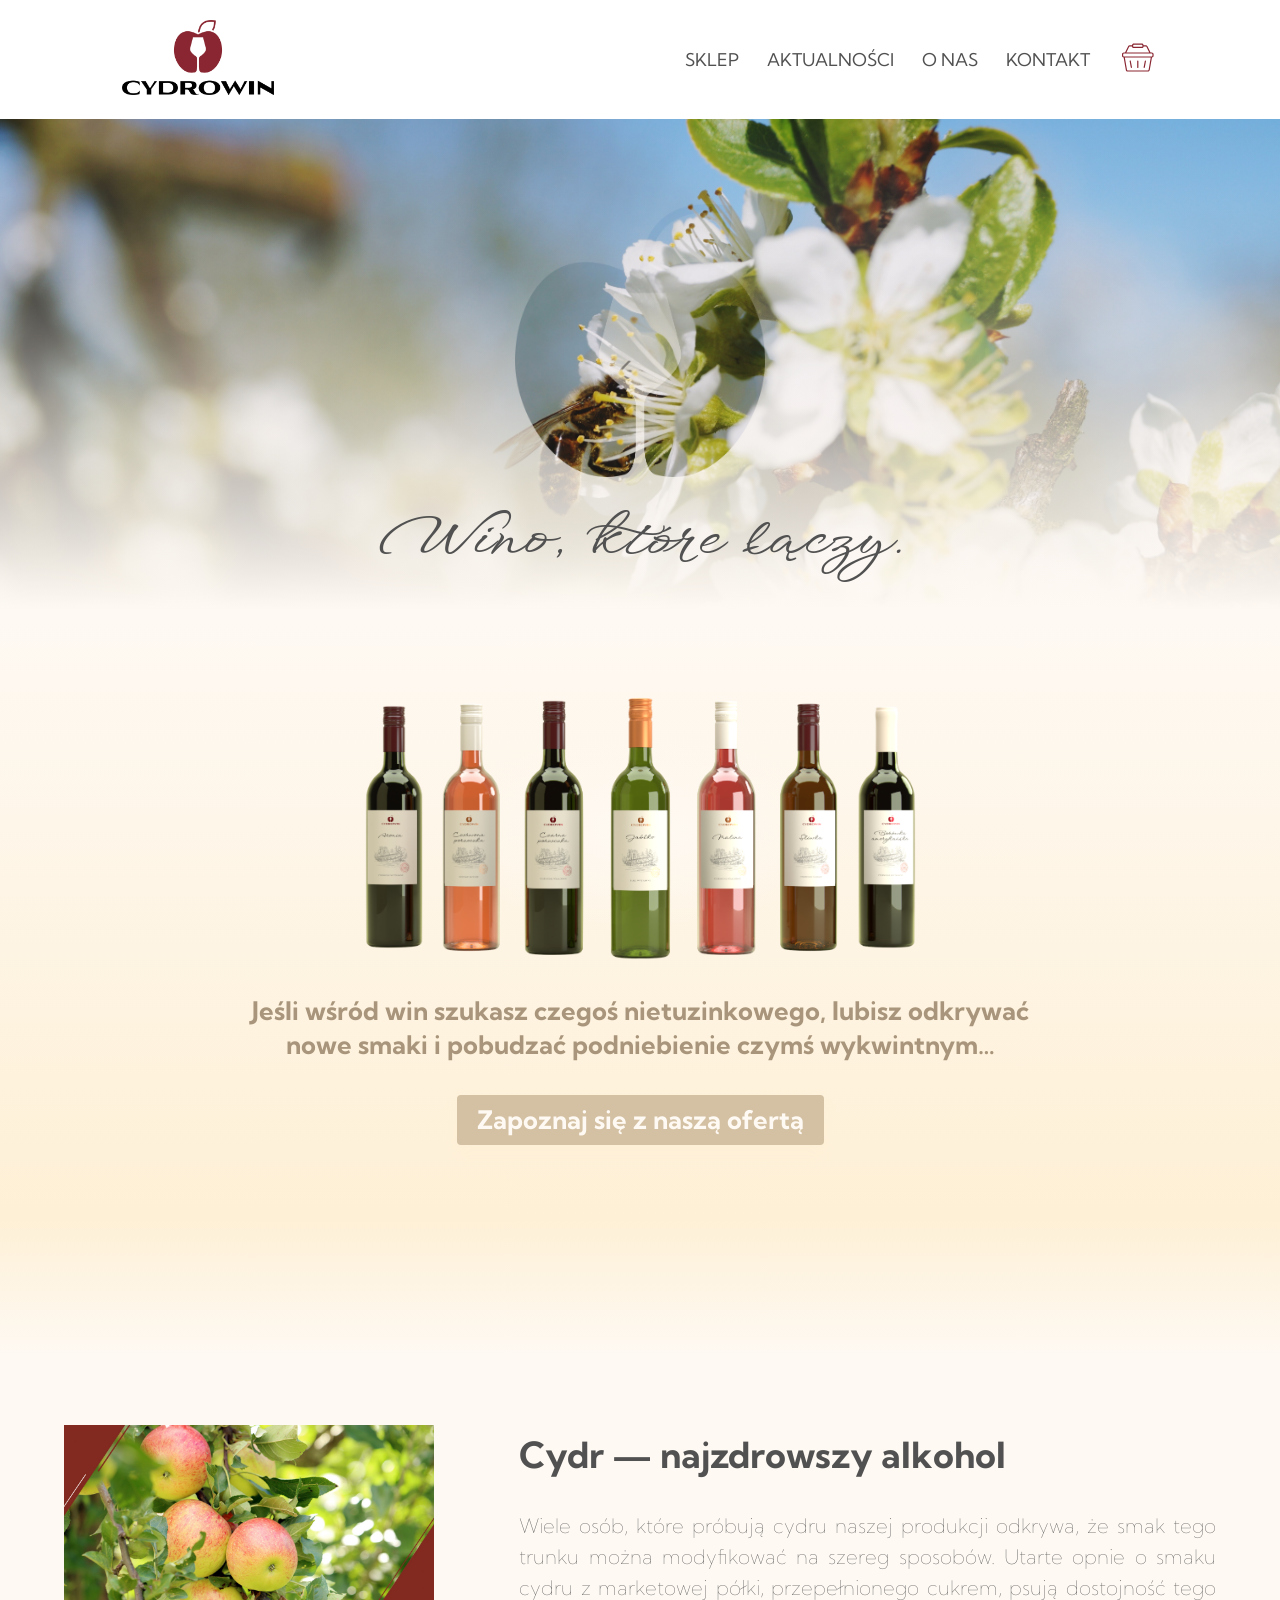
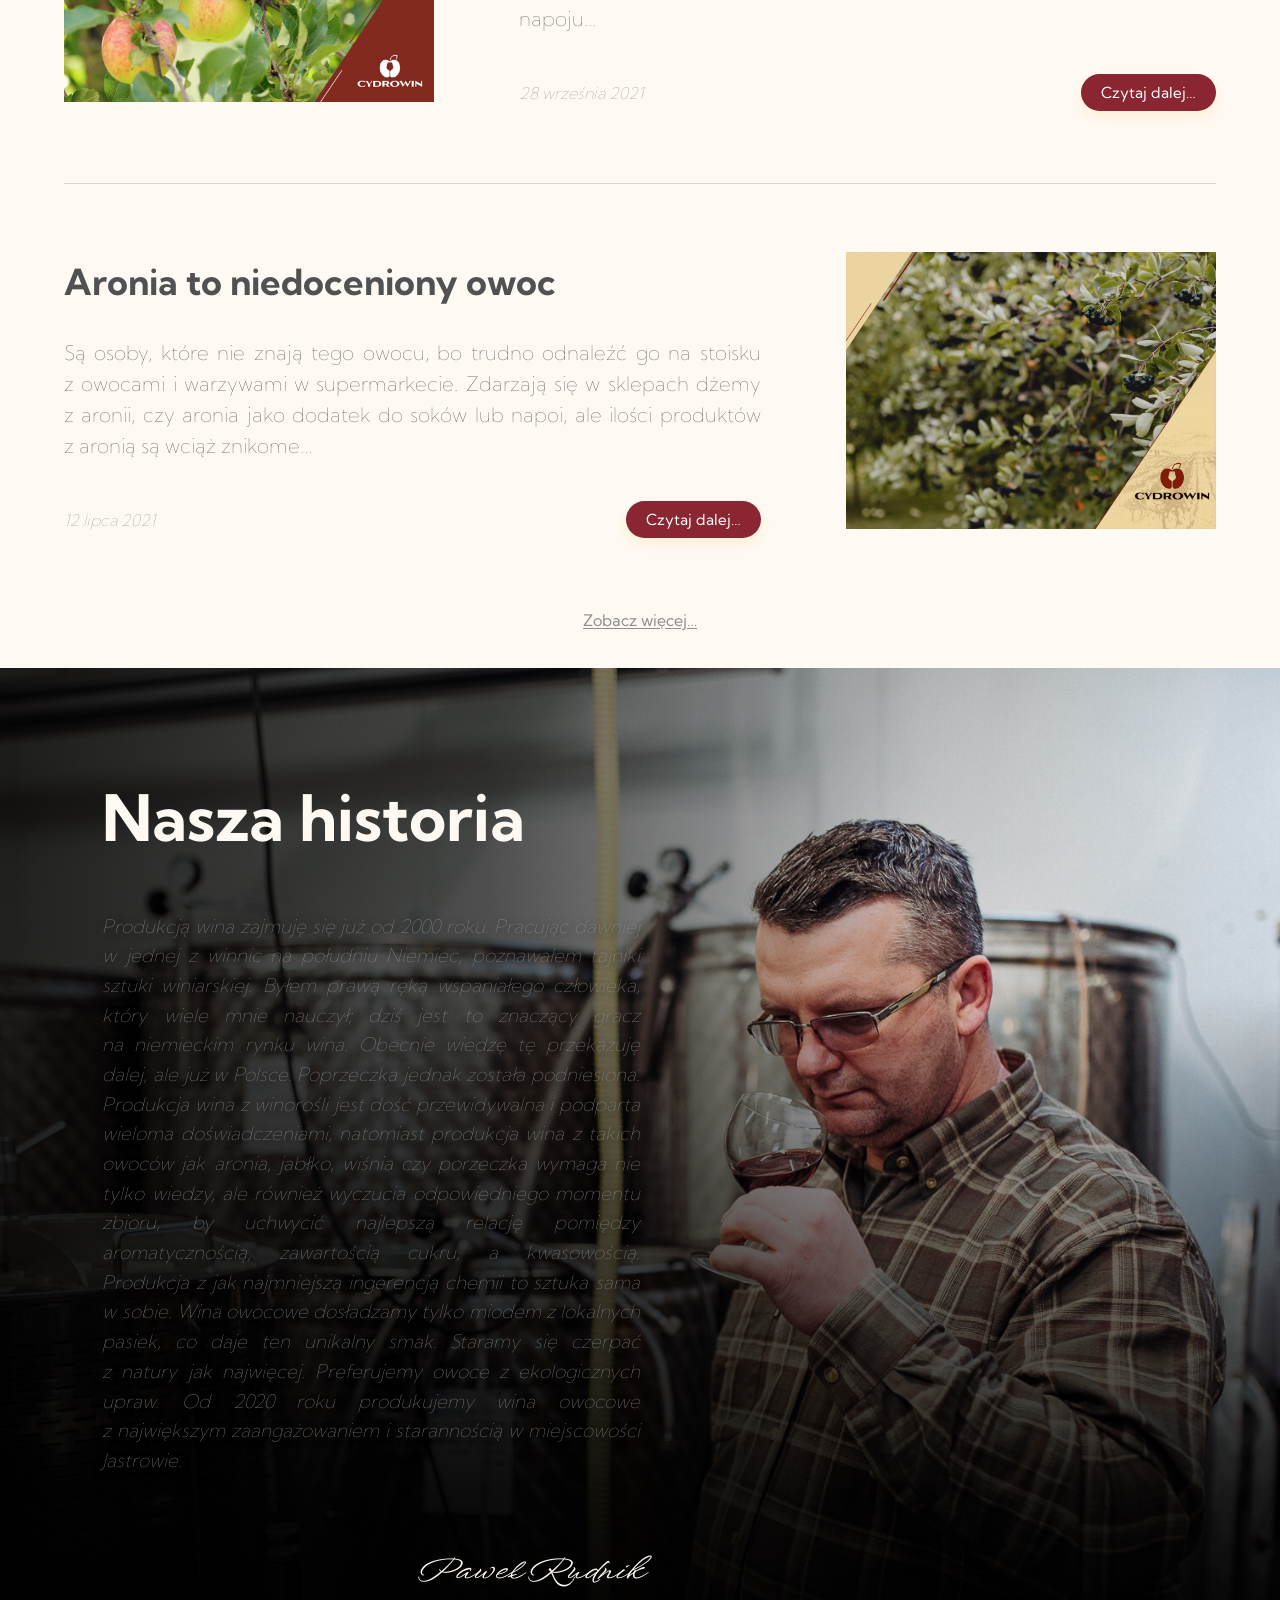
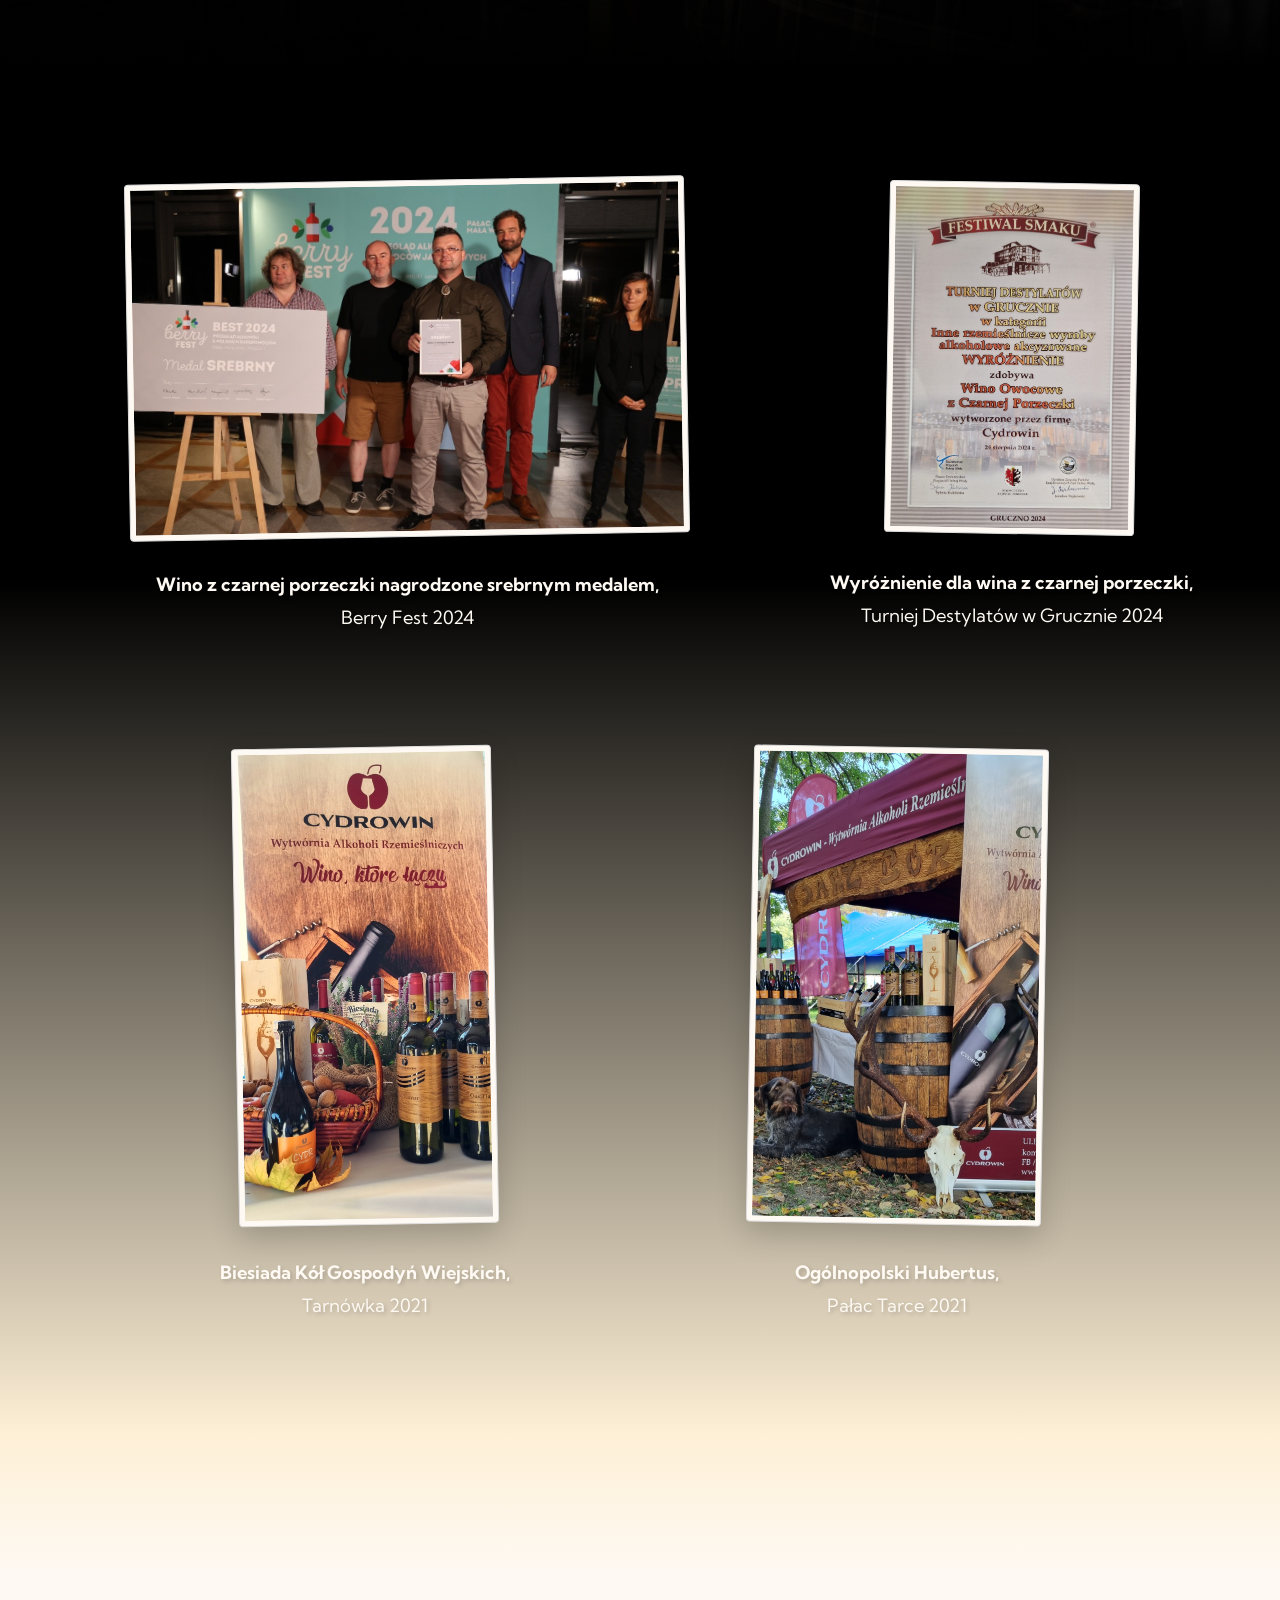
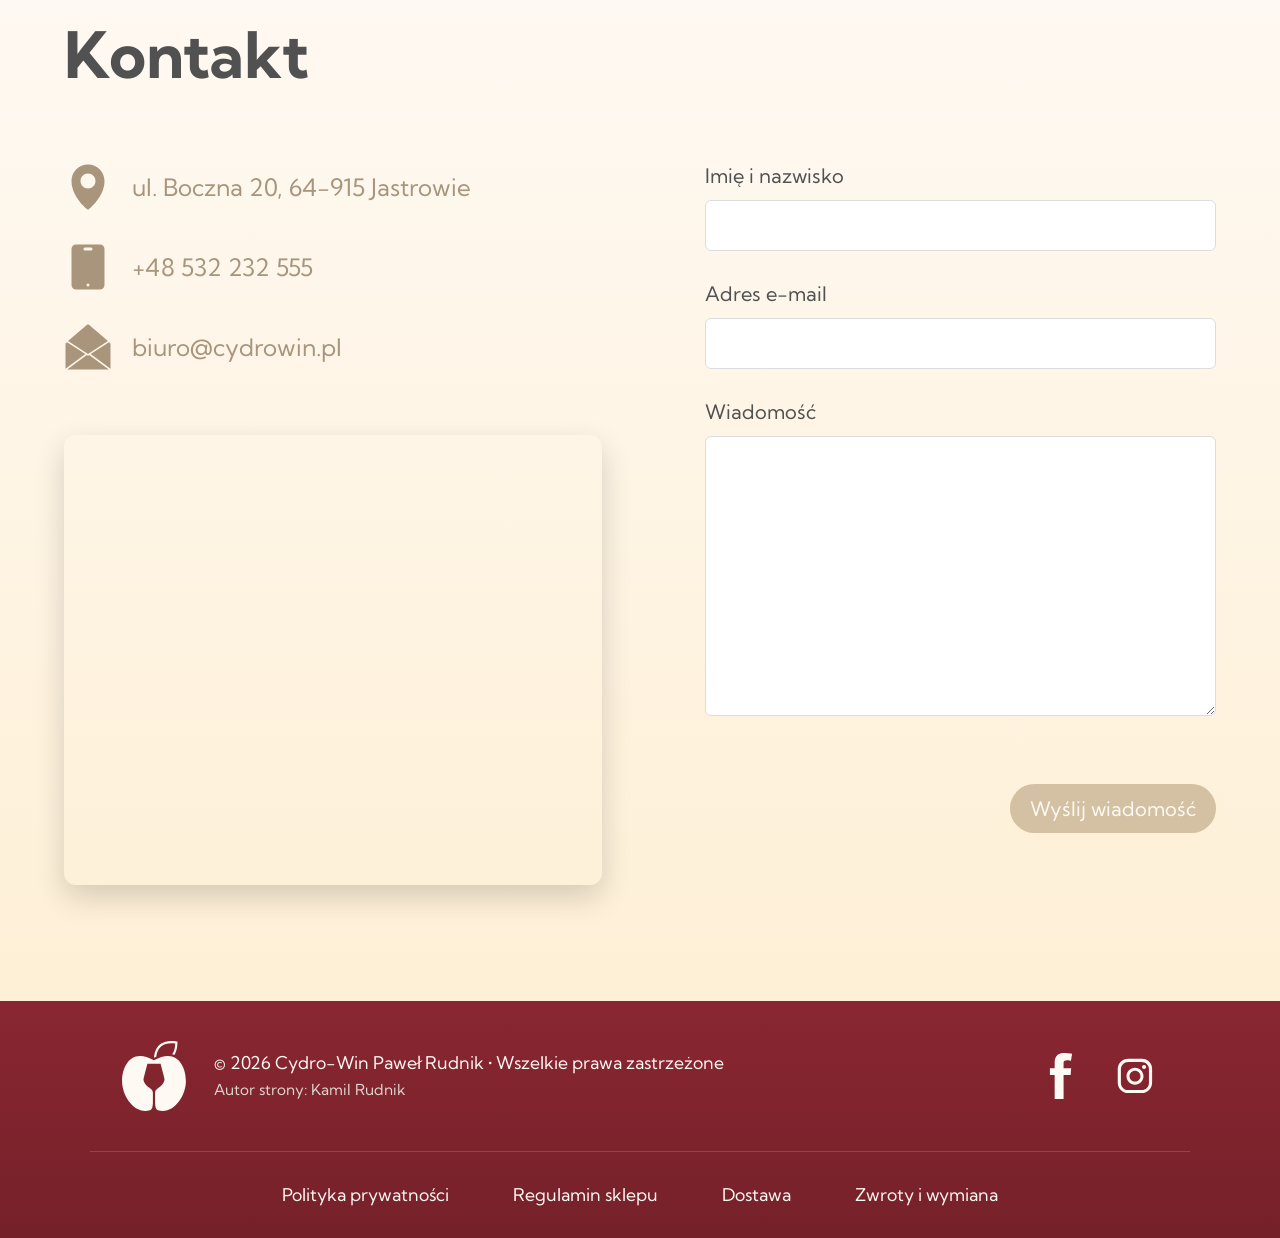
==== commit a1226694: "Poprawa literówki." ====
--- a/index.html
+++ b/index.html
@@ -122,7 +122,7 @@
             <div class="about-content-frame">
                 <div class="about-content">
                     <h1>Nasza historia</h1>
-                    <p class="story">Produkcją wina zajmuje się już od&nbsp;2000 roku. Pracując dawniej w&nbsp;jednej
+                    <p class="story">Produkcją wina zajmuję się już od&nbsp;2000 roku. Pracując dawniej w&nbsp;jednej
                         z&nbsp;winnic na&nbsp;południu Niemiec, poznawałem tajniki sztuki winiarskiej. Byłem prawą
                         ręką wspaniałego człowieka, który wiele mnie nauczył; dziś jest to&nbsp;znaczący gracz
                         na&nbsp;niemieckim rynku wina. Obecnie wiedzę&nbsp;tę przekazuję dalej, ale już
--- a/style.css
+++ b/style.css
@@ -11,7 +11,14 @@
 }
 
 html {
+  scroll-behavior: smooth;
   overflow-x: hidden;
+}
+
+@media (prefers-reduced-motion: reduce) {
+  html {
+    scroll-behavior: auto;
+  }
 }
 
 body {
@@ -257,6 +264,7 @@
   background: var(--accent);
   color: var(--bg);
   transition: background-color 0.3s ease;
+  box-shadow: 0 6px 14px var(--bgDrk);;
 }
 
 .button:hover {
@@ -576,7 +584,7 @@
   font-family: "WindSong", cursive;
   font-weight: 500;
   font-style: italic;
-  font-size: clamp(1.5em, 5vw, 2.8rem);
+  font-size: clamp(1.5em, 5vw, 2rem);
   line-height: 1;
 
   text-align: end;
@@ -605,7 +613,7 @@
     background-image:
       linear-gradient(to right, rgba(0, 0, 0, 0.82) 0%, rgba(0, 0, 0, 0.64) 38%, rgba(0, 0, 0, 0.16) 72%, transparent 100%),
       linear-gradient(to top, black 0%, rgba(0, 0, 0, 0.84) 18%, transparent 68%), 
-      linear-gradient(to left, rgba(0, 0, 0, 0.82) 0%, transparent 100%);
+      linear-gradient(to left, rgba(0, 0, 0, 0.375) 50%, transparent 100%);
   }
 
   .story {
@@ -615,7 +623,7 @@
   }
 
   .signature {
-    margin-right: 5rem;
+    margin-right: 1.6rem;
   }
 }
 
@@ -719,7 +727,7 @@
 .described-photo.reveal-up {
   opacity: 0;
   transform: translateY(60px);
-  transition: opacity 1s ease, transform 1s ease;
+  transition: opacity 1.75s ease, transform 1.75s ease;
 }
 
 .described-photo.reveal-up.visible {
@@ -751,6 +759,58 @@
   max-width: 100%;
 }
 
+@media (min-width: 1151px) and (max-width: 1300px) {
+  .gallery {
+    --gallery-card-gap: clamp(5rem, 9vw, 7rem);
+    --gallery-caption-gap: clamp(1.5rem, 2.5vw, 2rem);
+  }
+
+  .pair-of-photos {
+    column-gap: clamp(2rem, 5vw, 4rem);
+  }
+
+  .pair-of-photos:nth-of-type(1) .described-photo:nth-child(1) {
+    --gallery-photo-fluid-width: 58vw;
+    --gallery-photo-width: 560px;
+  }
+
+  .pair-of-photos:nth-of-type(1) .described-photo:nth-child(2) {
+    --gallery-photo-fluid-width: 30vw;
+    --gallery-photo-width: 250px;
+    translate: -1rem 0;
+  }
+
+  .pair-of-photos:nth-of-type(2) .described-photo:nth-child(1) {
+    --gallery-photo-width: 260px;
+  }
+
+  .pair-of-photos:nth-of-type(2) .described-photo:nth-child(2) {
+    --gallery-photo-width: 295px;
+  }
+
+  .description {
+    max-width: min(36rem, calc(100vw - var(--gallery-inline-padding) - var(--gallery-inline-padding)));
+    font-size: clamp(0.95rem, 1.45vw, 1.15rem);
+  }
+}
+
+@media (max-width: 1150px) {
+  .pair-of-photos {
+    flex-direction: column;
+    align-items: center;
+    justify-content: flex-start;
+    column-gap: 0;
+  }
+
+  .pair-of-photos .described-photo {
+    transition-delay: 0.25s !important;
+  }
+
+  .pair-of-photos:nth-of-type(1) .described-photo:nth-child(2) {
+    translate: none;
+  }
+}
+
 .contact {
   background-image: linear-gradient(to bottom, var(--bg), var(--bgDrk));
   overflow: hidden;
@@ -775,7 +835,7 @@
   font-size: clamp(2.5rem, 5vw, 4rem);
   line-height: 1;
   color: var(--text);
-  margin: 0 0 clamp(2.5rem, 6vw, 4.6875rem);
+  margin: 0 0 clamp(2.5rem, 6vw, 6rem);
   overflow-wrap: break-word;
 }
 
@@ -873,6 +933,7 @@
   background: var(--accent);
   color: var(--bg);
   transition: background-color 0.3s ease;
+  box-shadow: 0 6px 14px var(--bgDrk);
 
   display: block;
   margin-inline: auto 0;
@@ -905,7 +966,7 @@
   }
 
   .contact h1 {
-    margin-bottom: 2rem;
+    margin-bottom: 4rem;
   }
 
   .information {
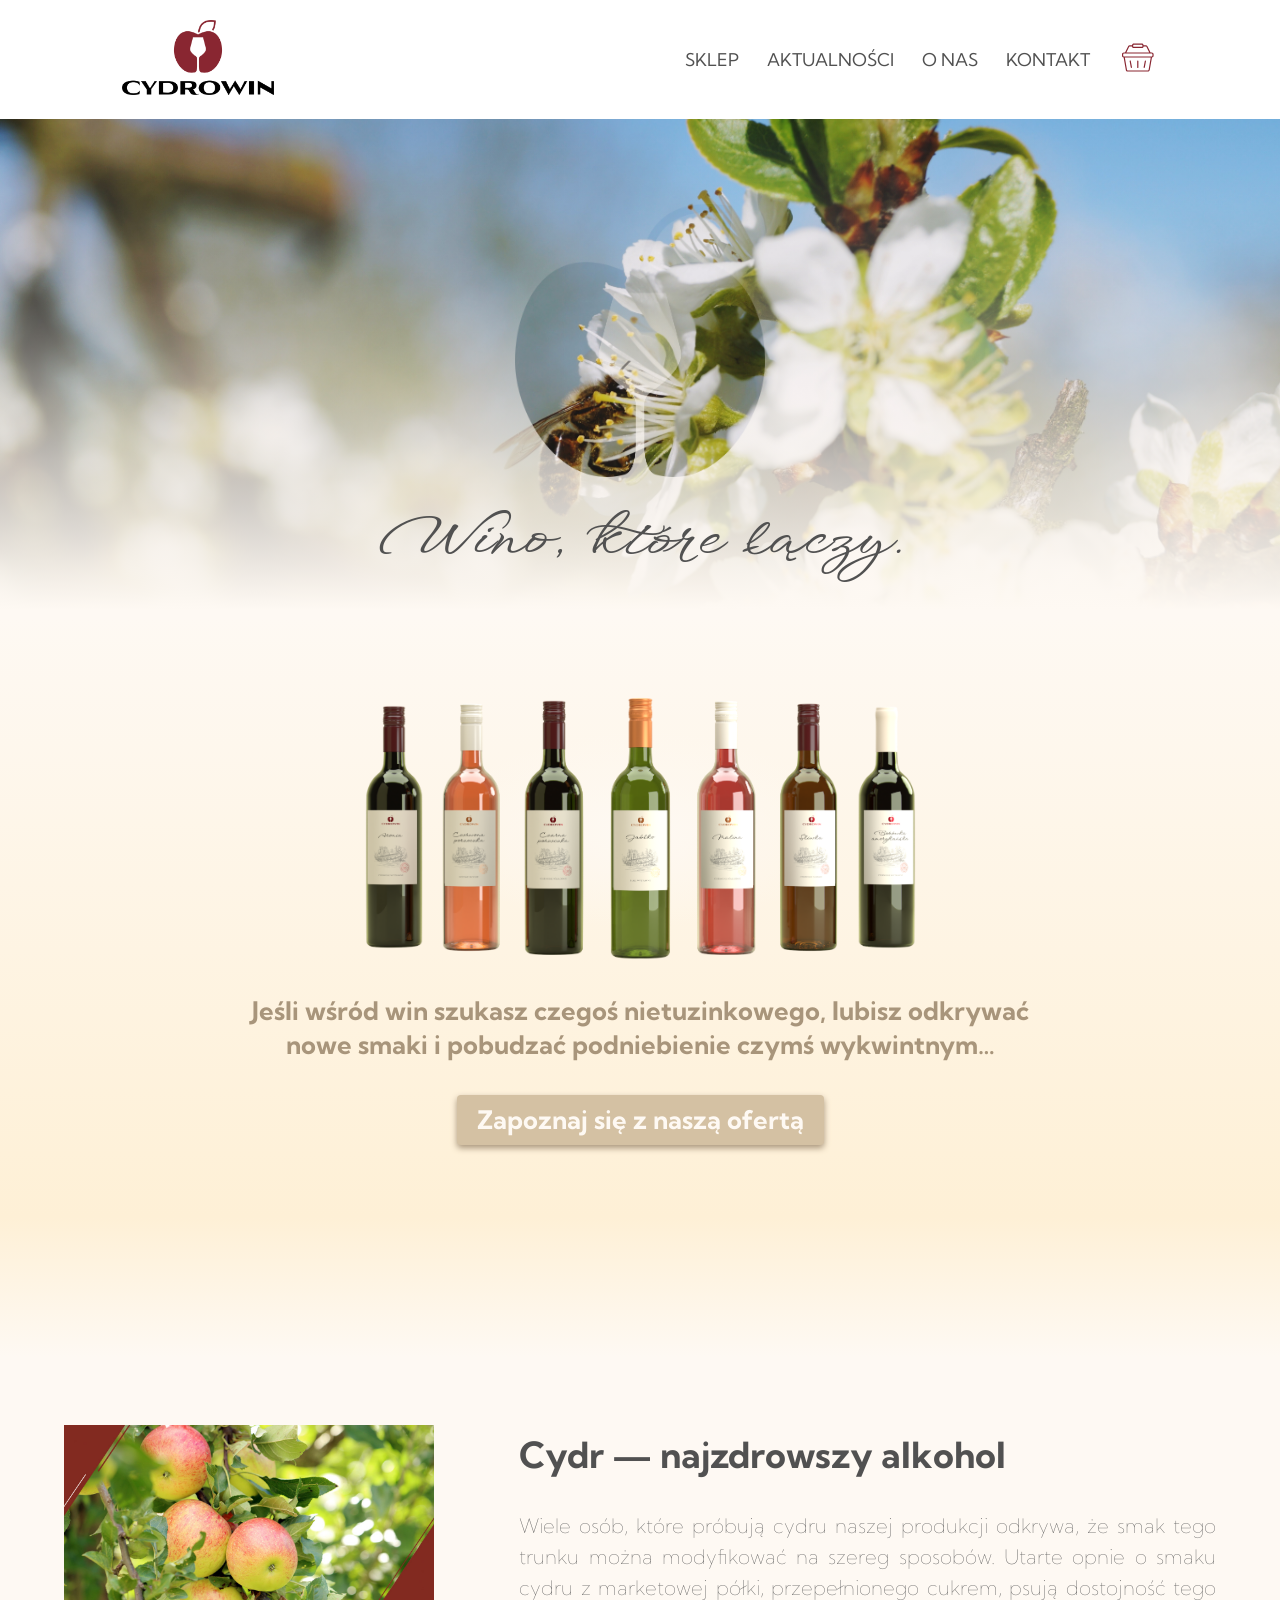
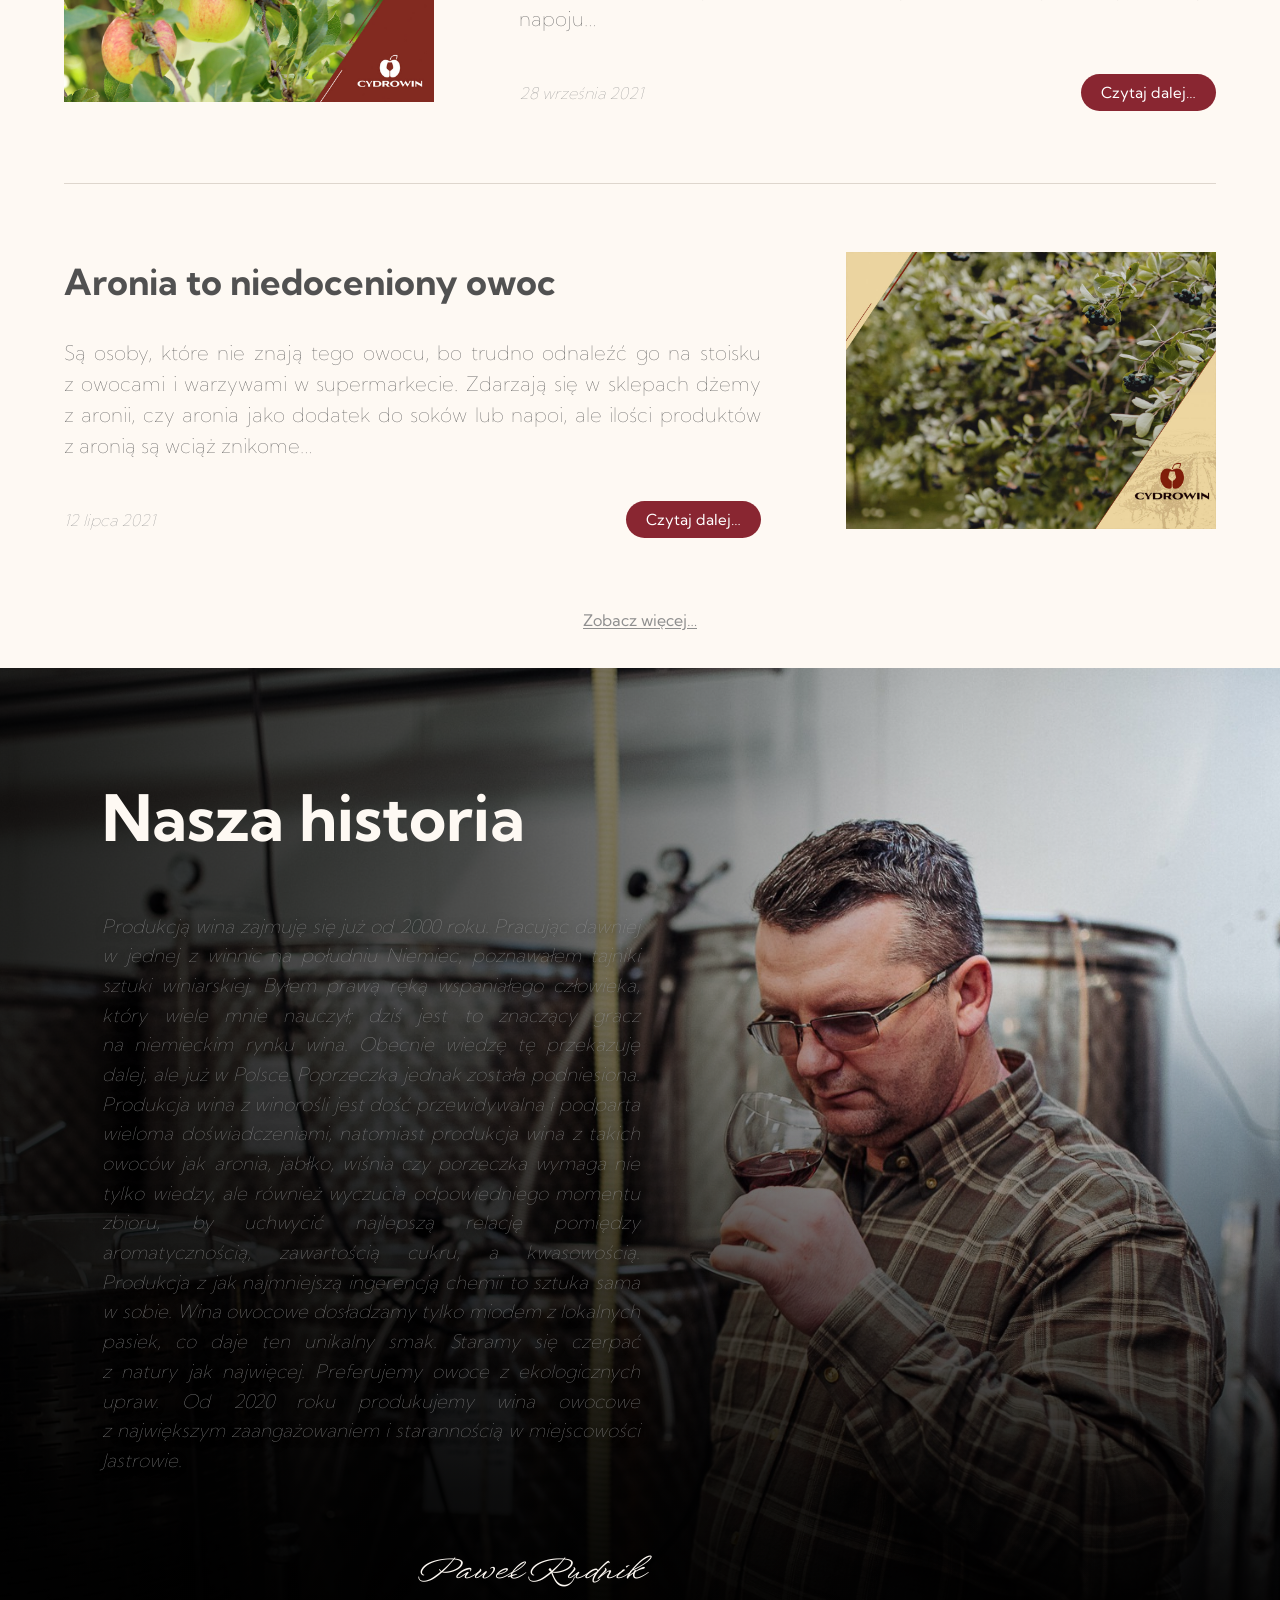
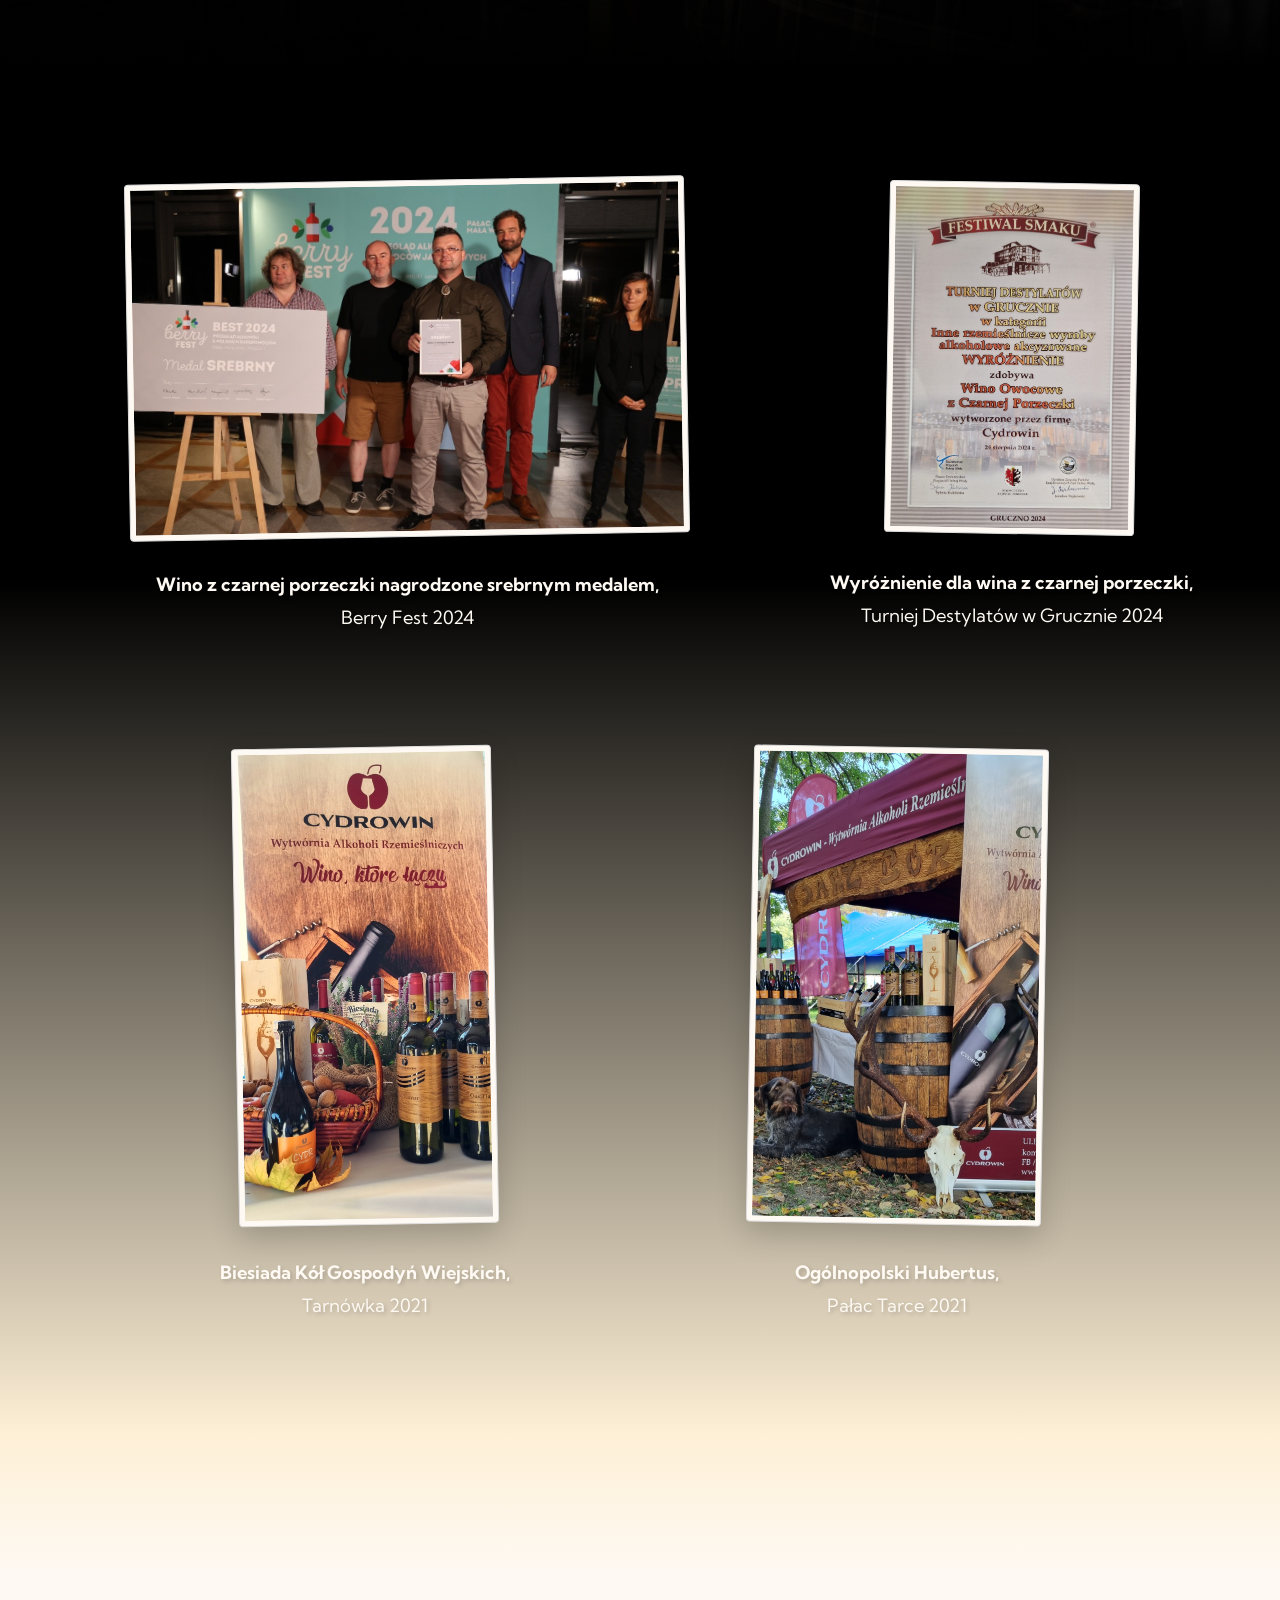
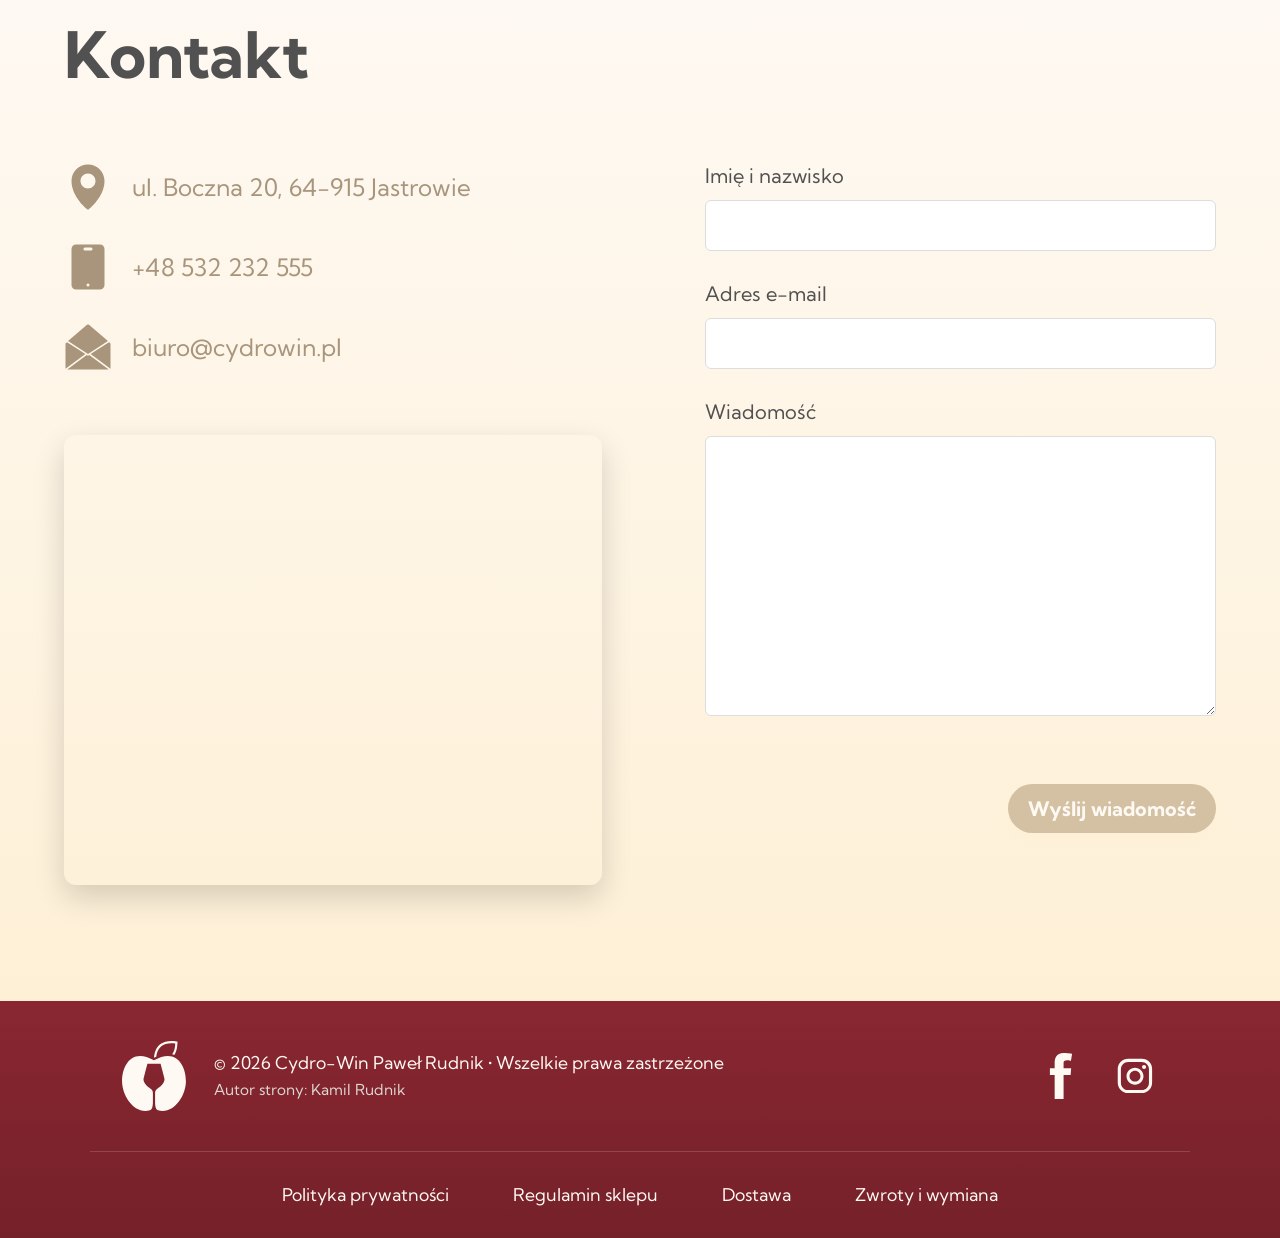
==== commit 3f195c1b: "Dodanie cienia do .start .button." ====
--- a/index.html
+++ b/index.html
@@ -239,7 +239,7 @@
                                 <p>Wiadomość</p>
                                 <textarea name="message" rows="8"></textarea>
                             </label>
-                            <button type="submit">Wyślij wiadomość</button>
+                            <button type="submit"><strong>Wyślij wiadomość</strong></button>
                         </form>
                     </div>
                 </div>
--- a/style.css
+++ b/style.css
@@ -264,7 +264,6 @@
   background: var(--accent);
   color: var(--bg);
   transition: background-color 0.3s ease;
-  box-shadow: 0 6px 14px var(--bgDrk);;
 }
 
 .button:hover {
@@ -280,6 +279,7 @@
   font-size: 1.6rem;
   line-height: 1.2;
   white-space: nowrap;
+  box-shadow: 0 3px 6px var(--accentDrk);
 }
 
 .start .button strong {
@@ -612,7 +612,7 @@
   .about .gradient {
     background-image:
       linear-gradient(to right, rgba(0, 0, 0, 0.82) 0%, rgba(0, 0, 0, 0.64) 38%, rgba(0, 0, 0, 0.16) 72%, transparent 100%),
-      linear-gradient(to top, black 0%, rgba(0, 0, 0, 0.84) 18%, transparent 68%), 
+      linear-gradient(to top, black 0%, rgba(0, 0, 0, 0.84) 18%, transparent 68%),
       linear-gradient(to left, rgba(0, 0, 0, 0.375) 50%, transparent 100%);
   }
 
@@ -1302,4 +1302,4 @@
   font-size: 1.75rem;
   font-weight: 500;
   margin-top: 2rem;
-}
+}
